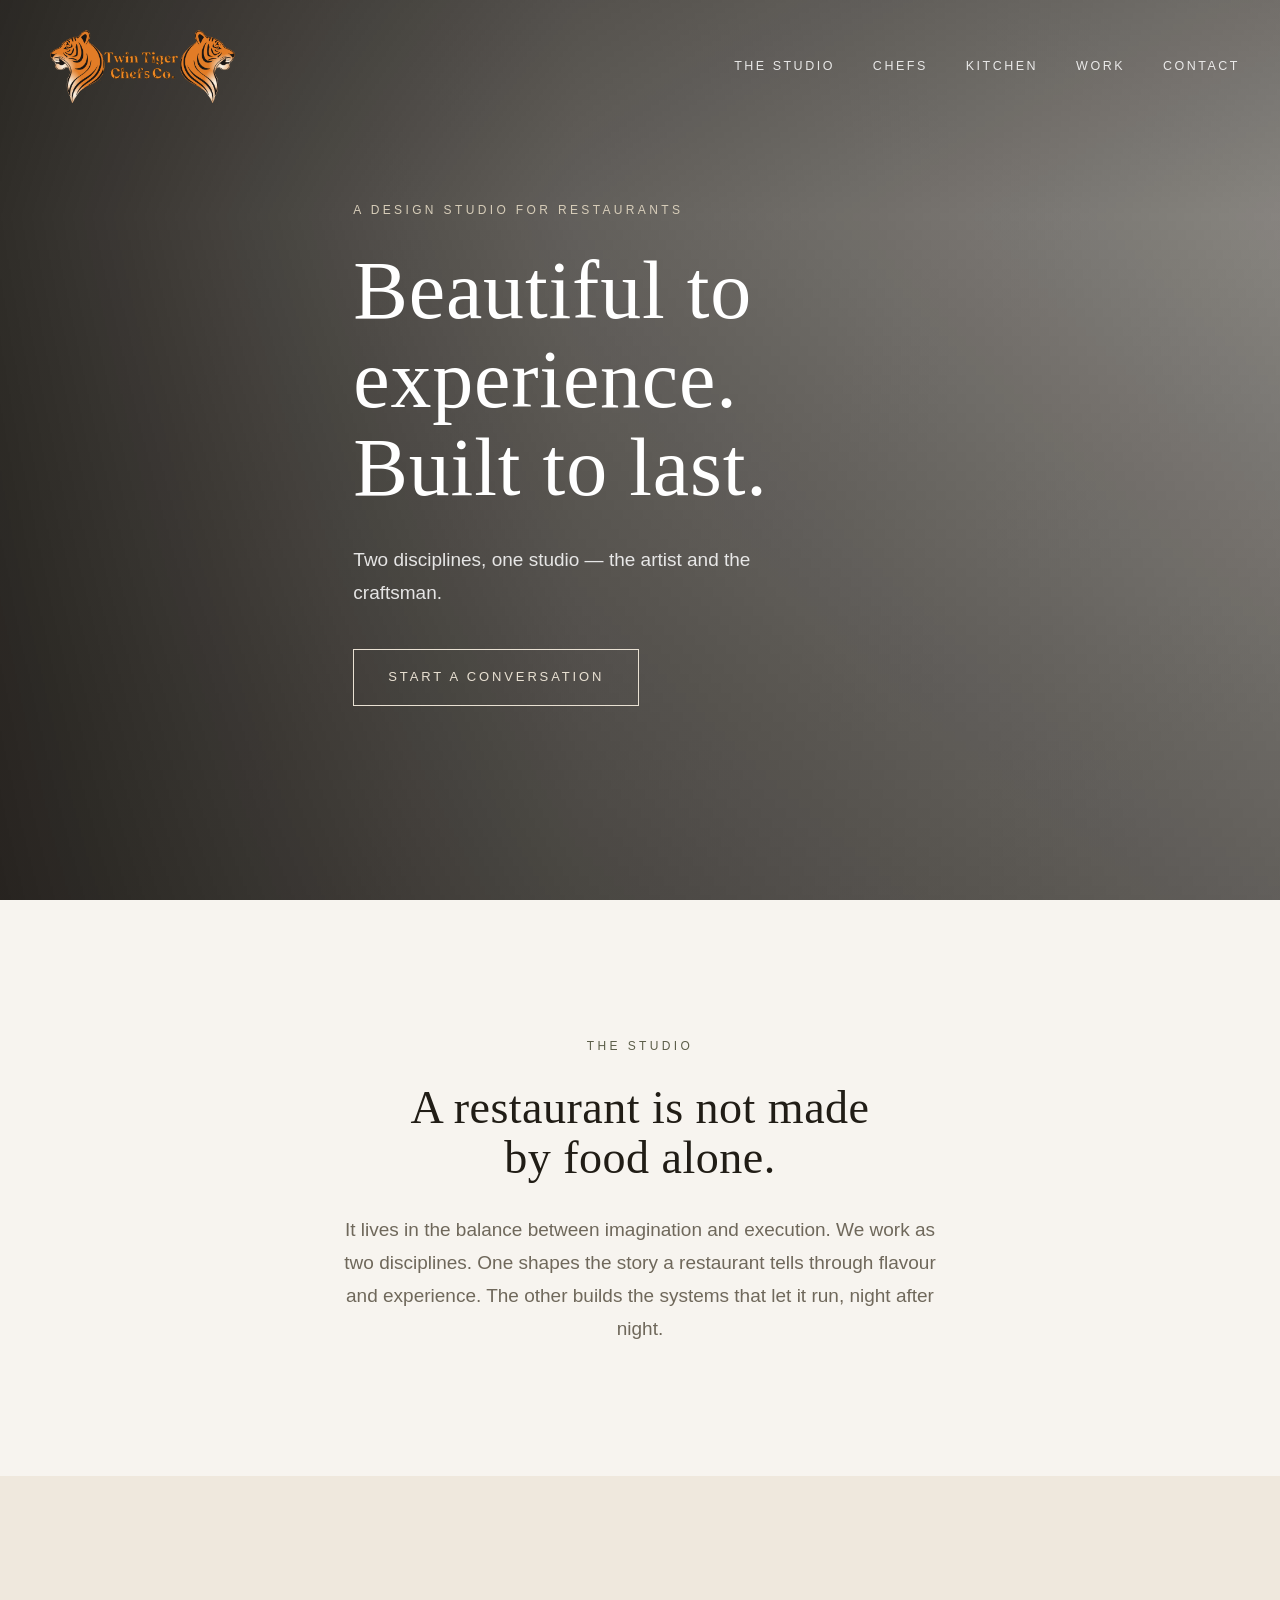
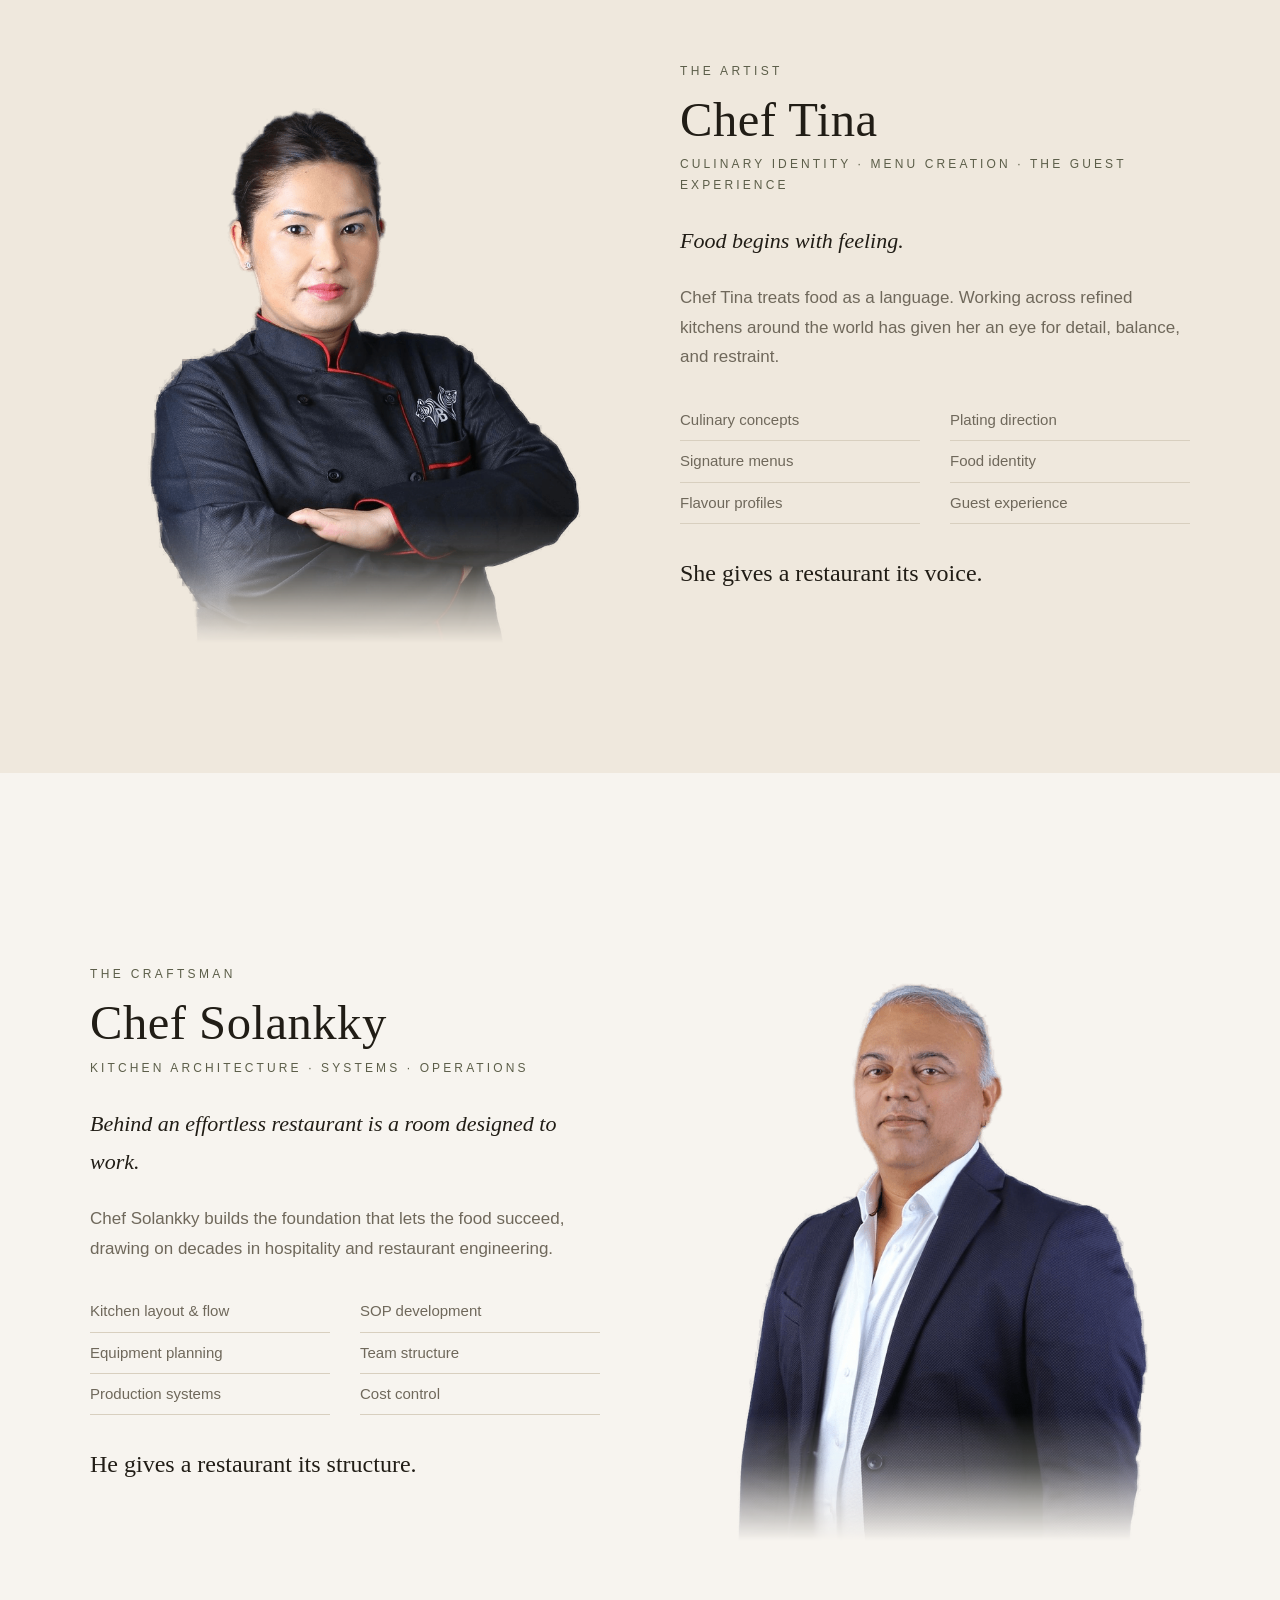
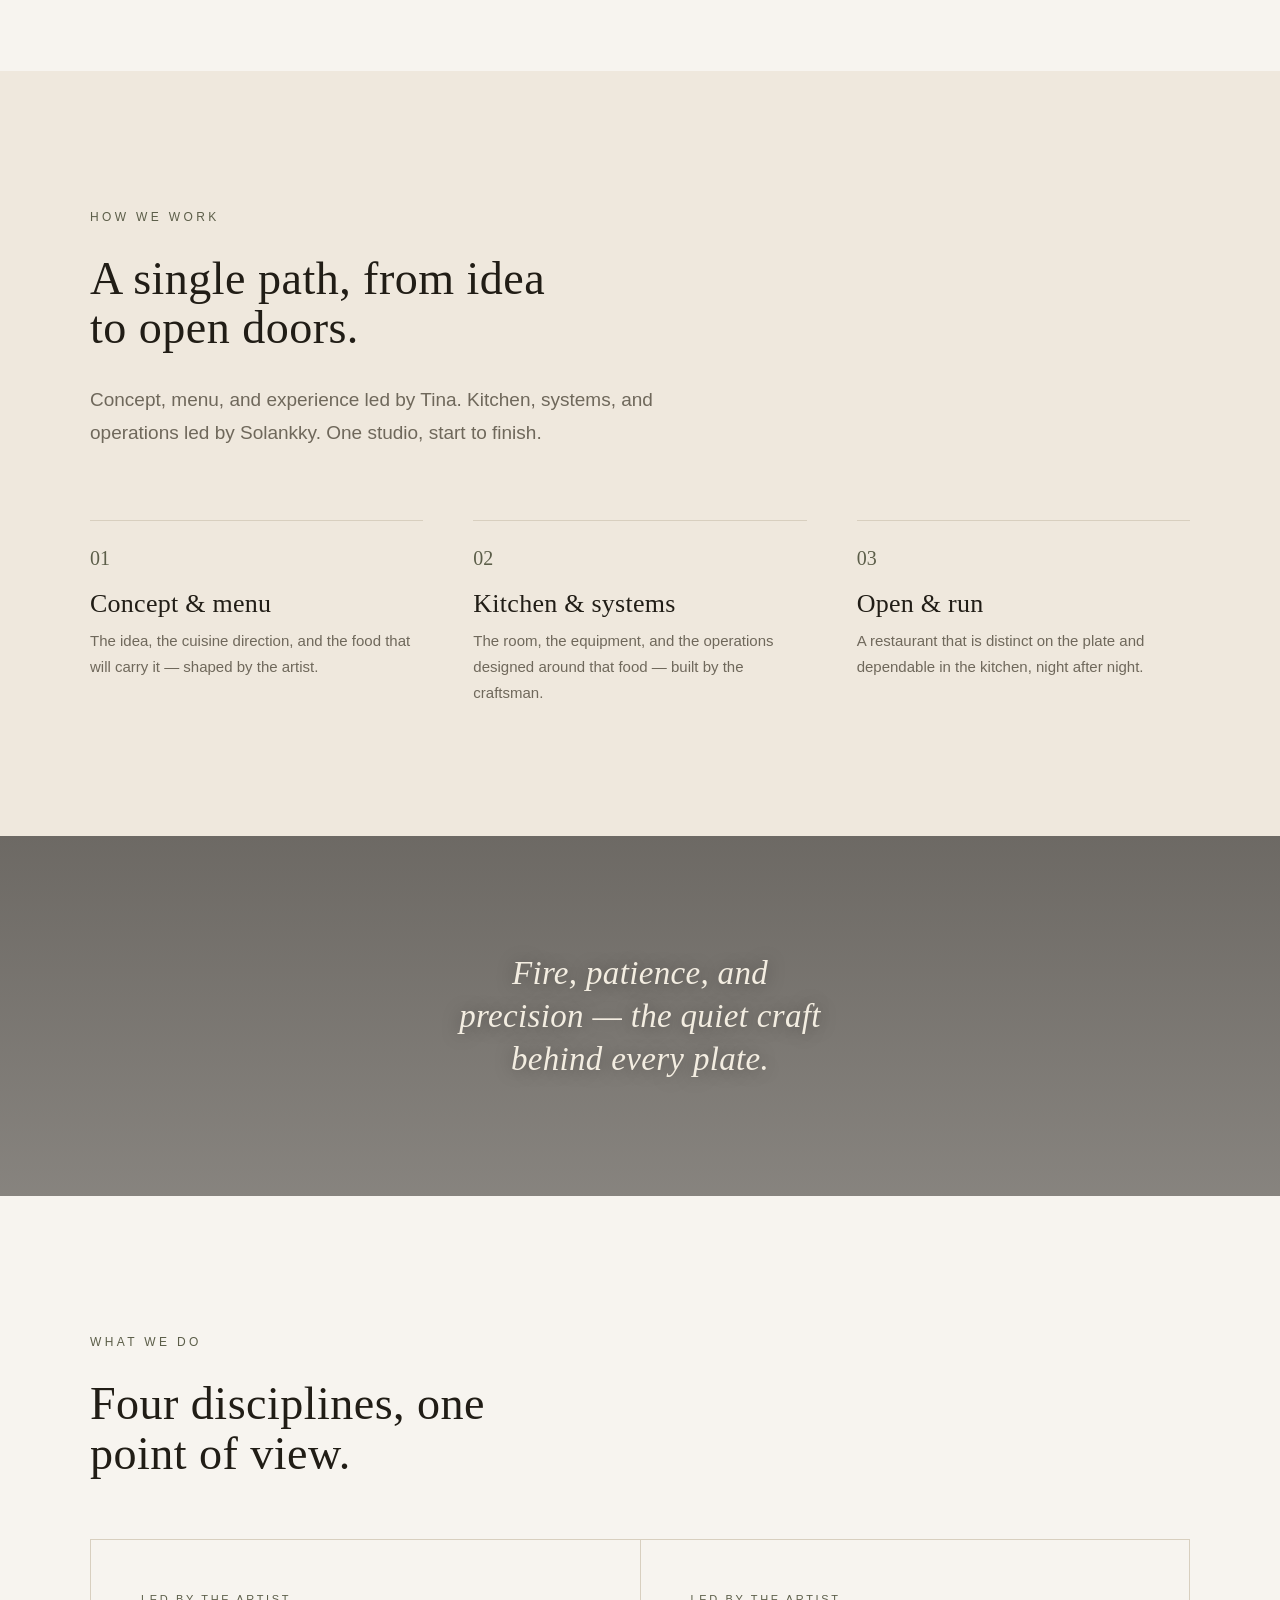
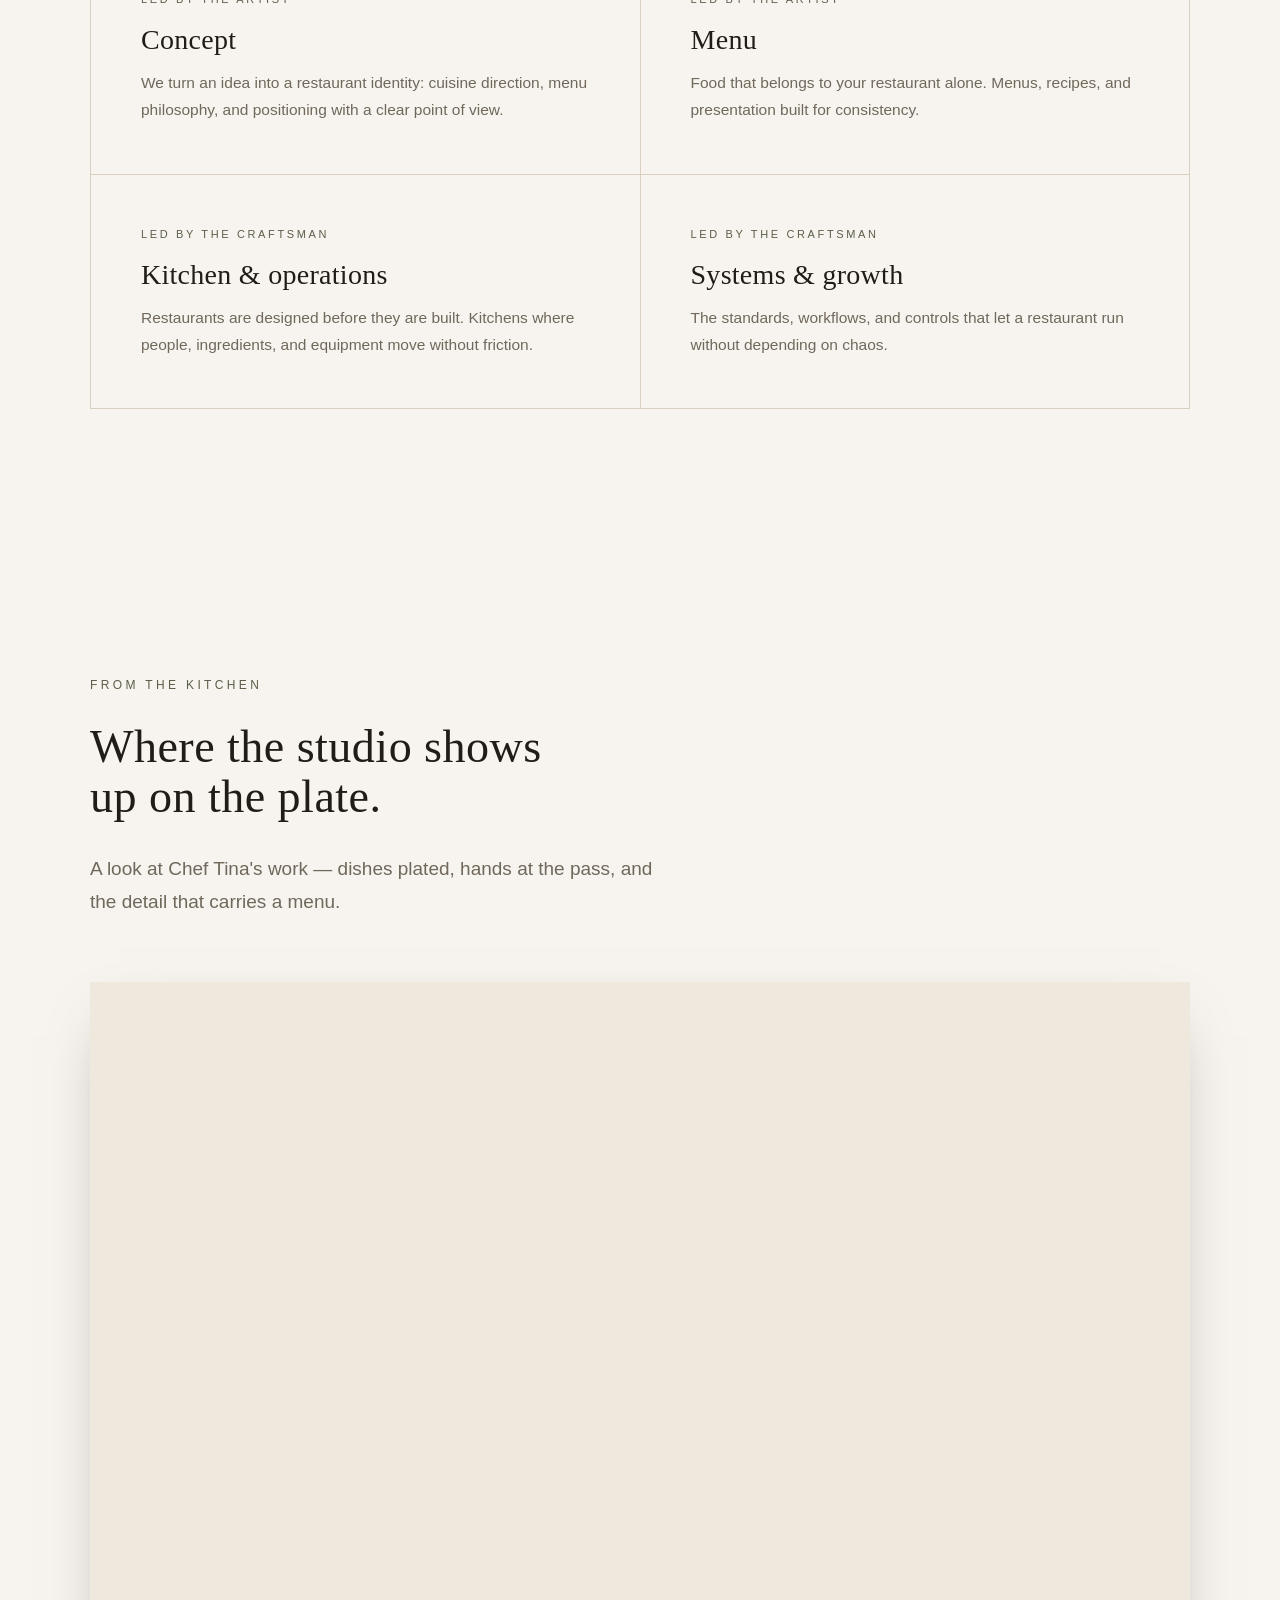
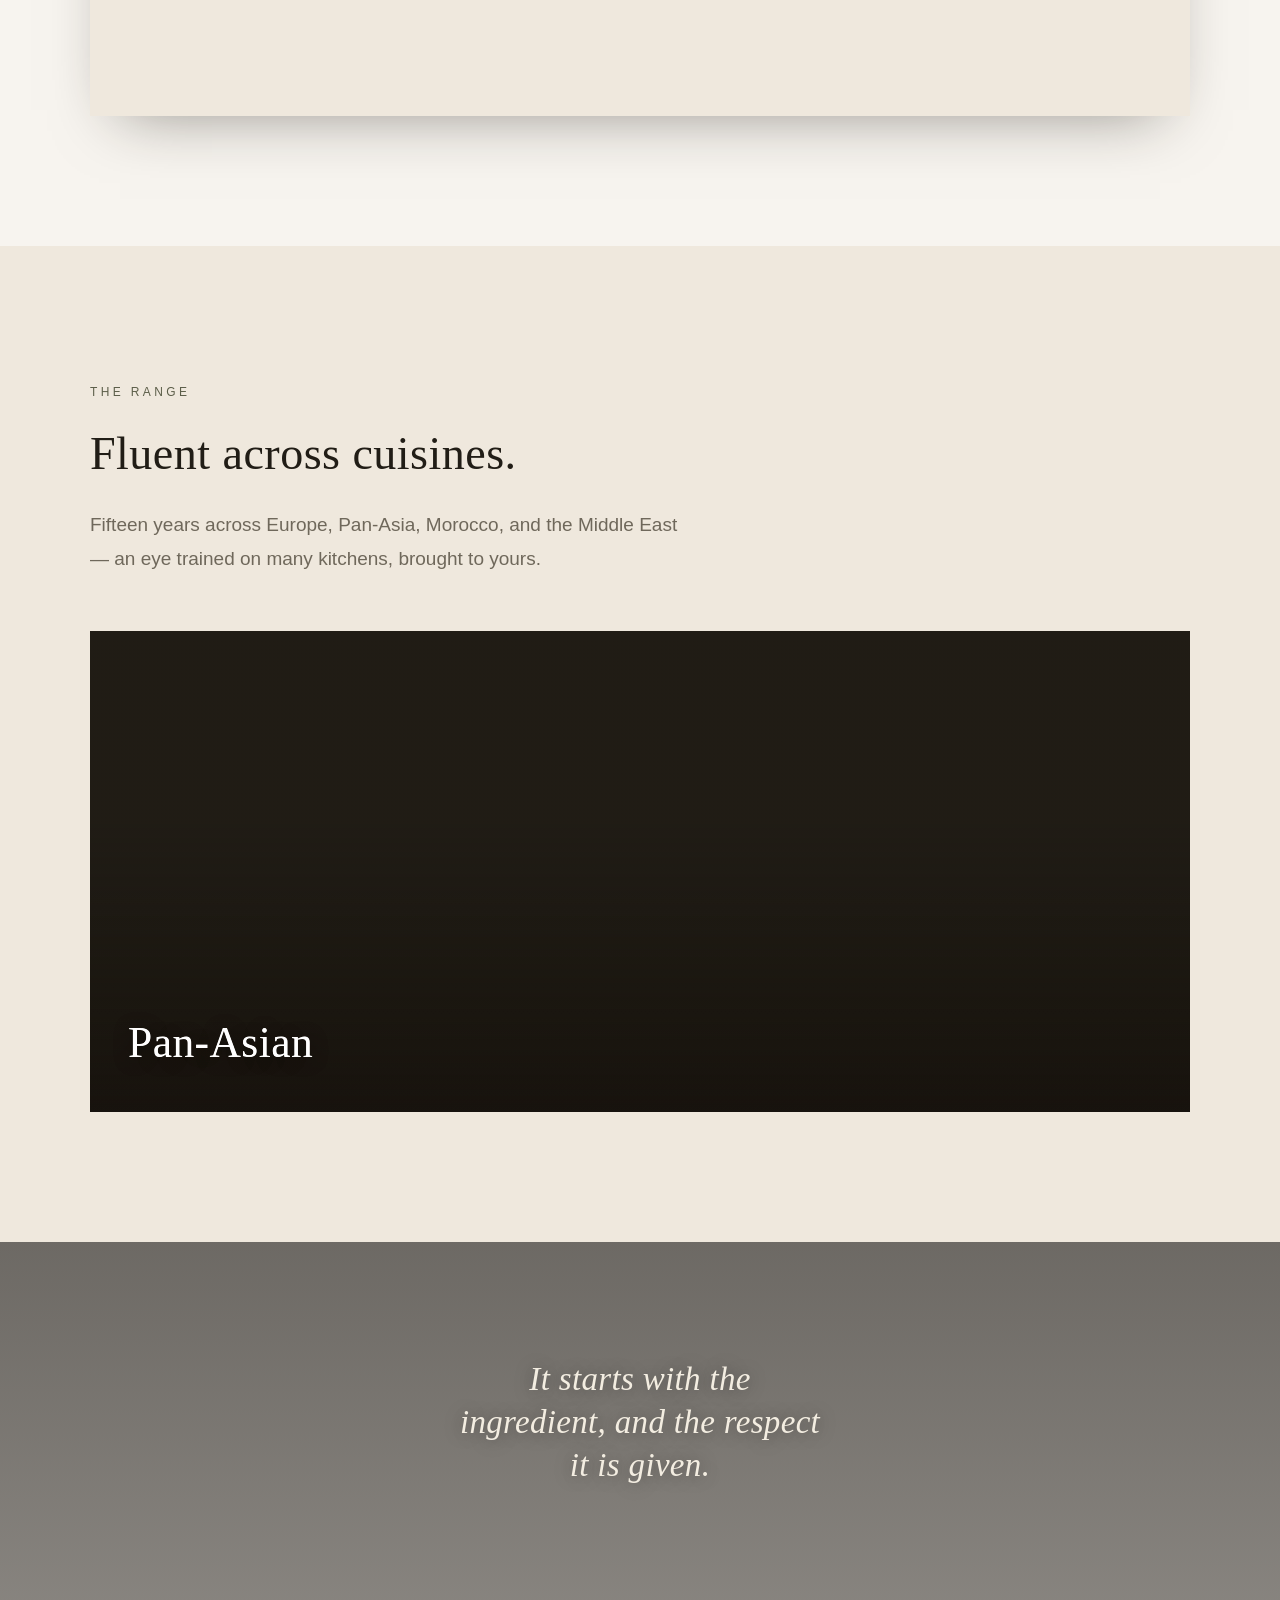
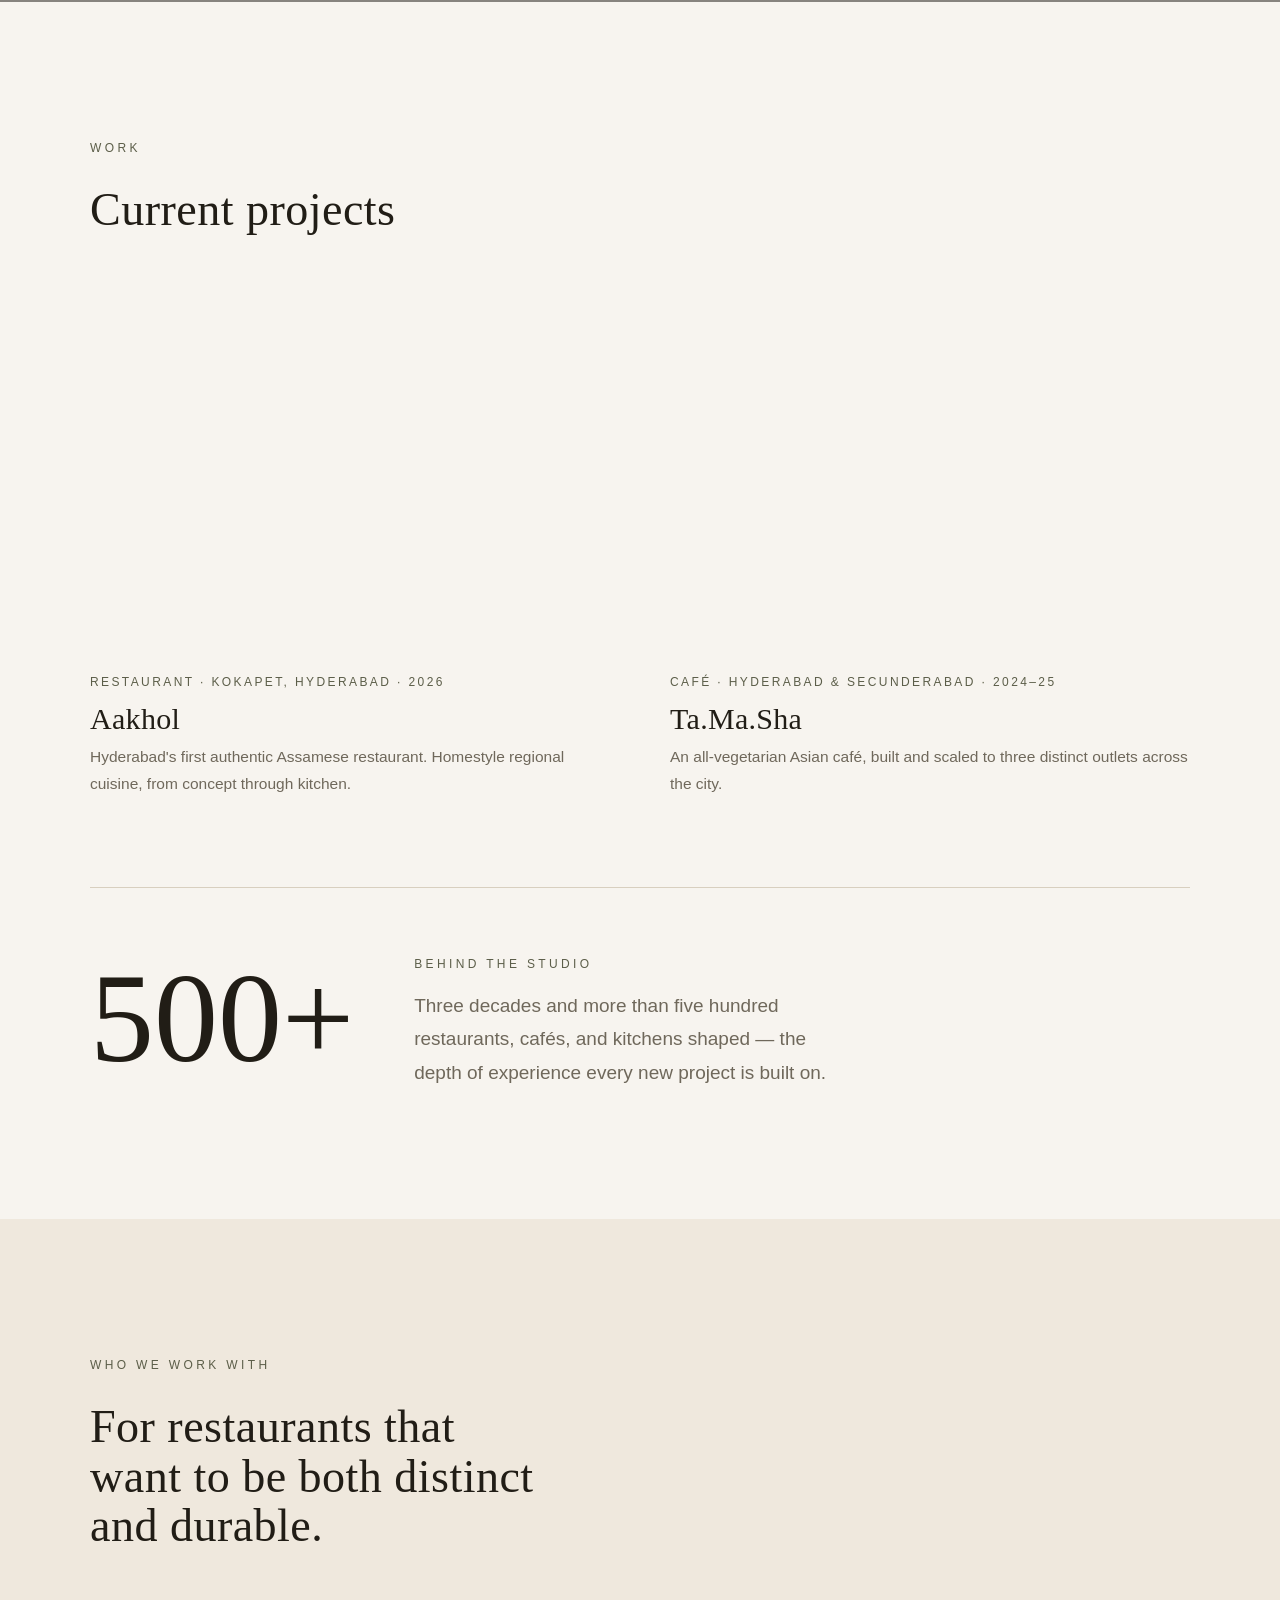
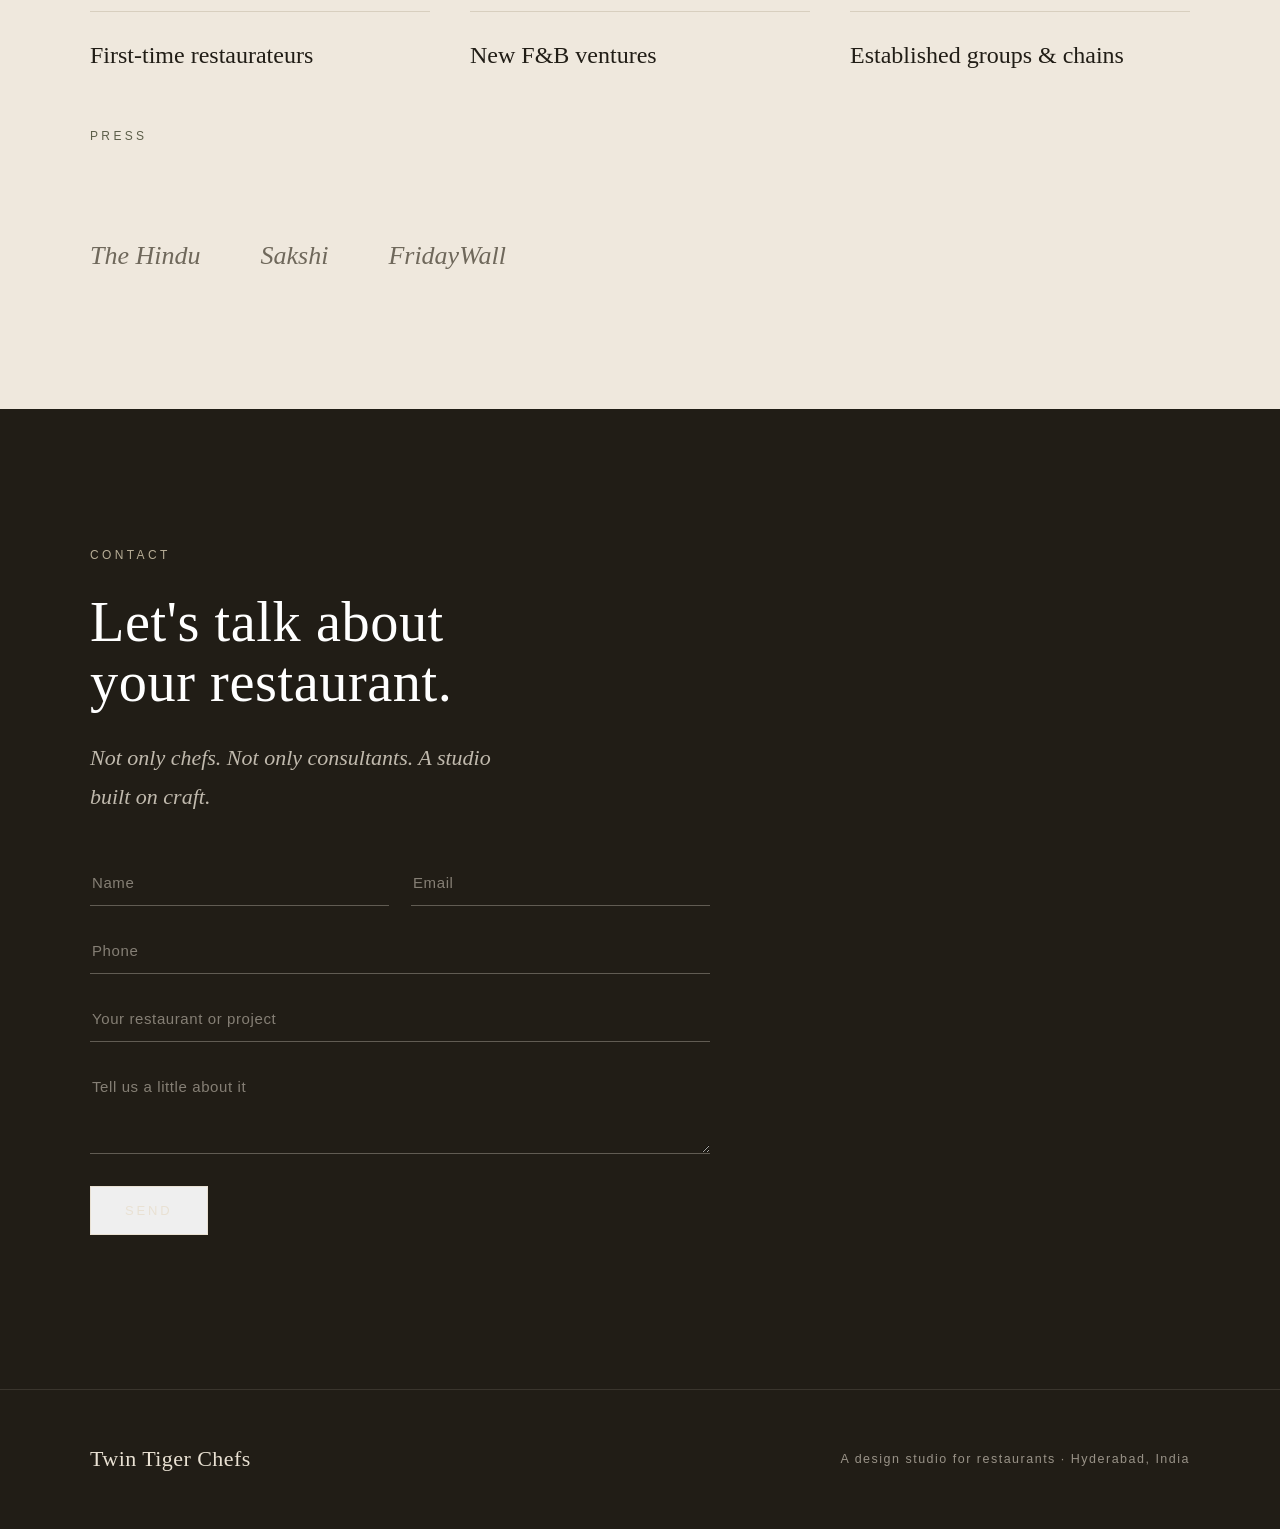
==== index.html @ 9ae6396b "Update index.html" ====
<!DOCTYPE html>
<html lang="en" class="no-js">
<head>
<meta charset="utf-8">
<meta name="viewport" content="width=device-width, initial-scale=1">
<title>Twin Tiger Chefs — A design studio for restaurants</title>
<meta name="description" content="Twin Tiger Chefs — a design studio for restaurants. Two disciplines, one studio: the artist and the craftsman.">
<link rel="icon" type="image/png" href="assets/favicon.png">
<link rel="apple-touch-icon" href="assets/favicon.png">
<!-- Open Graph / Twitter card -->
<meta property="og:type" content="website">
<meta property="og:site_name" content="Twin Tiger Chefs">
<meta property="og:title" content="Twin Tiger Chefs — A design studio for restaurants">
<meta property="og:description" content="Two disciplines, one studio — the artist and the craftsman. A design studio for restaurants.">
<meta property="og:url" content="https://sgodithi.github.io/twintigerchef/">
<meta property="og:image" content="https://sgodithi.github.io/twintigerchef/assets/social-card.jpg">
<meta property="og:image:width" content="1200">
<meta property="og:image:height" content="630">
<meta name="twitter:card" content="summary_large_image">
<meta name="twitter:title" content="Twin Tiger Chefs — A design studio for restaurants">
<meta name="twitter:description" content="Two disciplines, one studio — the artist and the craftsman. A design studio for restaurants.">
<meta name="twitter:image" content="https://sgodithi.github.io/twintigerchef/assets/social-card.jpg">
<link rel="stylesheet" href="fonts.css">
<link rel="stylesheet" href="styles.css">
<script>document.documentElement.className='';if(location.search.indexOf('reveal')>-1)document.documentElement.classList.add('reveal-all');</script>
</head>
<body>

<!-- ===== NAV ===== -->
<header class="nav" id="nav">
  <a href="#top" class="brand" aria-label="Twin Tiger Chefs"><img src="assets/logo.png" alt="Twin Tiger Chefs" class="brand-logo"></a>
  <nav class="navlinks">
    <a href="#studio">The Studio</a>
    <div class="navdrop">
      <a href="#tina" class="navdrop-top">Chefs</a>
      <div class="navdrop-menu">
        <a href="#tina">Chef Tina</a>
        <a href="#solanky">Chef Solankky</a>
      </div>
    </div>
    <a href="#gallery">Kitchen</a>
    <a href="#work">Work</a>
    <a href="#contact">Contact</a>
  </nav>
</header>

<!-- ===== HERO (carousel) ===== -->
<section class="hero" id="top" style="padding:0">
  <div class="slides" id="heroSlides">
    <div class="slide on" style="background-image:url('assets/hero/h1.jpg')"></div>
    <div class="slide" style="background-image:url('assets/hero/h2.jpg')"></div>
    <div class="slide" style="background-image:url('assets/hero/h3.jpg')"></div>
    <div class="slide" style="background-image:url('assets/hero/h4.jpg')"></div>
  </div>
  <div class="veil"></div>
  <div class="wrap">
    <span class="eyebrow">A design studio for restaurants</span>
    <h1>Beautiful to experience. Built to last.</h1>
    <p class="lede">Two disciplines, one studio — the artist and the craftsman.</p>
    <a href="#contact" class="cta light">Start a conversation</a>
  </div>
</section>

<!-- ===== THE STUDIO ===== -->
<section id="studio">
  <div class="wrap lead center reveal">
    <div class="lead-inner">
      <span class="eyebrow">The Studio</span>
      <h2 style="margin-left:auto;margin-right:auto">A restaurant is not made by food alone.</h2>
      <p>It lives in the balance between imagination and execution. We work as two disciplines. One shapes the story a restaurant tells through flavour and experience. The other builds the systems that let it run, night after night.</p>
    </div>
  </div>
</section>

<!-- ===== THE ARTIST ===== -->
<section id="tina" style="background:var(--sand)">
  <div class="wrap split reveal">
    <div class="media"><div class="ph photo" style="background-image:url('assets/tina.png');background-position:center bottom"></div></div>
    <div class="txt">
      <span class="eyebrow" style="margin-bottom:12px">The Artist</span>
      <h2>Chef Tina</h2>
      <div class="role">Culinary identity · Menu creation · The guest experience</div>
      <p class="kicker">Food begins with feeling.</p>
      <p>Chef Tina treats food as a language. Working across refined kitchens around the world has given her an eye for detail, balance, and restraint.</p>
      <ul>
        <li>Culinary concepts</li>
        <li>Signature menus</li>
        <li>Flavour profiles</li>
        <li>Plating direction</li>
        <li>Food identity</li>
        <li>Guest experience</li>
      </ul>
      <p class="close">She gives a restaurant its voice.</p>
    </div>
  </div>
</section>

<!-- ===== THE CRAFTSMAN ===== -->
<section id="solanky">
  <div class="wrap split alt reveal">
    <div class="media"><div class="ph photo" style="background-image:url('assets/solankky.png');background-position:center bottom"></div></div>
    <div class="txt">
      <span class="eyebrow" style="margin-bottom:12px">The Craftsman</span>
      <h2>Chef Solankky</h2>
      <div class="role">Kitchen architecture · Systems · Operations</div>
      <p class="kicker">Behind an effortless restaurant is a room designed to work.</p>
      <p>Chef Solankky builds the foundation that lets the food succeed, drawing on decades in hospitality and restaurant engineering.</p>
      <ul>
        <li>Kitchen layout &amp; flow</li>
        <li>Equipment planning</li>
        <li>Production systems</li>
        <li>SOP development</li>
        <li>Team structure</li>
        <li>Cost control</li>
      </ul>
      <p class="close">He gives a restaurant its structure.</p>
    </div>
  </div>
</section>

<!-- ===== HOW WE WORK ===== -->
<section id="how" style="background:var(--sand)">
  <div class="wrap">
    <div class="lead reveal"><span class="eyebrow">How We Work</span>
      <h2>A single path, from idea to open doors.</h2>
      <p>Concept, menu, and experience led by Tina. Kitchen, systems, and operations led by Solankky. One studio, start to finish.</p>
    </div>
    <div class="steps">
      <div class="step reveal"><span class="n">01</span><h3>Concept &amp; menu</h3><p>The idea, the cuisine direction, and the food that will carry it — shaped by the artist.</p></div>
      <div class="step reveal"><span class="n">02</span><h3>Kitchen &amp; systems</h3><p>The room, the equipment, and the operations designed around that food — built by the craftsman.</p></div>
      <div class="step reveal"><span class="n">03</span><h3>Open &amp; run</h3><p>A restaurant that is distinct on the plate and dependable in the kitchen, night after night.</p></div>
    </div>
  </div>
</section>


<!-- ===== TEXTURE BREAK ===== -->
<div class="texture" style="background-image:url('assets/texture/embers.jpg')">
  <div class="line"><span>Fire, patience, and precision — the quiet craft behind every plate.</span></div>
</div>

<!-- ===== WHAT WE DO ===== -->
<section id="services">
  <div class="wrap">
    <div class="lead reveal"><span class="eyebrow">What We Do</span>
      <h2>Four disciplines, one point of view.</h2>
    </div>
    <div class="svc reveal">
      <div class="cell"><div class="lead-by">Led by the artist</div><h3>Concept</h3><p>We turn an idea into a restaurant identity: cuisine direction, menu philosophy, and positioning with a clear point of view.</p></div>
      <div class="cell"><div class="lead-by">Led by the artist</div><h3>Menu</h3><p>Food that belongs to your restaurant alone. Menus, recipes, and presentation built for consistency.</p></div>
      <div class="cell"><div class="lead-by">Led by the craftsman</div><h3>Kitchen &amp; operations</h3><p>Restaurants are designed before they are built. Kitchens where people, ingredients, and equipment move without friction.</p></div>
      <div class="cell"><div class="lead-by">Led by the craftsman</div><h3>Systems &amp; growth</h3><p>The standards, workflows, and controls that let a restaurant run without depending on chaos.</p></div>
    </div>
  </div>
</section>

<!-- ===== KITCHEN / GALLERY ===== -->
<section id="gallery">
  <div class="wrap">
    <div class="lead reveal"><span class="eyebrow">From the Kitchen</span>
      <h2>Where the studio shows up on the plate.</h2>
      <p>A look at Chef Tina's work — dishes plated, hands at the pass, and the detail that carries a menu.</p>
    </div>
    <div class="gallery-show reveal" id="galleryShow">
      <div class="gslide on" style="background-image:url('assets/gallery/g4.jpg')"></div>
      <div class="gslide" style="background-image:url('assets/gallery/g1.jpg')"></div>
      <div class="gslide" style="background-image:url('assets/gallery/g2.jpg')"></div>
      <div class="gslide" style="background-image:url('assets/gallery/g3.jpg')"></div>
      <div class="gslide" style="background-image:url('assets/gallery/g6.jpg')"></div>
      <div class="gslide" style="background-image:url('assets/gallery/g7.jpg')"></div>
      <div class="gslide" style="background-image:url('assets/gallery/g8.jpg')"></div>
      <div class="gslide" style="background-image:url('assets/gallery/g9.jpg')"></div>
      <div class="gslide" style="background-image:url('assets/gallery/g5.jpg')"></div>
    </div>
  </div>
</section>

<!-- ===== CUISINES ===== -->
<section id="cuisines" style="background:var(--sand)">
  <div class="wrap">
    <div class="lead reveal"><span class="eyebrow">The Range</span>
      <h2>Fluent across cuisines.</h2>
      <p>Fifteen years across Europe, Pan-Asia, Morocco, and the Middle East — an eye trained on many kitchens, brought to yours.</p>
    </div>
    <div class="cuisine-show reveal" id="cuisineShow">
      <div class="cslide on" style="background-image:url('assets/cuisine/asian.jpg')"><span class="name">Pan-Asian</span></div>
      <div class="cslide" style="background-image:url('assets/cuisine/indian.jpg')"><span class="name">Indian</span></div>
      <div class="cslide" style="background-image:url('assets/cuisine/korean.jpg')"><span class="name">Korean</span></div>
      <div class="cslide" style="background-image:url('assets/cuisine/moroccan.jpg')"><span class="name">Moroccan &amp; Arabic</span></div>
      <div class="cslide" style="background-image:url('assets/cuisine/italian.jpg')"><span class="name">Italian</span></div>
      <div class="cslide" style="background-image:url('assets/cuisine/continental.jpg')"><span class="name">Continental</span></div>
    </div>
  </div>
</section>

<!-- ===== TEXTURE BREAK ===== -->
<div class="texture" style="background-image:url('assets/texture/ingredients.jpg')">
  <div class="line"><span>It starts with the ingredient, and the respect it is given.</span></div>
</div>

<!-- ===== WORK / PORTFOLIO ===== -->
<section id="work">
  <div class="wrap">
    <div class="lead reveal"><span class="eyebrow">Work</span>
      <h2>Current projects</h2>
    </div>
    <div class="projects">
      <div class="project reveal">
        <div class="ph photo" style="background-image:url('assets/aakhol.jpg');background-position:center"></div>
        <div class="meta">Restaurant · Kokapet, Hyderabad · 2026</div>
        <h3>Aakhol</h3>
        <p>Hyderabad's first authentic Assamese restaurant. Homestyle regional cuisine, from concept through kitchen.</p>
      </div>
      <div class="project reveal">
        <div class="ph photo" style="background-image:url('assets/tamasha.jpg');background-position:center"></div>
        <div class="meta">Café · Hyderabad &amp; Secunderabad · 2024–25</div>
        <h3>Ta.Ma.Sha</h3>
        <p>An all-vegetarian Asian café, built and scaled to three distinct outlets across the city.</p>
      </div>
    </div>
    <div class="milestone reveal">
      <div class="mstat">500+</div>
      <div class="mtext">
        <span class="eyebrow">Behind the studio</span>
        <p>Three decades and more than five hundred restaurants, cafés, and kitchens shaped — the depth of experience every new project is built on.</p>
      </div>
    </div>
  </div>
</section>

<!-- ===== WHO WE WORK WITH ===== -->
<section id="who" style="background:var(--sand)">
  <div class="wrap">
    <div class="lead reveal"><span class="eyebrow">Who We Work With</span>
      <h2>For restaurants that want to be both distinct and durable.</h2>
    </div>
    <div class="audience">
      <div class="a reveal">First-time restaurateurs</div>
      <div class="a reveal">New F&amp;B ventures</div>
      <div class="a reveal">Established groups &amp; chains</div>
    </div>
    <div class="press reveal">
      <span class="eyebrow" style="width:100%">Press</span>
      <span class="p">The Hindu</span>
      <span class="p">Sakshi</span>
      <span class="p">FridayWall</span>
    </div>
  </div>
</section>

<!-- ===== CONTACT ===== -->
<section id="contact" class="contact">
  <div class="wrap reveal">
    <span class="eyebrow" style="color:#b7ad96">Contact</span>
    <h2>Let's talk about your restaurant.</h2>
    <p class="manifesto">Not only chefs. Not only consultants. A studio built on craft.</p>
    <!-- ===== WEB3FORMS: get a free access key at web3forms.com (just enter your email), then paste it below over 835d242e-b307-4ce2-842a-c2eb66a154ab ===== -->
    <form class="form" id="contactForm" action="https://api.web3forms.com/submit" method="POST">
      <!-- Paste your Web3Forms access key here, replacing 835d242e-b307-4ce2-842a-c2eb66a154ab -->
      <input type="hidden" name="access_key" value="835d242e-b307-4ce2-842a-c2eb66a154ab">
      <input type="hidden" name="subject" value="New enquiry from Twin Tiger Chefs website">
      <input type="text" name="name" placeholder="Name" required>
      <input type="email" name="email" placeholder="Email" required>
      <input type="tel" class="full" name="phone" placeholder="Phone" required>
      <input type="text" class="full" name="project" placeholder="Your restaurant or project">
      <textarea class="full" name="message" placeholder="Tell us a little about it" required></textarea>
      <!-- Honeypot spam filter — real visitors never see this; leave it empty -->
      <input type="checkbox" name="botcheck" style="display:none" tabindex="-1" autocomplete="off">
      <button class="cta light submit" type="submit">Send</button>
    </form>
    <p class="form-status" id="formStatus" role="status" aria-live="polite"></p>
  </div>
</section>

<!-- ===== FOOTER ===== -->
<footer class="foot">
  <div class="wrap">
    <span class="brand" data-brand>Twin Tiger Chefs</span>
    <span class="meta">A design studio for restaurants · Hyderabad, India</span>
  </div>
</footer>

<script>
// Single place to change the public brand name:
var BRAND = "Twin Tiger Chefs";
document.querySelectorAll('[data-brand]').forEach(function(el){el.textContent=BRAND;});
document.title = BRAND + " — A design studio for restaurants";

// Solidify nav on scroll
var nav=document.getElementById('nav');
function onScroll(){ if(window.scrollY>60) nav.classList.add('solid'); else nav.classList.remove('solid'); }
onScroll(); window.addEventListener('scroll',onScroll,{passive:true});

// Slow, soft cross-fade carousels (hero + cuisines)
function initCarousel(slideSel, param, interval){
  var slides=Array.prototype.slice.call(document.querySelectorAll(slideSel));
  if(slides.length<2) return;
  var m=location.search.match(new RegExp('[?&]'+param+'=(\\d+)'));
  if(m){ // forced single slide (for capture) — no auto-advance
    var f=Math.max(0,Math.min(slides.length-1,parseInt(m[1],10)));
    slides.forEach(function(s,j){s.classList.toggle('on',j===f);});
    return;
  }
  var i=0;
  setInterval(function(){
    slides[i].classList.remove('on');
    i=(i+1)%slides.length;
    slides[i].classList.add('on');
  },interval);
}
initCarousel('#heroSlides .slide','slide',6000);
initCarousel('#cuisineShow .cslide','cslide',4500);
initCarousel('#galleryShow .gslide','gslide',5000);

// Reveal on scroll (skipped when ?reveal is present, e.g. for full-page capture)
if(!document.documentElement.classList.contains('reveal-all')){
  var io=new IntersectionObserver(function(es){es.forEach(function(e){if(e.isIntersecting){e.target.classList.add('in');io.unobserve(e.target);}});},{rootMargin:'0px 0px -8% 0px'});
  document.querySelectorAll('.reveal').forEach(function(el){io.observe(el);});
  window.addEventListener('load',function(){setTimeout(function(){document.querySelectorAll('.reveal:not(.in)').forEach(function(el){el.classList.add('in');});},1200);});
}
</script>
<script>
// Contact form — submit to Web3Forms via fetch so the visitor never leaves the page.
(function(){
  var form=document.getElementById('contactForm');
  if(!form) return;
  var status=document.getElementById('formStatus');
  var btn=form.querySelector('.submit');
  form.addEventListener('submit',function(e){
    e.preventDefault();
    status.className='form-status';
    status.textContent='';
    var original=btn.textContent;
    btn.disabled=true; btn.textContent='Sending…';
    fetch(form.action,{
      method:'POST',
      body:new FormData(form),
      headers:{'Accept':'application/json'}
    }).then(function(res){
      return res.json().catch(function(){return {};}).then(function(data){
        if(res.ok && data.success){
          form.reset();
          form.style.display='none';
          status.className='form-status ok';
          status.textContent='Thank you — your message is on its way. We\'ll be in touch shortly.';
          return;
        }
        var msg=(data && data.message)
          ? data.message
          : 'Sorry, something went wrong. Please try again, or email us directly.';
        throw new Error(msg);
      });
    }).catch(function(err){
      status.className='form-status err';
      status.textContent=(err && err.message) ? err.message : 'Sorry, something went wrong. Please check your connection and try again.';
      btn.disabled=false; btn.textContent=original;
    });
  });
})();
</script>
</body>
</html>
---- styles.css ----
/* ============================================================
   Twin Tiger Studio — static site styles
   Palette, type, and spacing are defined once in :root below.
   Change brand name in index.html (BRAND const, one place).
   ============================================================ */
:root{
  --bone:#f7f4ef;        /* base warm off-white */
  --sand:#efe8dd;        /* alternate section */
  --ink:#211d16;         /* warm off-black */
  --muted:#6f685b;       /* secondary text */
  --line:#d8cfbf;        /* hairlines */
  --accent:#5c5e49;      /* quiet olive, used sparingly */
  --dark:#211d16;        /* dark sections */
  --dark-text:#e9e1d3;
  --maxw:1180px;
  --serif:'Cormorant Garamond',Georgia,'Times New Roman',serif;
  --sans:'Jost','Helvetica Neue',Arial,sans-serif;
}
*{box-sizing:border-box;margin:0;padding:0}
html{scroll-behavior:smooth}
body{
  background:var(--bone);color:var(--ink);
  font-family:var(--sans);font-weight:300;
  font-size:17px;line-height:1.75;-webkit-font-smoothing:antialiased;
  text-rendering:optimizeLegibility;
}
.wrap{max-width:var(--maxw);margin:0 auto;padding:0 40px}
section{padding:130px 0}
h1,h2,h3{font-family:var(--serif);font-weight:400;letter-spacing:.01em;line-height:1.08}
p{color:var(--muted)}
a{color:inherit;text-decoration:none}

/* eyebrow label */
.eyebrow{
  font-family:var(--sans);font-weight:400;font-size:12px;
  letter-spacing:.28em;text-transform:uppercase;color:var(--accent);
  margin-bottom:26px;display:inline-block;
}

/* buttons / CTA */
.cta{
  display:inline-block;font-family:var(--sans);font-weight:400;
  font-size:13px;letter-spacing:.22em;text-transform:uppercase;
  color:var(--ink);border:1px solid var(--ink);
  padding:16px 34px;transition:background .4s ease,color .4s ease;
}
.cta:hover{background:var(--ink);color:var(--bone)}
.cta.light{color:var(--dark-text);border-color:var(--dark-text)}
.cta.light:hover{background:var(--dark-text);color:var(--ink)}

/* nav */
header.nav{
  position:fixed;top:0;left:0;right:0;z-index:50;
  display:flex;align-items:center;justify-content:space-between;
  padding:8px 40px;transition:background .5s ease,padding .5s ease,border-color .5s;
  border-bottom:1px solid transparent;
}
header.nav.solid{background:rgba(247,244,239,.92);backdrop-filter:blur(8px);border-bottom-color:var(--line);padding:8px 40px}
.brand{font-family:var(--serif);font-size:22px;letter-spacing:.02em;color:#fff;transition:color .5s}
header.nav.solid .brand{color:var(--ink)}
.navlinks{display:flex;gap:38px}
.navlinks a{font-size:12.5px;letter-spacing:.2em;text-transform:uppercase;color:#fff;opacity:.85;transition:color .5s,opacity .3s}
.navlinks a:hover{opacity:1}
header.nav.solid .navlinks a{color:var(--ink)}
.navtoggle{display:none}

/* placeholder image blocks */
.ph{position:relative;overflow:hidden;background:
  linear-gradient(135deg,#cdbfa9 0%,#b8a88f 45%,#9d8e75 100%);}
.ph::after{
  content:attr(data-label);position:absolute;inset:0;
  display:flex;align-items:center;justify-content:center;text-align:center;
  font-family:var(--sans);font-size:11px;letter-spacing:.22em;text-transform:uppercase;
  color:rgba(255,255,255,.85);padding:20px;
}
.ph.dark{background:linear-gradient(135deg,#3a352b 0%,#2a261d 60%,#211d16 100%)}
.ph.soft{background:linear-gradient(135deg,#e4dccc 0%,#d4c8b2 100%)}
.ph.soft::after{color:rgba(60,52,40,.7)}

/* hero */
.hero{position:relative;height:100vh;min-height:660px;display:flex;align-items:center;color:#fff}
.hero .ph{position:absolute;inset:0}
.hero .ph::after{align-items:flex-end;justify-content:flex-end;padding:18px 24px;color:rgba(255,255,255,.5)}
.hero .veil{position:absolute;inset:0;background:linear-gradient(90deg,rgba(18,15,11,.85) 0%,rgba(18,15,11,.6) 45%,rgba(18,15,11,.42) 100%),linear-gradient(180deg,rgba(18,15,11,.28) 0%,rgba(18,15,11,.12) 24%,rgba(18,15,11,.4) 100%)}
.hero .wrap{position:relative;z-index:2}
.hero .eyebrow{color:#d7cdb9}
.hero h1{font-size:clamp(46px,6.4vw,92px);font-weight:400;max-width:14ch;margin-bottom:30px}
.hero p.lede{color:rgba(255,255,255,.86);font-size:19px;font-weight:300;max-width:44ch;margin-bottom:40px}

/* generic section intro */
.lead h2{font-size:clamp(30px,3.6vw,50px);max-width:20ch;margin-bottom:30px}
.lead p{font-size:19px;max-width:56ch}
.center{text-align:center}
.center .lead-inner{margin:0 auto}
.center p{margin-left:auto;margin-right:auto}

/* chef split */
.split{display:grid;grid-template-columns:1fr 1fr;gap:80px;align-items:center}
.split.alt .txt{order:1}
.split.alt .media{order:2}
.split .media .ph{aspect-ratio:4/5;width:100%}
.split h2{font-size:clamp(32px,3.8vw,52px);margin-bottom:8px}
.split .role{font-size:12px;letter-spacing:.26em;text-transform:uppercase;color:var(--accent);margin-bottom:26px}
.split .kicker{font-family:var(--serif);font-style:italic;font-size:22px;color:var(--ink);margin-bottom:22px}
.split ul{list-style:none;margin:28px 0;columns:2;column-gap:30px}
.split ul li{font-size:15px;color:var(--muted);padding:7px 0;border-bottom:1px solid var(--line);break-inside:avoid}
.split .close{font-family:var(--serif);font-size:24px;color:var(--ink);margin-top:22px}

/* how we work */
.steps{display:grid;grid-template-columns:repeat(3,1fr);gap:50px;margin-top:70px}
.step .n{font-family:var(--serif);font-size:20px;color:var(--accent);border-top:1px solid var(--line);padding-top:20px;margin-bottom:14px;display:block}
.step h3{font-size:26px;margin-bottom:10px}
.step p{font-size:15px}

/* services grid */
.svc{display:grid;grid-template-columns:1fr 1fr;gap:0;margin-top:60px;border-top:1px solid var(--line);border-left:1px solid var(--line)}
.svc .cell{padding:50px;border-right:1px solid var(--line);border-bottom:1px solid var(--line)}
.svc .cell .lead-by{font-size:11px;letter-spacing:.24em;text-transform:uppercase;color:var(--accent);margin-bottom:16px}
.svc .cell h3{font-size:28px;margin-bottom:14px}
.svc .cell p{font-size:15.5px}

/* work / portfolio */
.projects{display:grid;grid-template-columns:1fr 1fr;gap:60px;margin-top:66px}
.project .ph{aspect-ratio:3/2;width:100%;margin-bottom:24px}
.project .meta{font-size:12px;letter-spacing:.2em;text-transform:uppercase;color:var(--accent);margin-bottom:10px}
.project h3{font-size:30px;margin-bottom:8px}
.project p{font-size:15.5px}
.milestone{margin-top:90px;border-top:1px solid var(--line);padding-top:60px;display:grid;grid-template-columns:auto 1fr;gap:60px;align-items:center}
.milestone .mstat{font-family:var(--serif);font-weight:400;font-size:clamp(72px,10vw,132px);line-height:.9;color:var(--ink)}
.milestone .mtext{max-width:46ch}
.milestone .mtext .eyebrow{margin-bottom:14px}
.milestone .mtext p{font-size:19px}

/* who / press */
.audience{display:grid;grid-template-columns:repeat(3,1fr);gap:40px;margin-top:60px}
.audience .a{border-top:1px solid var(--line);padding-top:22px;font-family:var(--serif);font-size:24px;color:var(--ink)}
.press{display:flex;gap:60px;flex-wrap:wrap;margin-top:50px;align-items:baseline}
.press .p{font-family:var(--serif);font-style:italic;font-size:26px;color:var(--muted)}

/* contact (dark) */
.contact{background:var(--dark);color:var(--dark-text)}
.contact h2{color:#fff;font-size:clamp(34px,4.4vw,64px);max-width:16ch;margin-bottom:26px}
.contact .manifesto{font-family:var(--serif);font-size:22px;color:rgba(233,225,211,.8);font-style:italic;margin-bottom:44px;max-width:40ch}
.form{display:grid;grid-template-columns:1fr 1fr;gap:22px;max-width:620px;margin-top:40px}
.form input,.form textarea{
  background:transparent;border:none;border-bottom:1px solid rgba(233,225,211,.32);
  color:var(--dark-text);font-family:var(--sans);font-weight:300;font-size:15px;
  padding:14px 2px;width:100%;
}
.form input::placeholder,.form textarea::placeholder{color:rgba(233,225,211,.5);letter-spacing:.04em}
.form input:focus,.form textarea:focus{outline:none;border-bottom-color:var(--dark-text)}
.form .full{grid-column:1/-1}
.form textarea{resize:vertical;min-height:90px}
.form .submit{grid-column:1/-1;justify-self:start;margin-top:10px}

/* footer */
footer.foot{background:var(--dark);color:rgba(233,225,211,.6);border-top:1px solid rgba(233,225,211,.12);padding:50px 0}
footer.foot .wrap{display:flex;justify-content:space-between;align-items:center;flex-wrap:wrap;gap:20px}
footer.foot .brand{color:var(--dark-text)}
footer.foot .meta{font-size:12.5px;letter-spacing:.12em}

/* reveal motion */
.reveal{opacity:0;transform:translateY(16px);transition:opacity .9s ease,transform .9s ease}
.reveal.in{opacity:1;transform:none}
html.reveal-all .reveal,.no-js .reveal{opacity:1!important;transform:none!important;transition:none!important}

/* responsive */
@media(max-width:860px){
  section{padding:88px 0}
  .wrap{padding:0 24px}
  header.nav{padding:8px 24px}
  .navlinks{display:none}
  .split{grid-template-columns:1fr;gap:40px}
  .split.alt .txt{order:1}.split.alt .media{order:2}
  .split ul{columns:1}
  .steps{grid-template-columns:1fr;gap:34px}
  .svc{grid-template-columns:1fr}
  .svc .cell{padding:34px 26px}
  .projects{grid-template-columns:1fr;gap:44px}
  .milestone{grid-template-columns:1fr;gap:24px;text-align:left}
  .audience{grid-template-columns:1fr}
  .form{grid-template-columns:1fr}
  .hero{min-height:600px}
  footer.foot .wrap{flex-direction:column;text-align:center}
}

/* real photos in place of placeholder blocks */
.ph.photo{background-size:cover;background-repeat:no-repeat}
.ph.photo::after{content:none}
#tina .ph.photo,#solanky .ph.photo{background-size:contain;background-repeat:no-repeat;background-color:transparent;-webkit-mask-image:linear-gradient(to bottom,#000 80%,rgba(0,0,0,.72) 88%,rgba(0,0,0,.32) 94%,transparent 100%);mask-image:linear-gradient(to bottom,#000 80%,rgba(0,0,0,.72) 88%,rgba(0,0,0,.32) 94%,transparent 100%)}
#solanky .ph.photo{transform:scaleX(-1)}

/* ============================================================
   Enrichment: hero carousel, texture breaks, gallery, cuisines
   ============================================================ */

/* hero carousel slides */
.hero .slides{position:absolute;inset:0;z-index:0}
.hero .slide{position:absolute;inset:0;background-size:cover;background-position:center;
  opacity:0;transition:opacity 2.4s ease-in-out;will-change:opacity}
.hero .slide.on{opacity:1}

/* full-bleed texture break */
.texture{position:relative;height:360px;background-size:cover;background-position:center}
.texture::before{content:"";position:absolute;inset:0;
  background:linear-gradient(180deg,rgba(24,20,15,.62),rgba(24,20,15,.5))}
.texture .line{position:relative;z-index:2;height:100%;display:flex;align-items:center;justify-content:center;text-align:center}
.texture .line span{font-family:var(--serif);font-style:italic;
  font-size:clamp(21px,2.8vw,33px);color:#f3ede1;letter-spacing:.01em;
  padding:0 28px;max-width:26ch;line-height:1.3;text-shadow:0 1px 18px rgba(0,0,0,.35)}

/* gallery grid */
#gallery .grid{display:grid;grid-template-columns:repeat(3,1fr);gap:14px;margin-top:64px}
#gallery .g{position:relative;overflow:hidden;aspect-ratio:1/1;background:var(--sand)}
#gallery .g .ph{position:absolute;inset:0;background-size:cover;background-repeat:no-repeat;
  transition:transform 1.5s ease}
#gallery .g:hover .ph{transform:scale(1.05)}

/* cuisines band */
.cuisines{display:grid;grid-template-columns:repeat(3,1fr);gap:12px;margin-top:60px}
.cuisines .c{position:relative;aspect-ratio:5/4;overflow:hidden}
.cuisines .c .ph{position:absolute;inset:0;background-size:cover;background-repeat:no-repeat;
  transition:transform 1.6s ease}
.cuisines .c:hover .ph{transform:scale(1.06)}
.cuisines .c::after{content:"";position:absolute;inset:0;z-index:1;
  background:linear-gradient(180deg,rgba(20,16,12,.04) 32%,rgba(20,16,12,.74))}
.cuisines .c .name{position:absolute;left:22px;bottom:18px;z-index:2;
  font-family:var(--serif);font-size:24px;color:#fff;letter-spacing:.01em;
  text-shadow:0 1px 14px rgba(0,0,0,.4)}

@media(max-width:860px){
  #gallery .grid{grid-template-columns:repeat(2,1fr);gap:10px}
  .cuisines{grid-template-columns:repeat(2,1fr);gap:10px}
  .cuisines .c .name{font-size:20px;left:16px;bottom:14px}
  .texture{height:260px}
  .texture .line span{font-size:20px}
}

/* cuisines slideshow (matches hero cross-fade) */
.cuisine-show{position:relative;margin-top:56px;aspect-ratio:16/7;overflow:hidden;background:var(--dark)}
.cuisine-show .cslide{position:absolute;inset:0;background-size:cover;background-position:center;
  opacity:0;transition:opacity 2.2s ease-in-out;will-change:opacity}
.cuisine-show .cslide.on{opacity:1}
.cuisine-show .cslide::after{content:"";position:absolute;inset:0;z-index:1;
  background:linear-gradient(180deg,rgba(20,16,12,.06) 40%,rgba(20,16,12,.72))}
.cuisine-show .cslide .name{position:absolute;left:38px;bottom:32px;z-index:2;
  font-family:var(--serif);font-size:clamp(28px,3.4vw,44px);color:#fff;letter-spacing:.01em;
  text-shadow:0 2px 18px rgba(0,0,0,.45)}
@media(max-width:860px){
  .cuisine-show{aspect-ratio:4/3;margin-top:40px}
  .cuisine-show .cslide .name{left:22px;bottom:20px;font-size:26px}
}

/* gallery slideshow (one dish at a time, matches hero/cuisines) */
.gallery-show{position:relative;margin-top:64px;aspect-ratio:3/2;overflow:hidden;background:var(--sand);
  box-shadow:0 24px 60px -30px rgba(33,29,22,.5)}
.gallery-show .gslide{position:absolute;inset:0;background-size:cover;background-position:center;
  opacity:0;transition:opacity 2.2s ease-in-out;will-change:opacity}
.gallery-show .gslide.on{opacity:1}
@media(max-width:860px){
  .gallery-show{aspect-ratio:4/5;margin-top:40px}
}

/* ============================================================
   Update: brighter slideshow imagery + inline contact status
   ============================================================ */

/* brighten images across all slideshows (hero, kitchen gallery, cuisines) */
.hero .slide,
.gallery-show .gslide,
.cuisine-show .cslide{filter:brightness(1.16) contrast(1.03) saturate(1.04)}

/* inline success / error line under the contact form */
.form-status{max-width:620px;margin-top:24px;font-family:var(--serif);font-style:italic;
  font-size:20px;line-height:1.5;color:rgba(233,225,211,.85);opacity:0;transition:opacity .5s ease}
.form-status.ok{opacity:1}
.form-status.err{opacity:1;color:#e6b7a6;font-style:normal;font-family:var(--sans);
  font-size:15px;letter-spacing:.02em;line-height:1.6}

/* ============================================================
   Brand logo in nav + Chefs dropdown
   ============================================================ */
.brand{display:flex;align-items:center}
.brand-logo{height:117px;width:auto;display:block;border-radius:4px}
@media(max-width:860px){ .brand-logo{height:83px} }

.navdrop{position:relative;display:flex;align-items:center}
.navdrop::after{content:"";position:absolute;top:100%;left:-10px;right:-10px;height:18px}
.navdrop-menu{
  position:absolute;top:100%;left:50%;transform:translateX(-50%);margin-top:14px;
  display:none;flex-direction:column;
  background:rgba(247,244,239,.98);backdrop-filter:blur(8px);
  border:1px solid var(--line);box-shadow:0 12px 32px rgba(18,15,11,.14);
  padding:6px 0;min-width:184px;
}
.navdrop:hover .navdrop-menu{display:flex}
.navdrop-menu a{
  color:var(--ink) !important;opacity:.9;padding:11px 22px;
  font-size:12px;letter-spacing:.18em;text-transform:uppercase;white-space:nowrap;
}
.navdrop-menu a:hover{opacity:1;background:var(--sand)}
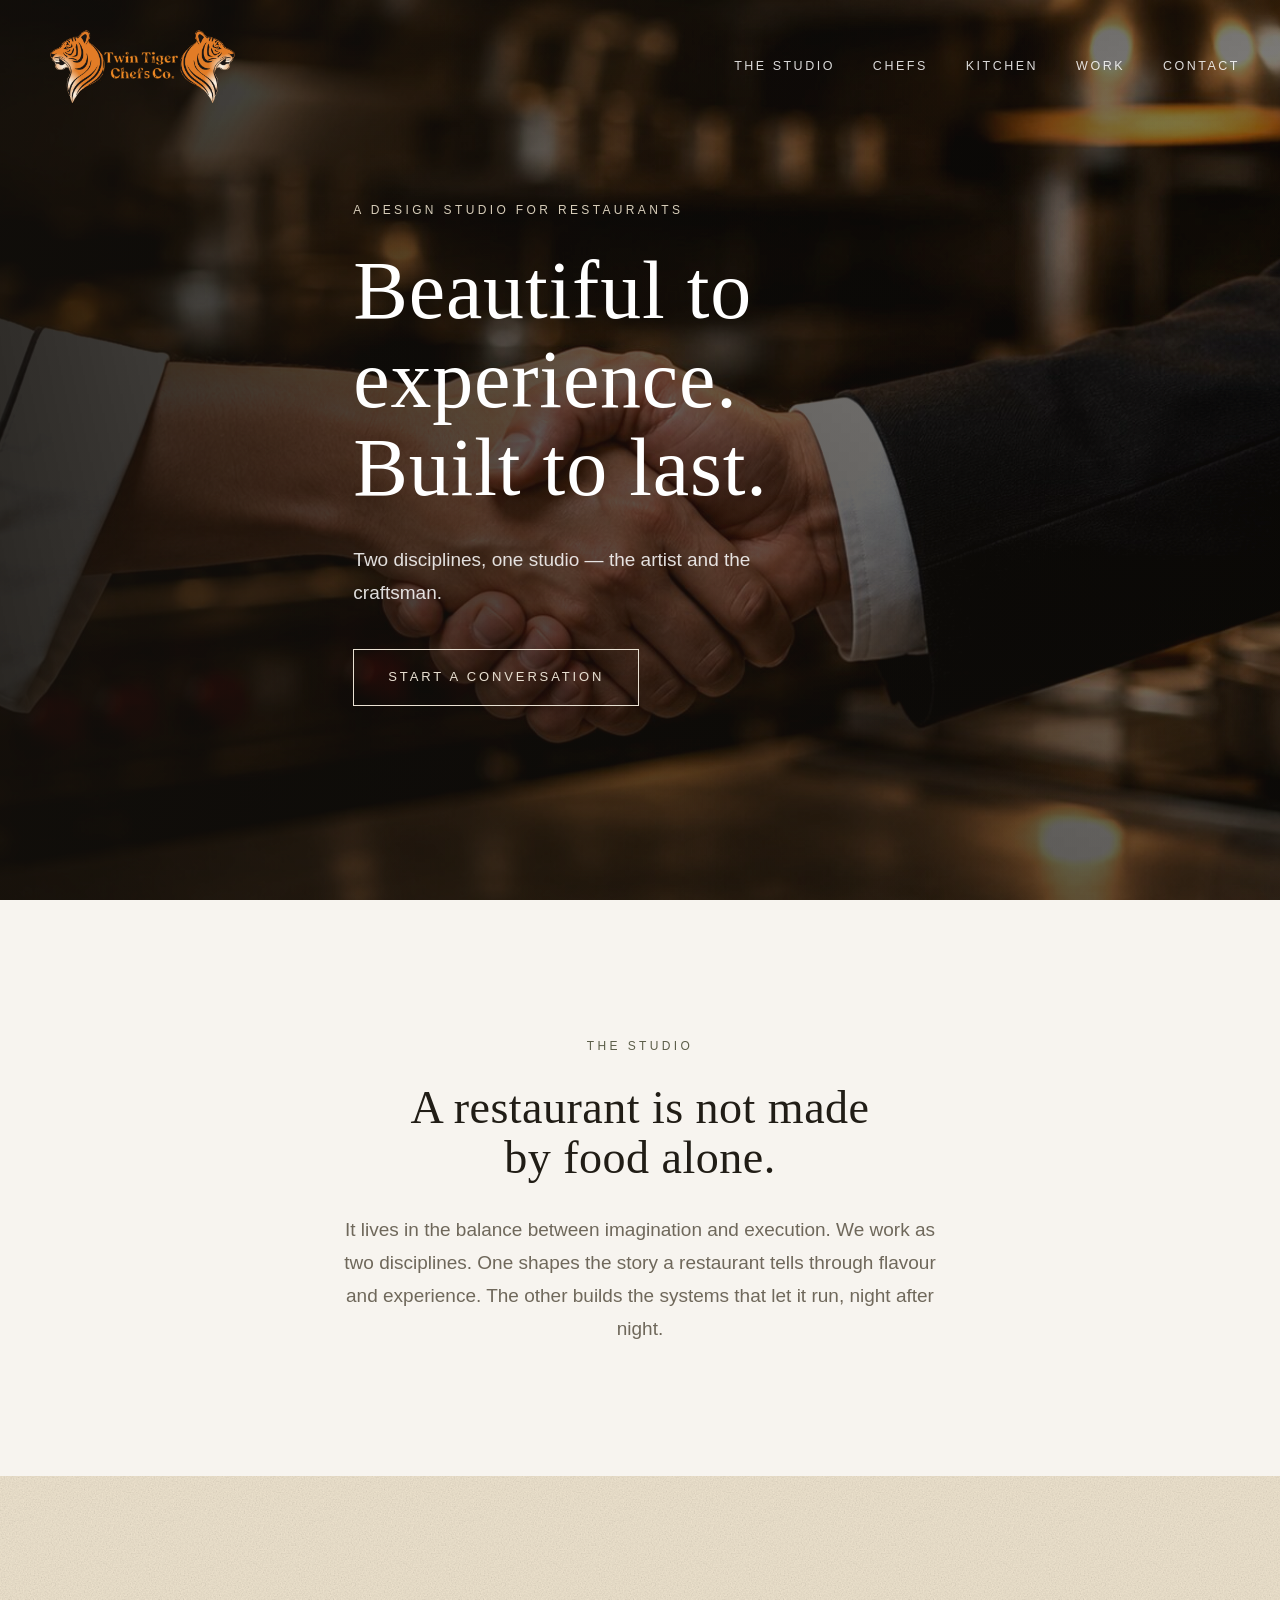
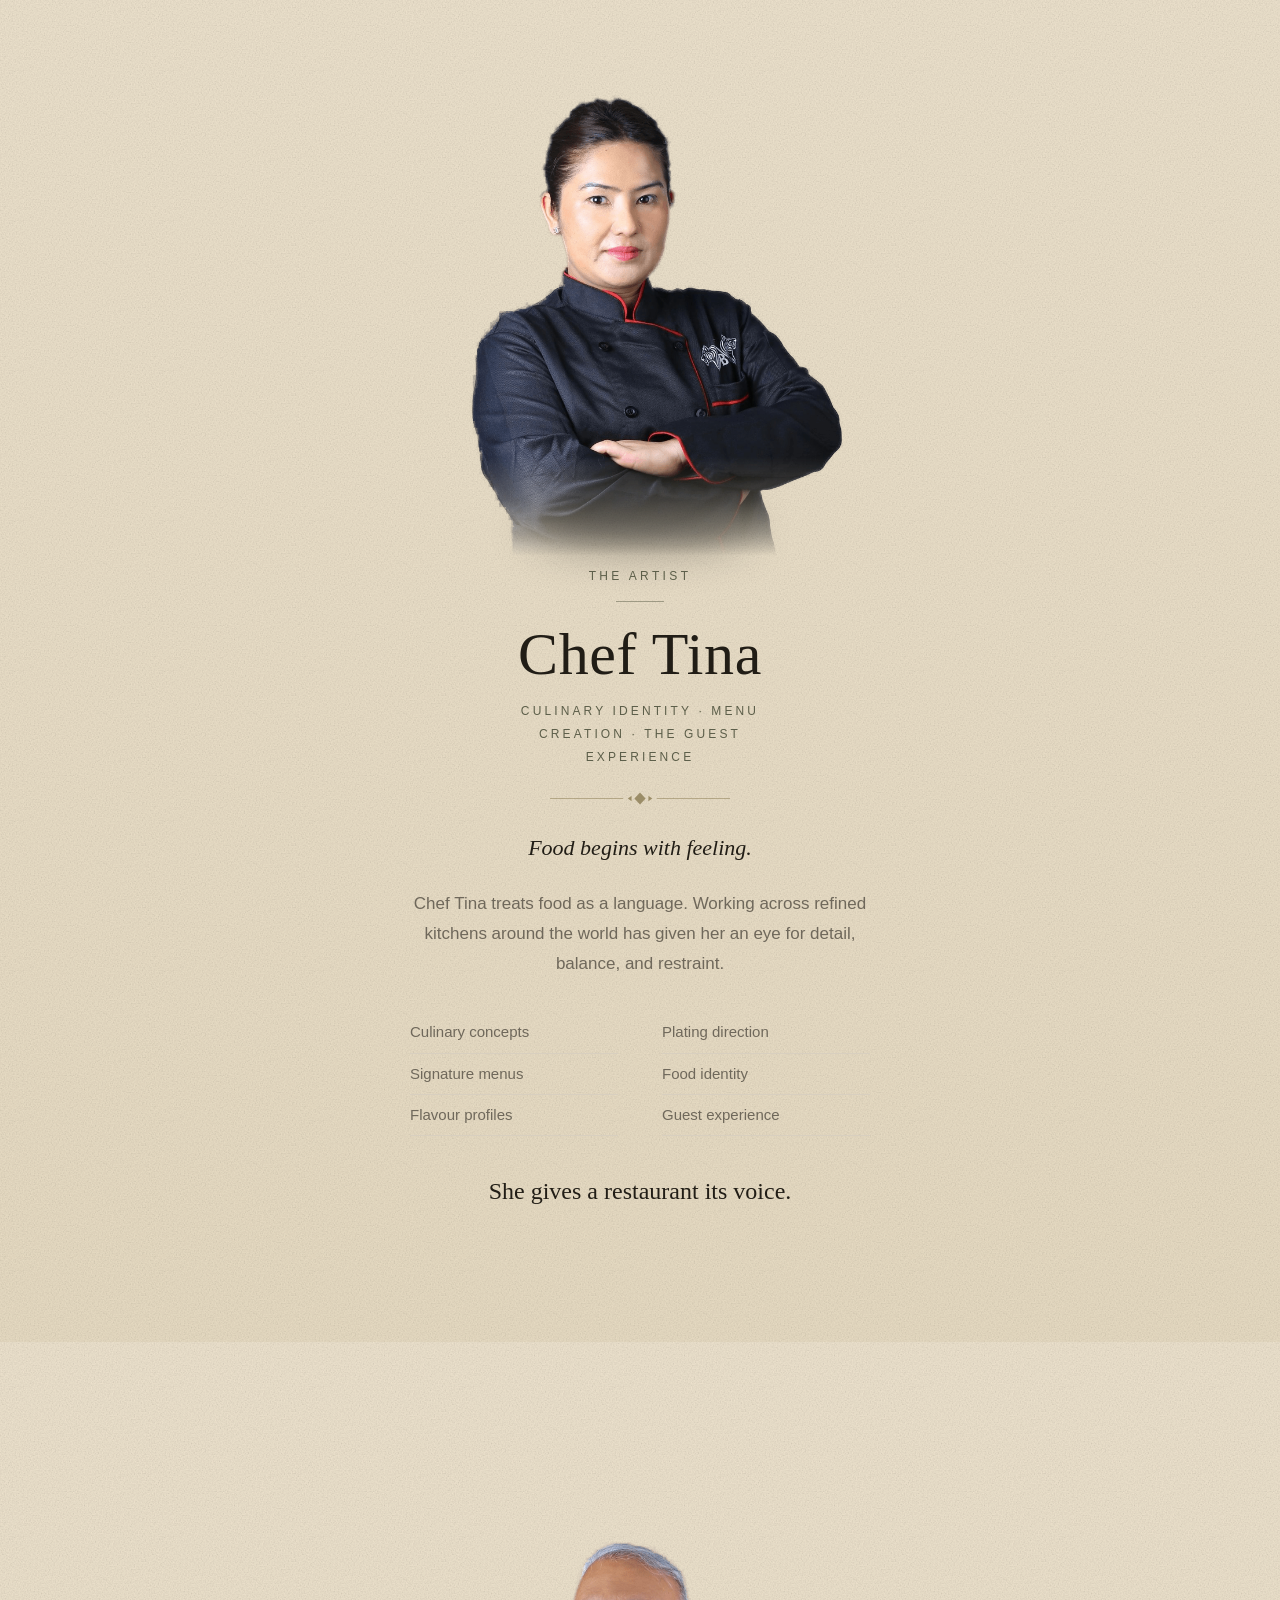
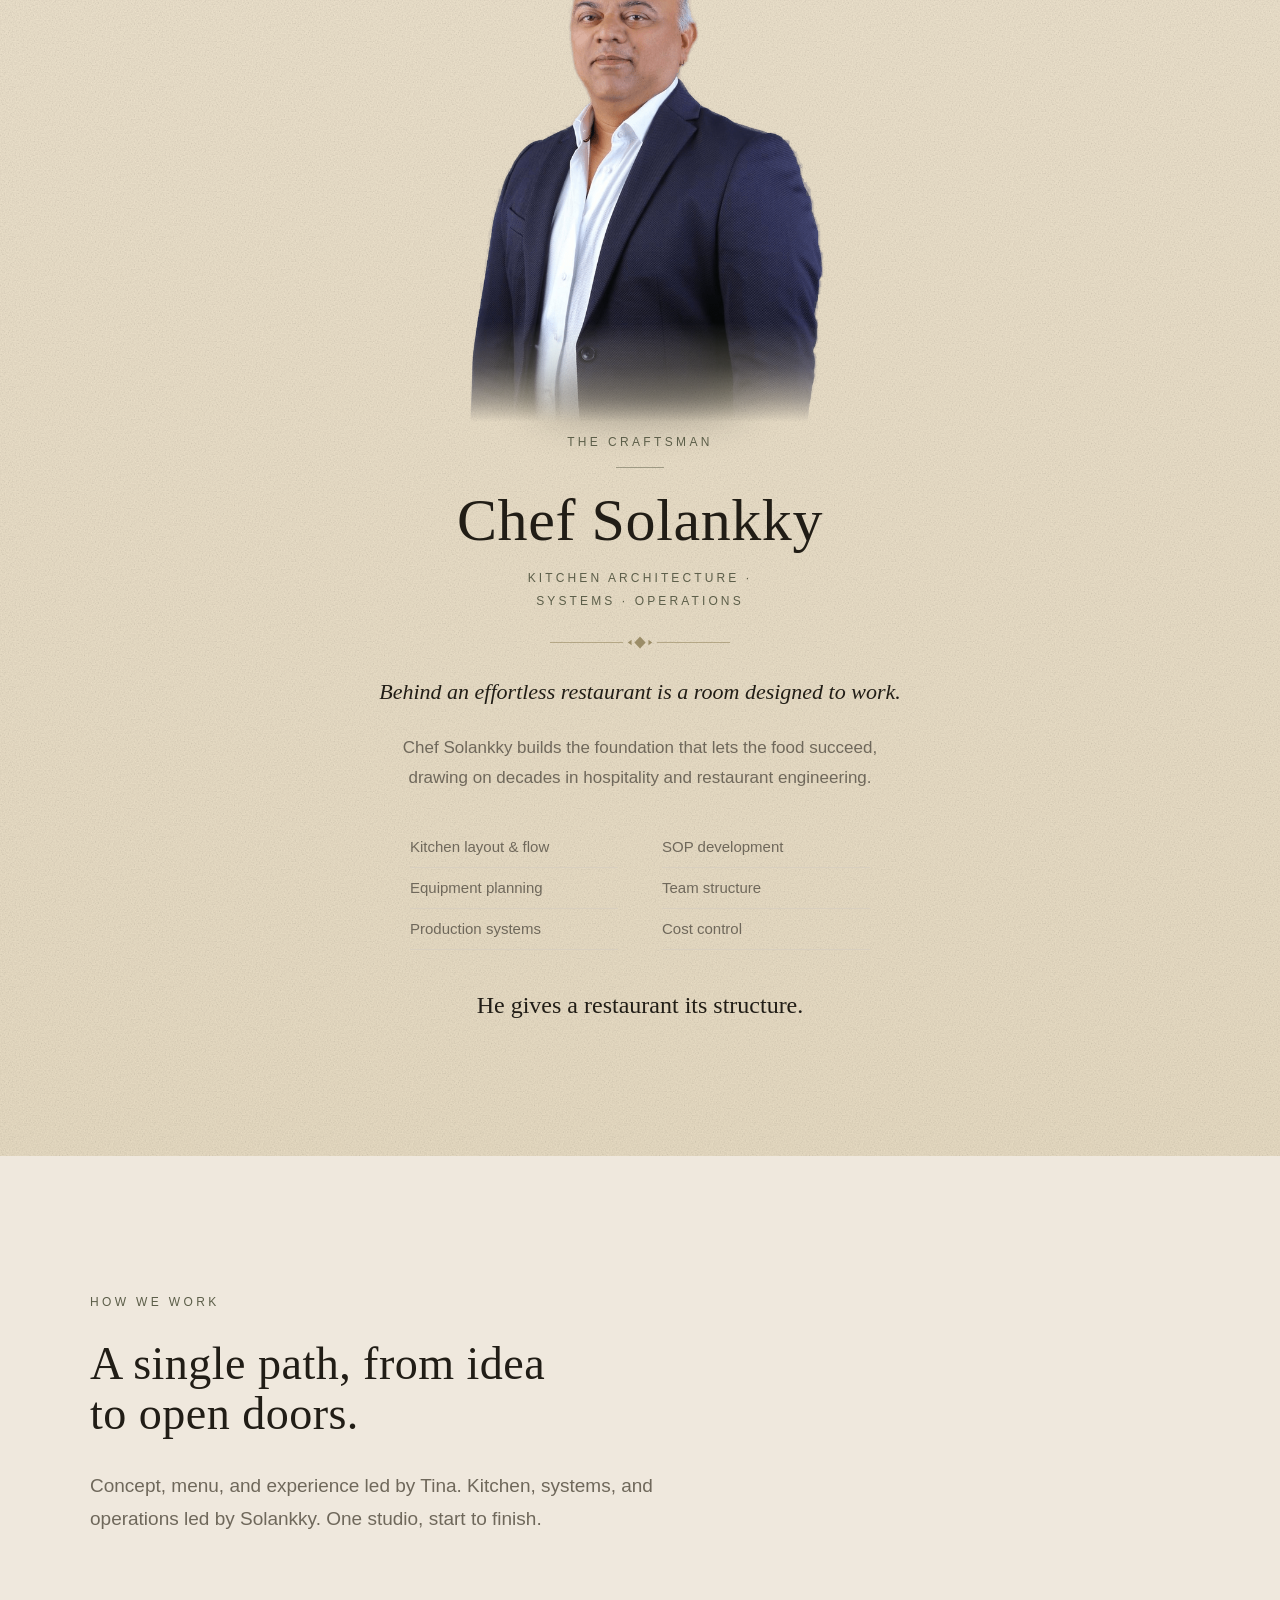
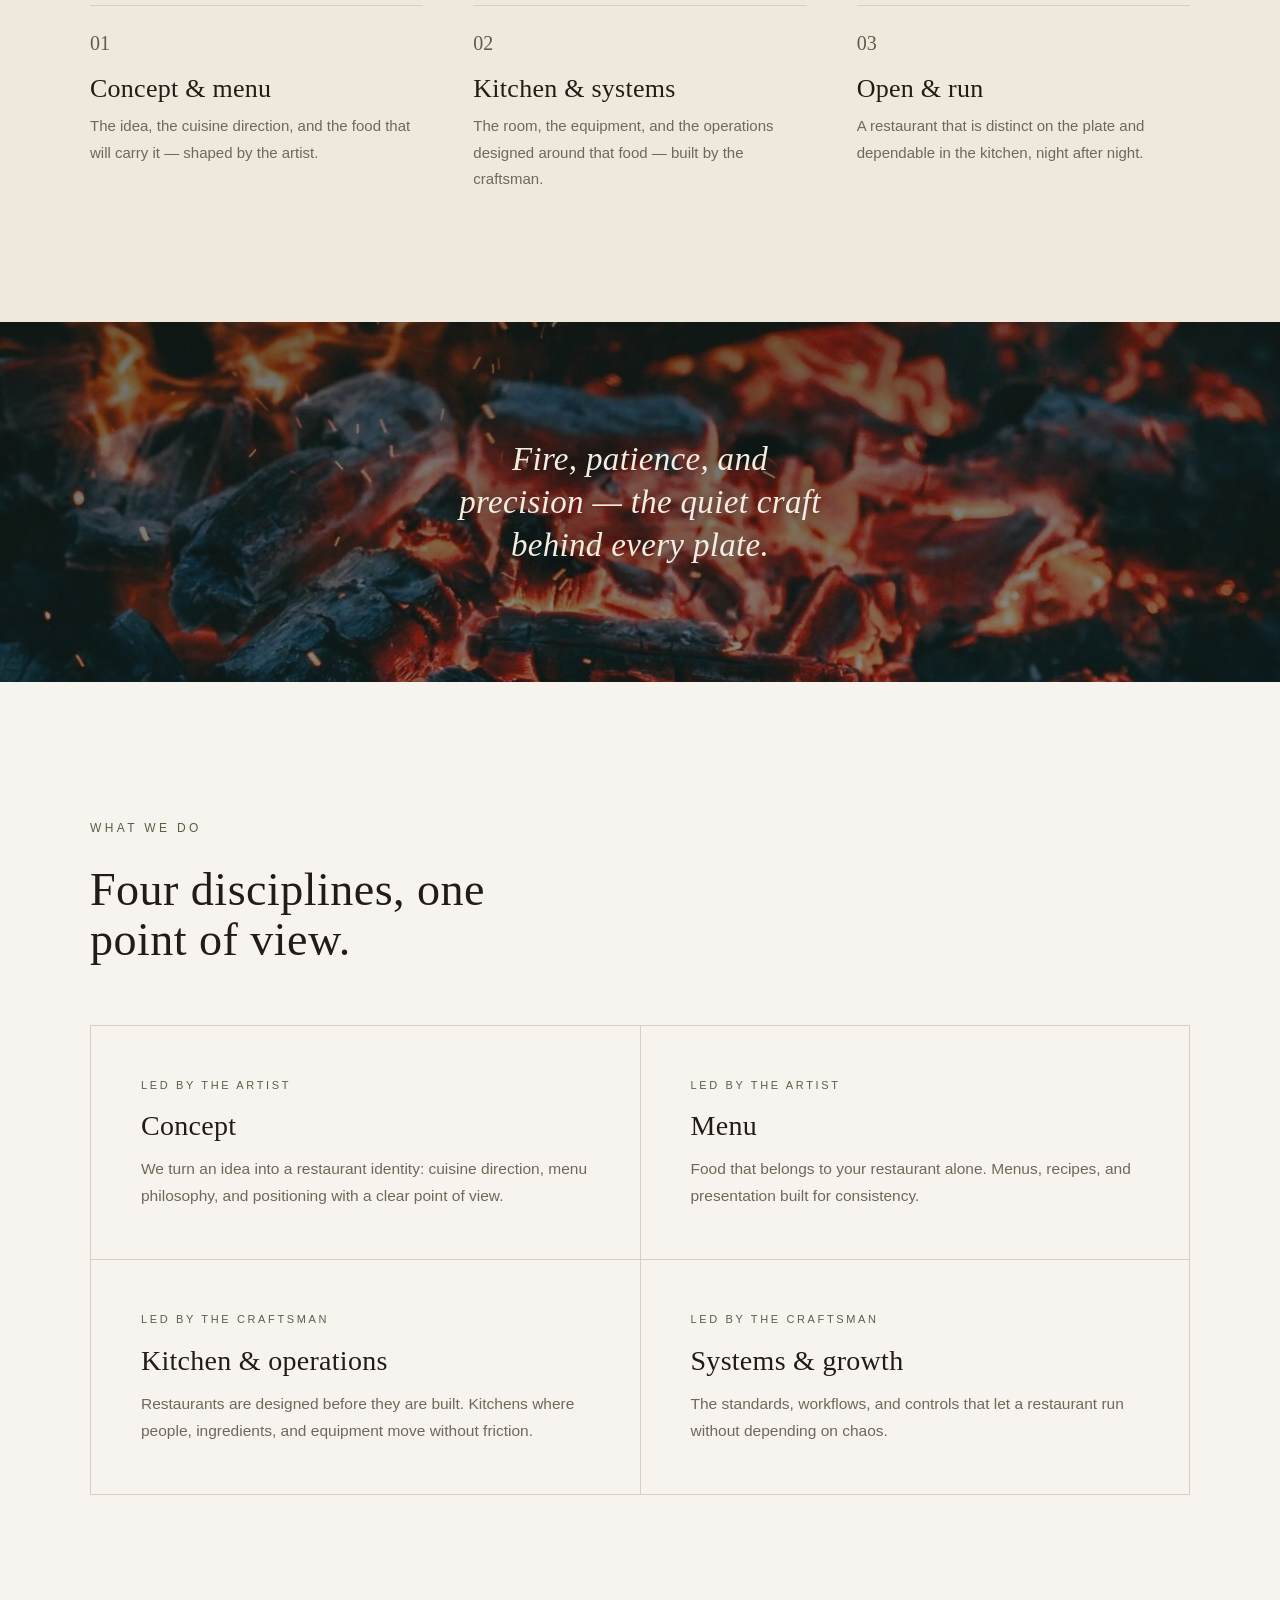
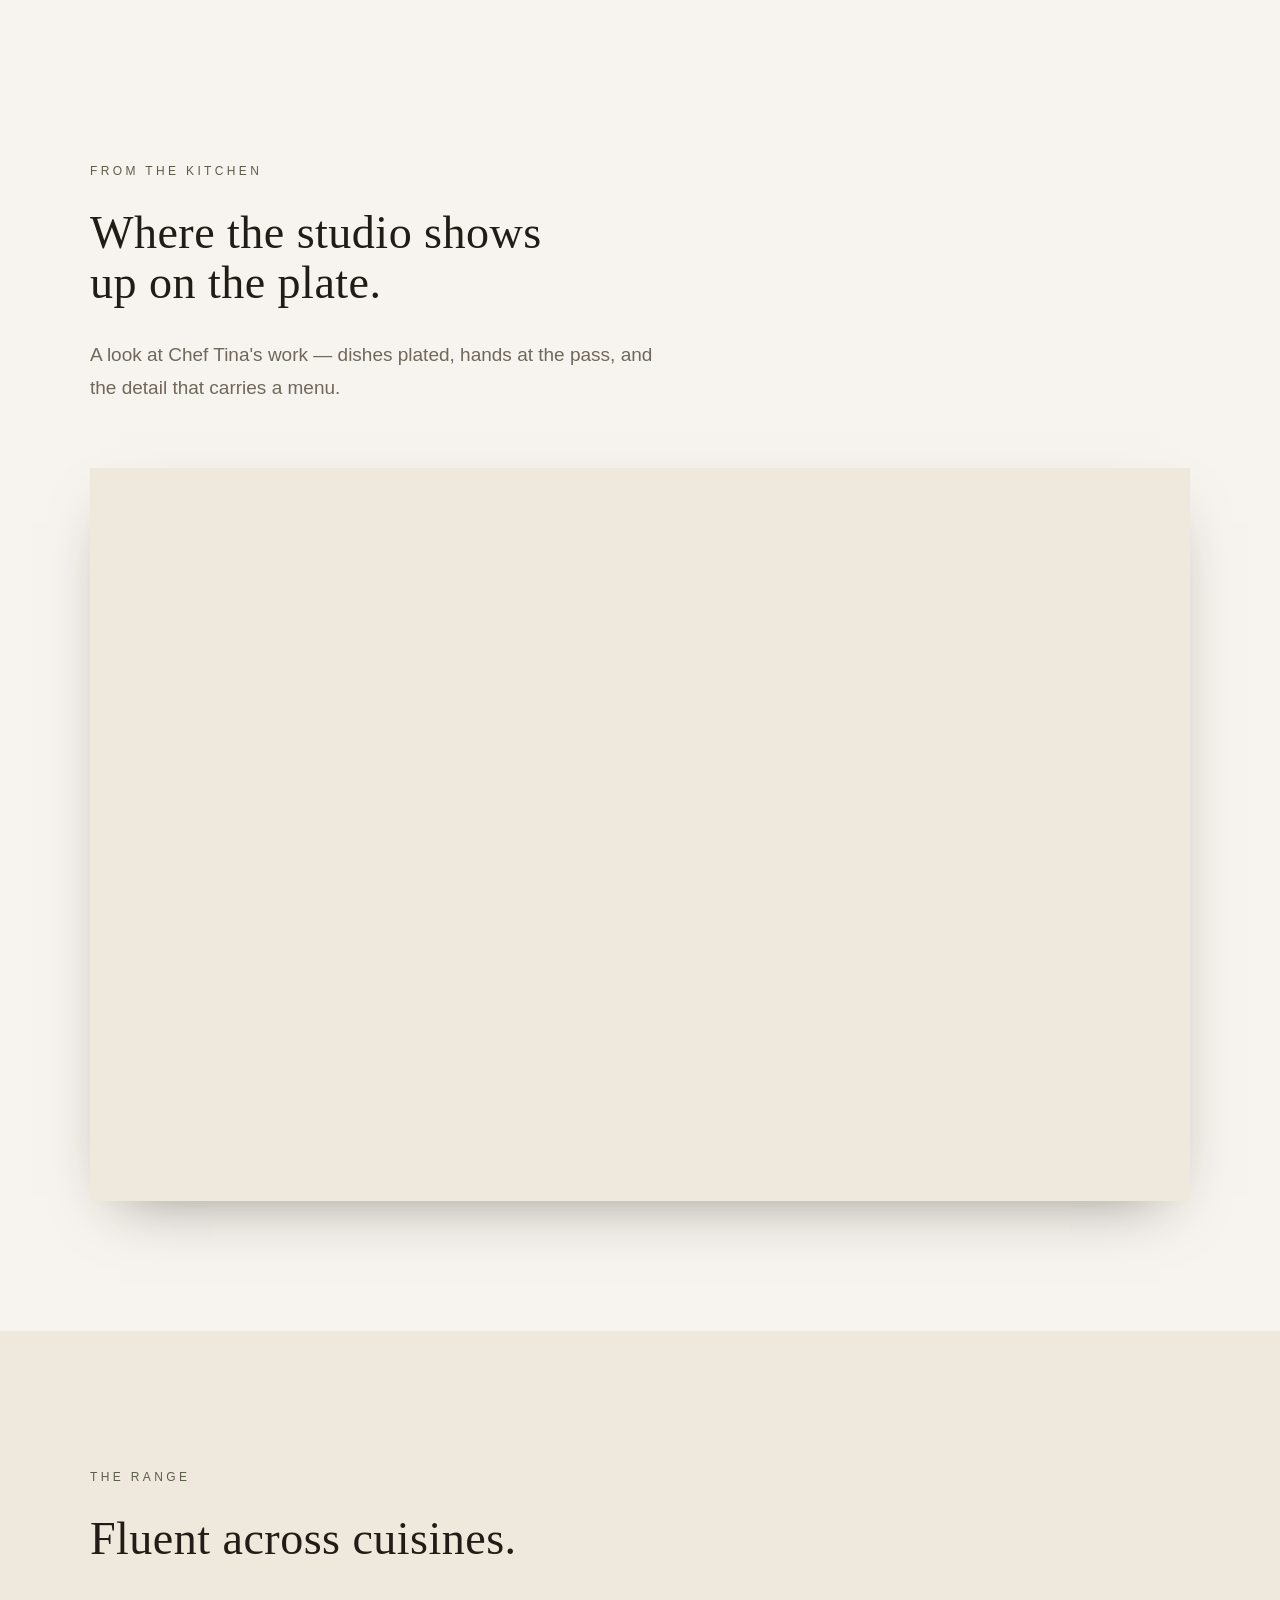
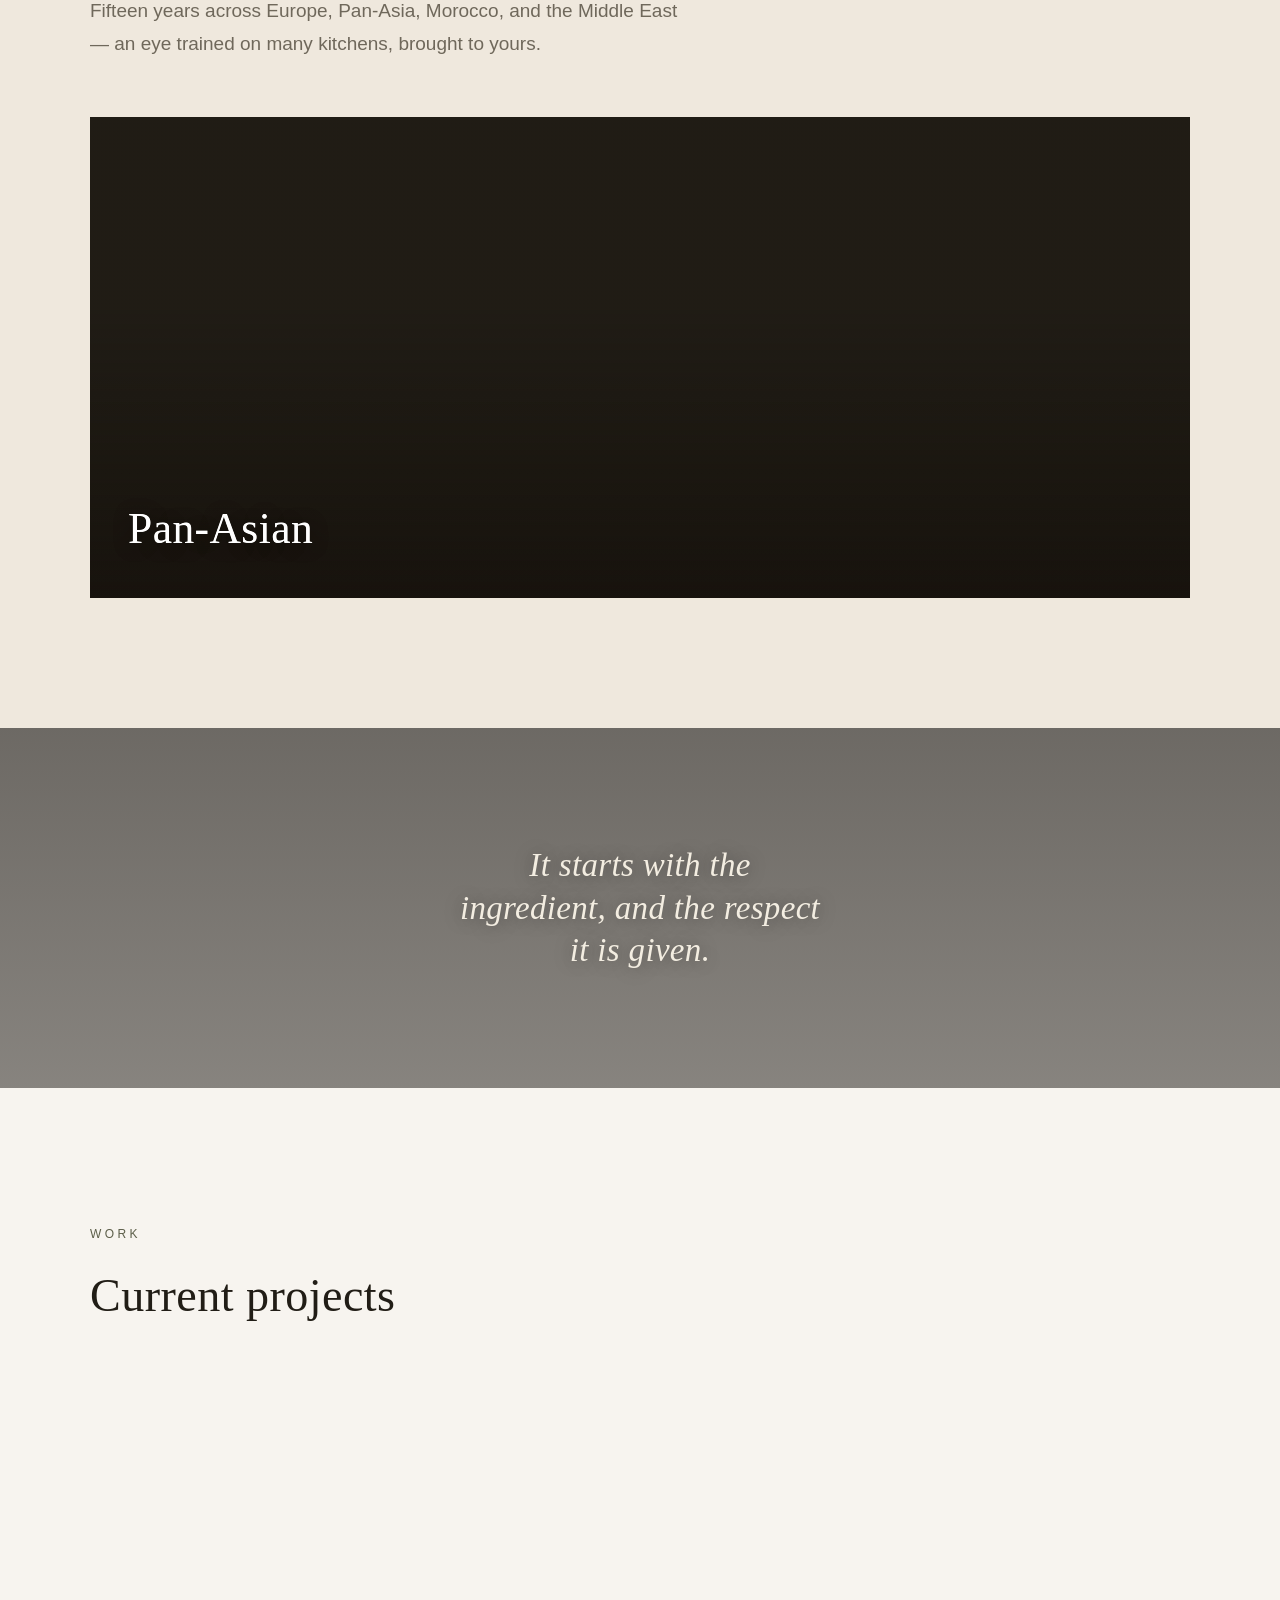
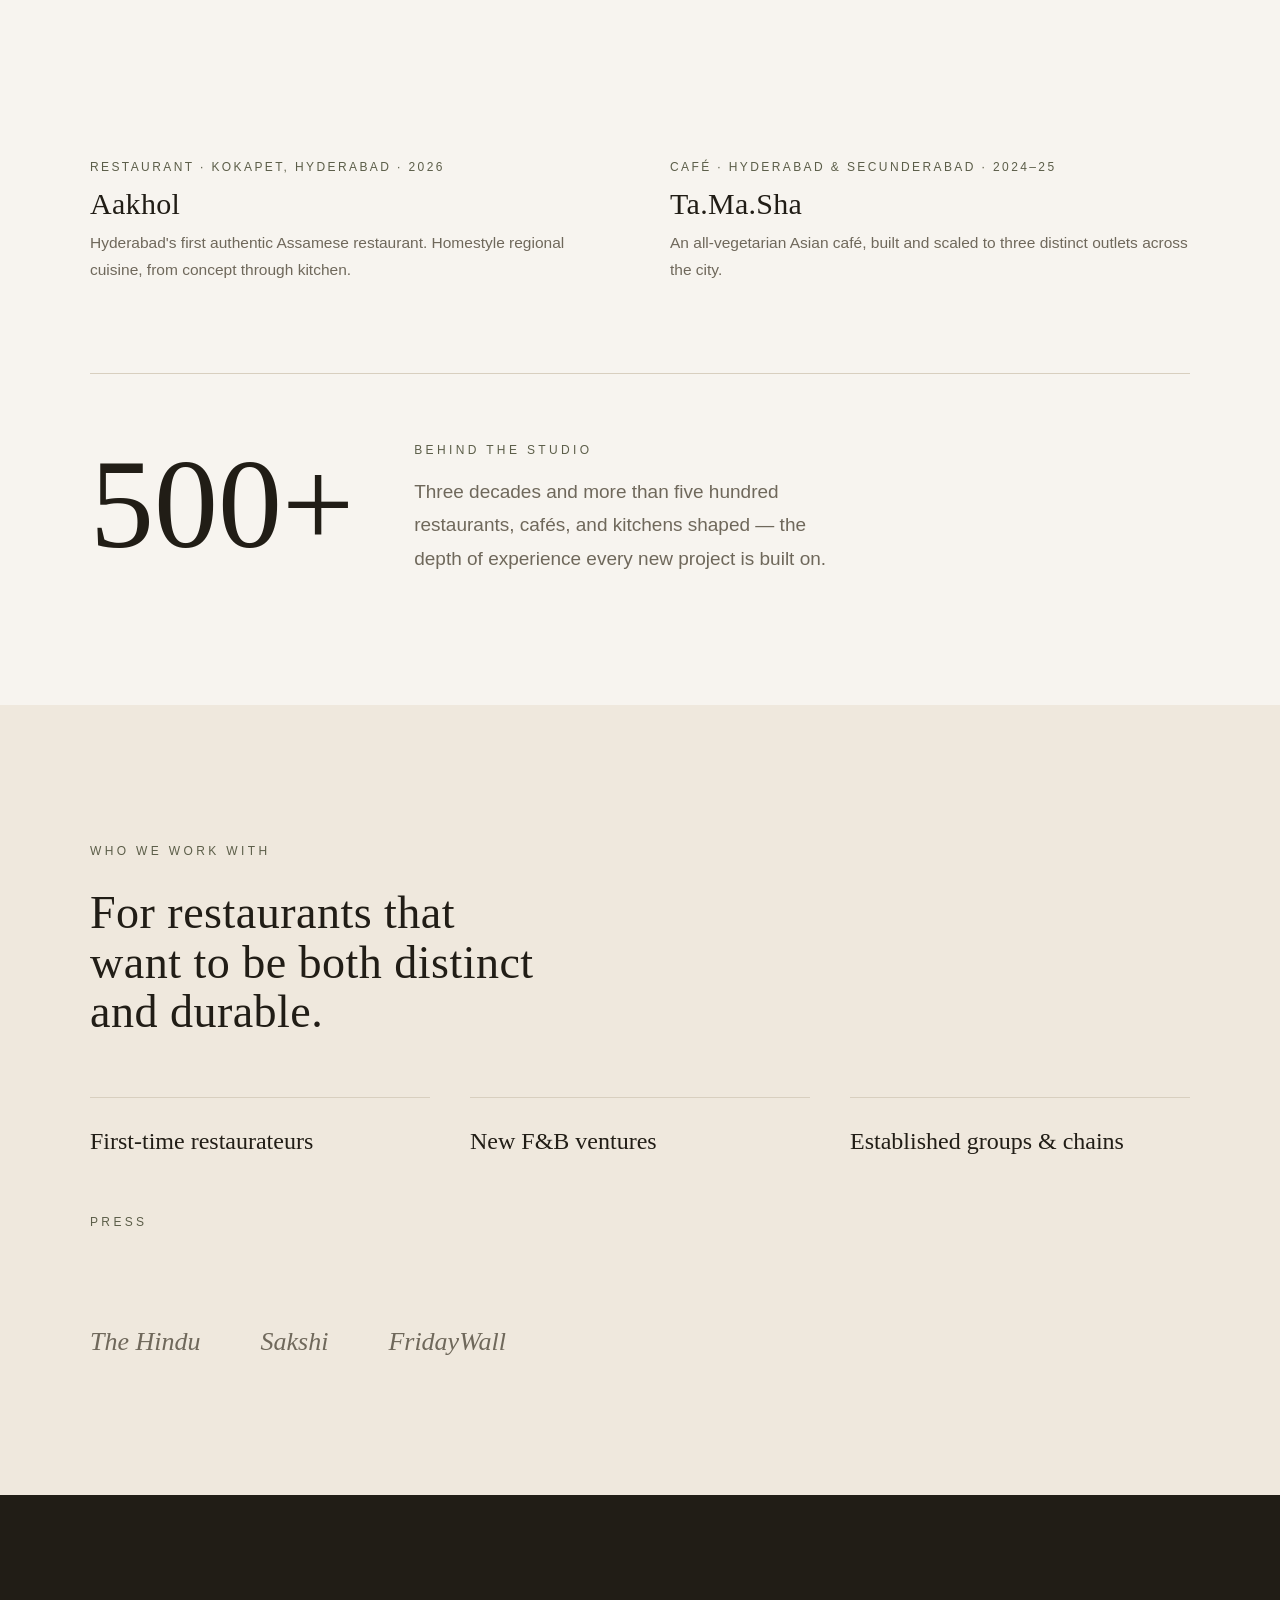
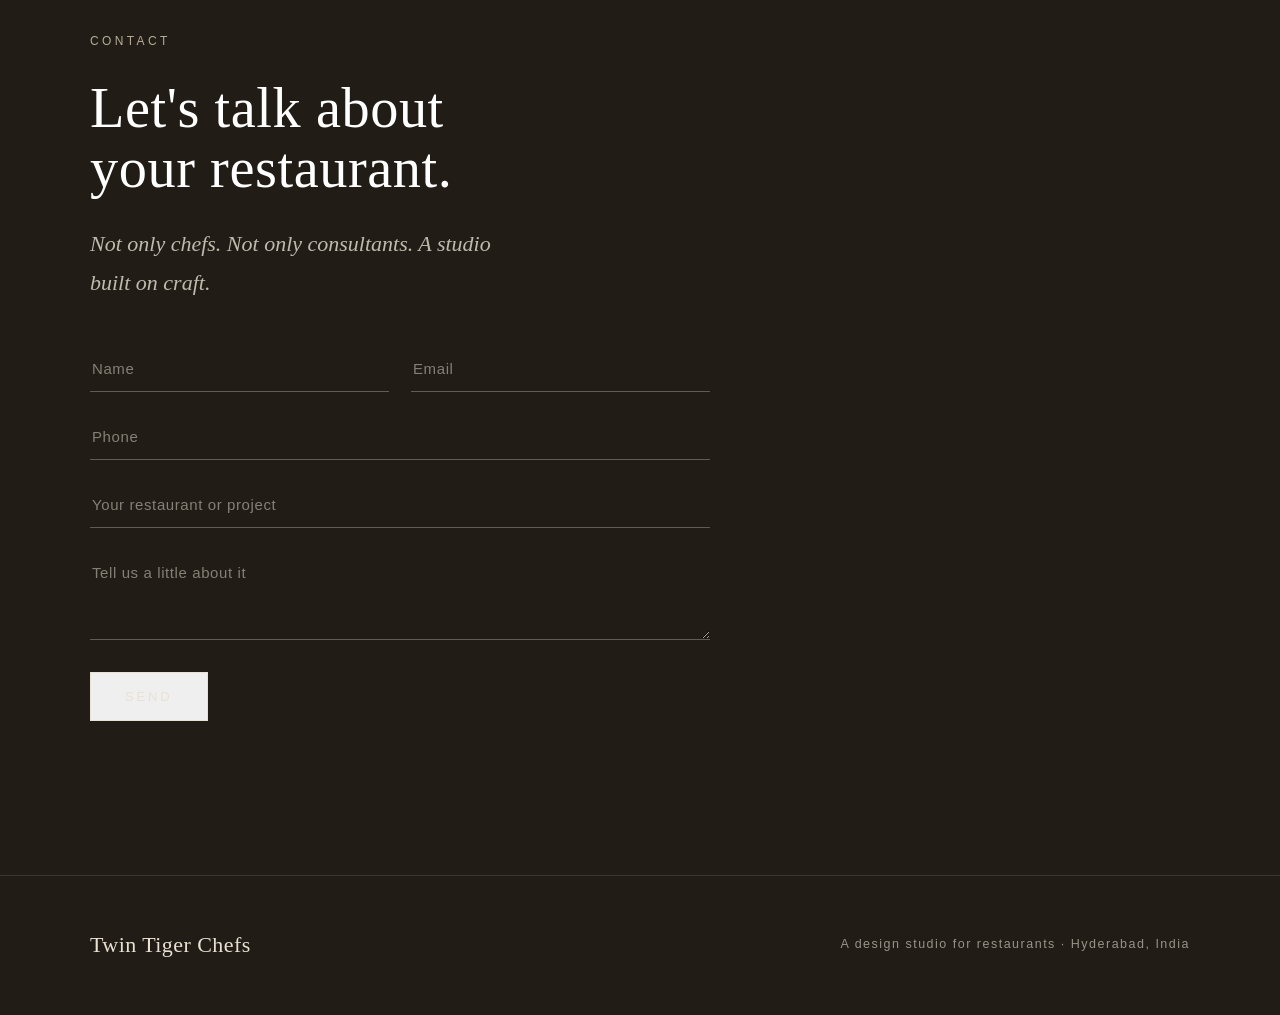
==== commit 8d5a6988: "Hero: start slideshow with handshake image" ====
--- a/index.html
+++ b/index.html
@@ -47,7 +47,8 @@
 <!-- ===== HERO (carousel) ===== -->
 <section class="hero" id="top" style="padding:0">
   <div class="slides" id="heroSlides">
-    <div class="slide on" style="background-image:url('assets/hero/h1.jpg')"></div>
+    <div class="slide on" style="background-image:url('assets/hero/handshake.jpg')"></div>
+    <div class="slide" style="background-image:url('assets/hero/h1.jpg')"></div>
     <div class="slide" style="background-image:url('assets/hero/h2.jpg')"></div>
     <div class="slide" style="background-image:url('assets/hero/h3.jpg')"></div>
     <div class="slide" style="background-image:url('assets/hero/h4.jpg')"></div>
--- a/styles.css
+++ b/styles.css
@@ -1,5 +1,5 @@
 /* ============================================================
-   Twin Tiger Studio — static site styles
+   Twin Tiger Studio - static site styles
    Palette, type, and spacing are defined once in :root below.
    Change brand name in index.html (BRAND const, one place).
    ============================================================ */
@@ -304,3 +304,42 @@
 
 
 
+
+
+/* ===== Chef sections: painted editorial composition (reference redesign) ===== */
+#tina,#solanky{position:relative;overflow:hidden;
+  background:linear-gradient(180deg,#efe4cf 0%,#e9ddc4 100%) !important}
+/* recompose to centered editorial */
+#tina .wrap,#solanky .wrap{position:relative;z-index:1}
+#tina::after,#solanky::after{content:'';position:absolute;inset:0;z-index:0;pointer-events:none;background:url("data:image/svg+xml,%3Csvg%20xmlns%3D%27http%3A%2F%2Fwww.w3.org%2F2000%2Fsvg%27%20viewBox%3D%270%200%20120%20120%27%3E%3Cfilter%20id%3D%27n%27%3E%3CfeTurbulence%20type%3D%27fractalNoise%27%20baseFrequency%3D%270.9%27%20numOctaves%3D%272%27%20stitchTiles%3D%27stitch%27%20result%3D%27t%27%2F%3E%3CfeColorMatrix%20in%3D%27t%27%20type%3D%27saturate%27%20values%3D%270%27%2F%3E%3C%2Ffilter%3E%3Crect%20width%3D%27120%27%20height%3D%27120%27%20filter%3D%27url%28%23n%29%27%2F%3E%3C%2Fsvg%3E") repeat;background-size:150px 150px;opacity:.34;mix-blend-mode:multiply}
+#tina .split,#solanky .split{display:block;max-width:720px;margin:0 auto;text-align:center;gap:0}
+#tina .media,#solanky .media{position:relative;overflow:visible;max-width:440px;margin:0 auto 10px;z-index:1}
+#tina .split .media .ph,#solanky .split .media .ph{aspect-ratio:4/5;width:100%;overflow:visible;background-color:transparent}
+/* soft grounding shadow so the figure sits on the parchment, not floating */
+#tina .media::after,#solanky .media::after{content:'';position:absolute;z-index:2;pointer-events:none;
+  left:50%;bottom:8px;transform:translateX(-50%);
+  width:50%;height:40px;background:rgba(0,0,0,.36);filter:blur(22px);border-radius:50%}
+/* portrait: essentially untouched - only the very bottom softened so the hard PNG edge doesn't catch */
+#tina .ph.photo,#solanky .ph.photo{position:relative;z-index:1;background-color:transparent;background-size:contain !important;background-position:center bottom;background-repeat:no-repeat;
+  -webkit-mask-image:linear-gradient(to bottom,#000 82%,rgba(0,0,0,.72) 90%,rgba(0,0,0,.32) 96%,transparent 100%);
+  mask-image:linear-gradient(to bottom,#000 82%,rgba(0,0,0,.72) 90%,rgba(0,0,0,.32) 96%,transparent 100%);
+  -webkit-mask-size:100% 100%;mask-size:100% 100%;-webkit-mask-repeat:no-repeat;mask-repeat:no-repeat;-webkit-mask-position:center bottom;mask-position:center bottom}
+#solanky .ph.photo{transform:scaleX(-1)}
+/* centered text column */
+#tina .txt,#solanky .txt{position:relative;z-index:2;text-align:center;max-width:640px;margin:0 auto}
+#tina .eyebrow,#solanky .eyebrow{display:block;margin:0 auto}
+#tina .eyebrow::after,#solanky .eyebrow::after{content:'';display:block;width:48px;height:1px;background:var(--accent);opacity:.5;margin:14px auto 20px}
+#tina .split h2,#solanky .split h2{font-size:clamp(40px,5vw,60px);margin-bottom:14px}
+#tina .split .role,#solanky .split .role{margin:0 auto 4px;max-width:46ch;line-height:1.9}
+#tina .split .kicker,#solanky .split .kicker{margin-top:22px}
+#tina .split .kicker::before,#solanky .split .kicker::before{content:'';display:block;width:210px;height:16px;margin:2px auto 22px;
+  background:url("data:image/svg+xml,%3Csvg%20xmlns%3D%27http%3A%2F%2Fwww.w3.org%2F2000%2Fsvg%27%20viewBox%3D%270%200%20220%2016%27%3E%3Cg%20stroke%3D%27%238a7b52%27%20stroke-width%3D%271%27%20opacity%3D%270.55%27%3E%3Cline%20x1%3D%2714%27%20y1%3D%278%27%20x2%3D%2792%27%20y2%3D%278%27%2F%3E%3Cline%20x1%3D%27128%27%20y1%3D%278%27%20x2%3D%27206%27%20y2%3D%278%27%2F%3E%3C%2Fg%3E%3Cg%20fill%3D%27%238a7b52%27%20opacity%3D%270.8%27%3E%3Cpath%20d%3D%27M110%2C1.5%20L116%2C8%20L110%2C14.5%20L104%2C8%20Z%27%2F%3E%3Cpath%20d%3D%27M97%2C8%20L101%2C5%20L101%2C11%20Z%27%2F%3E%3Cpath%20d%3D%27M123%2C8%20L119%2C5%20L119%2C11%20Z%27%2F%3E%3C%2Fg%3E%3C%2Fsvg%3E") center/contain no-repeat}
+#tina .split p:not(.kicker):not(.close),#solanky .split p:not(.kicker):not(.close){max-width:52ch;margin-left:auto;margin-right:auto}
+#tina .split ul,#solanky .split ul{columns:2;column-gap:44px;max-width:460px;margin:34px auto;text-align:left}
+#tina .split .close,#solanky .split .close{margin-top:26px}
+@media(max-width:720px){
+  #tina .split ul,#solanky .split ul{columns:1;max-width:260px}
+  #tina .media,#solanky .media{max-width:88%}
+}
+
+
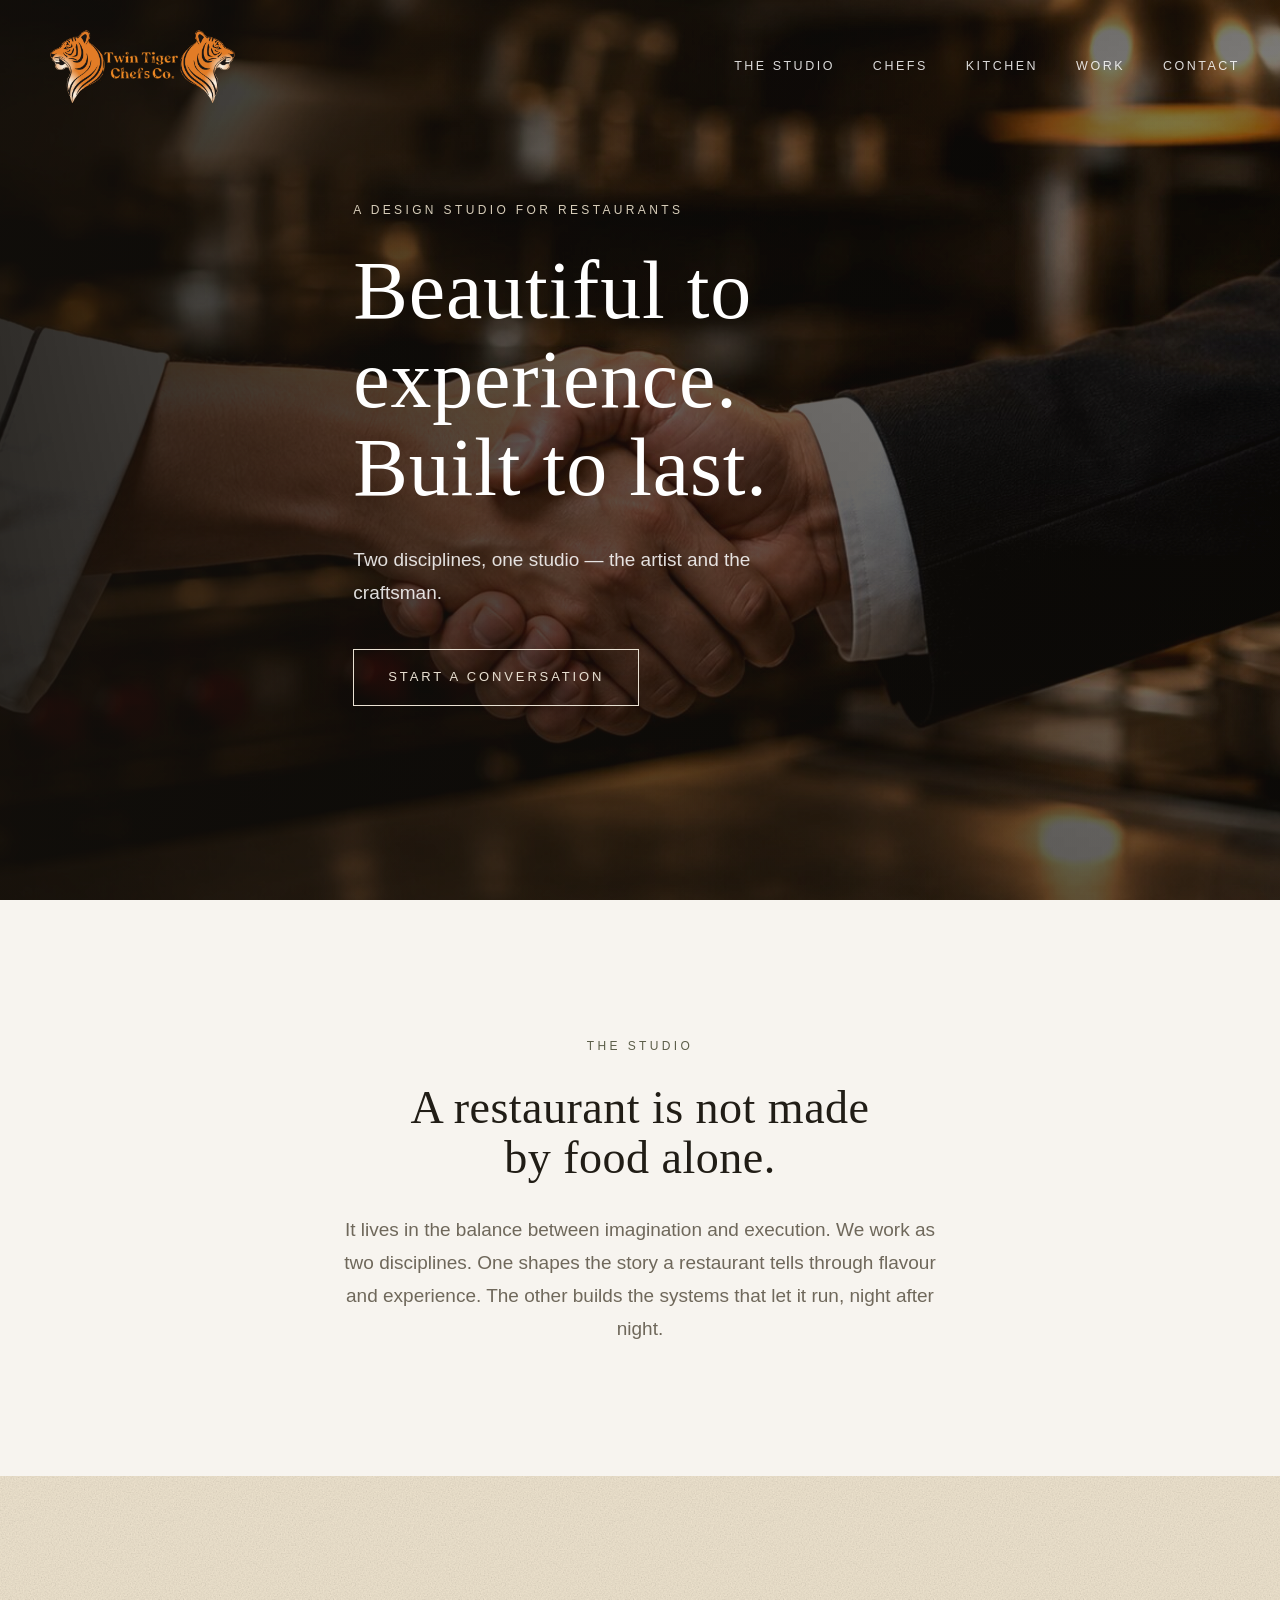
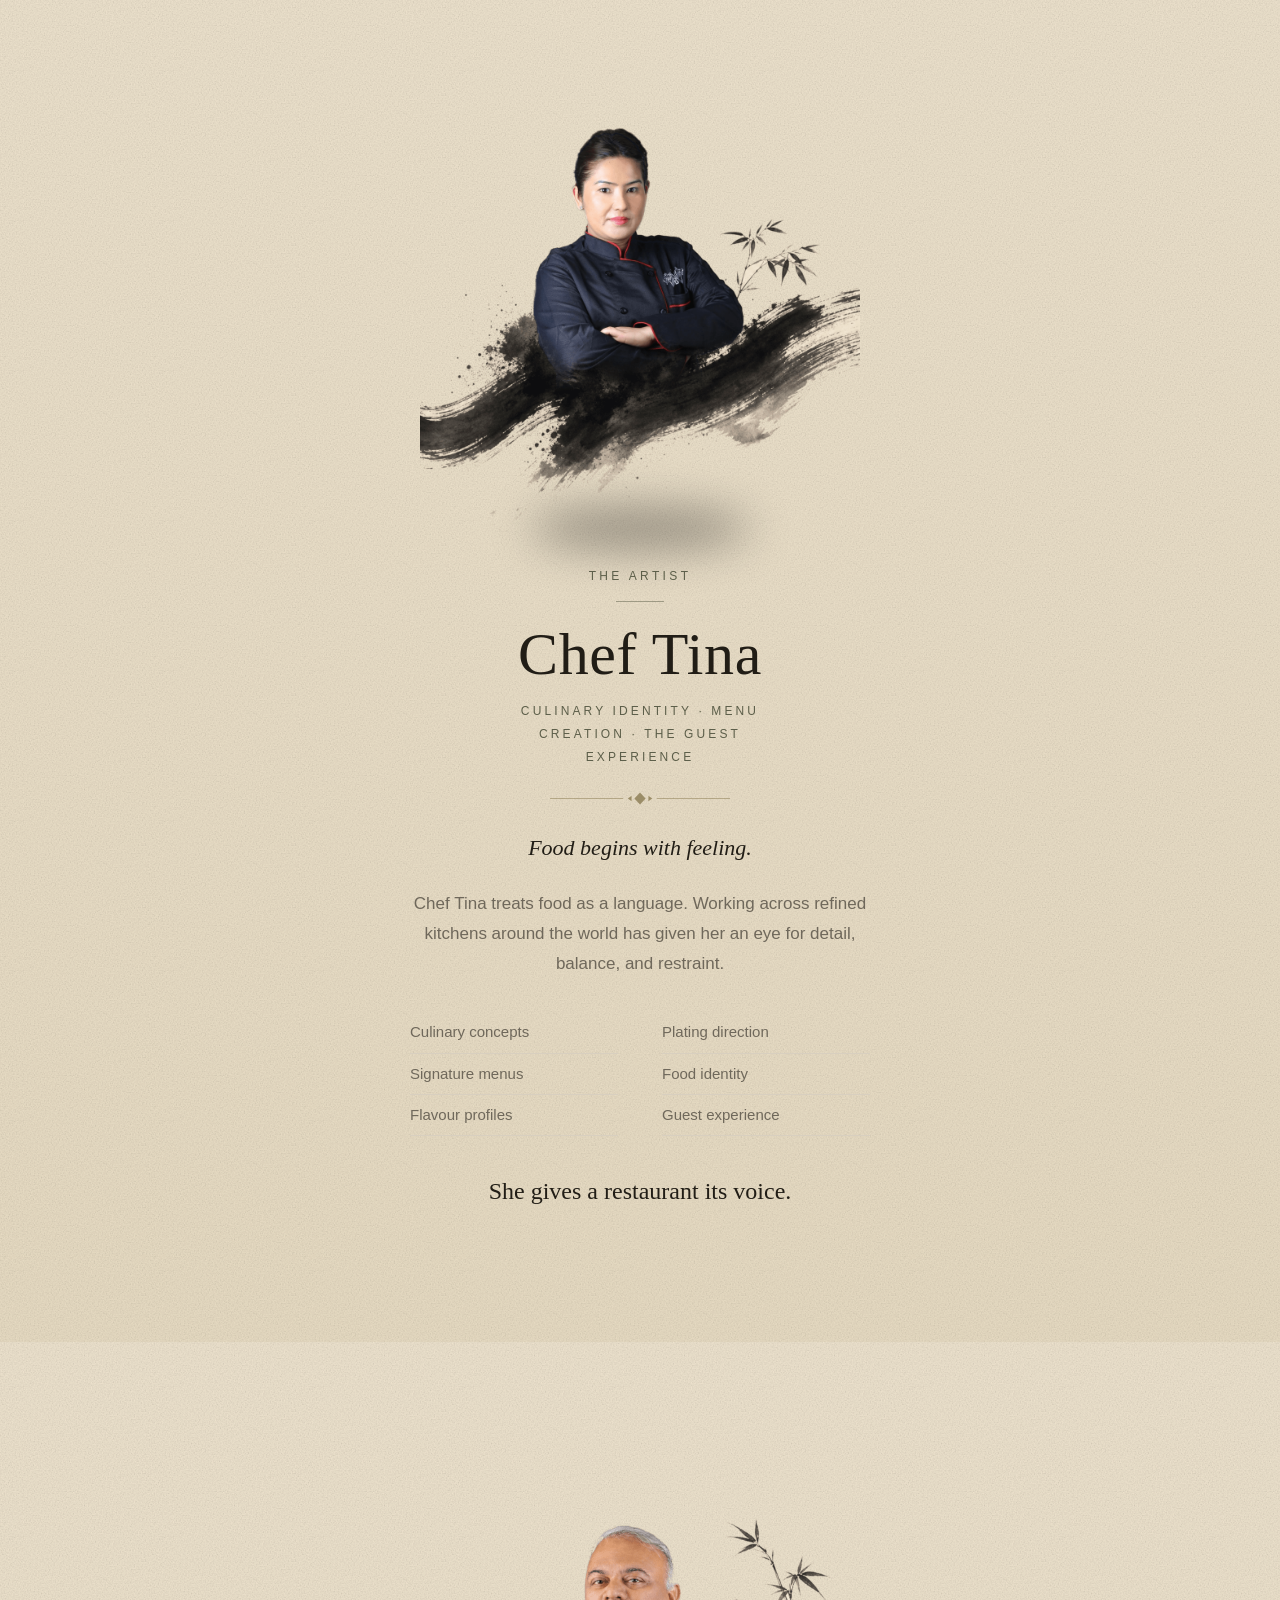
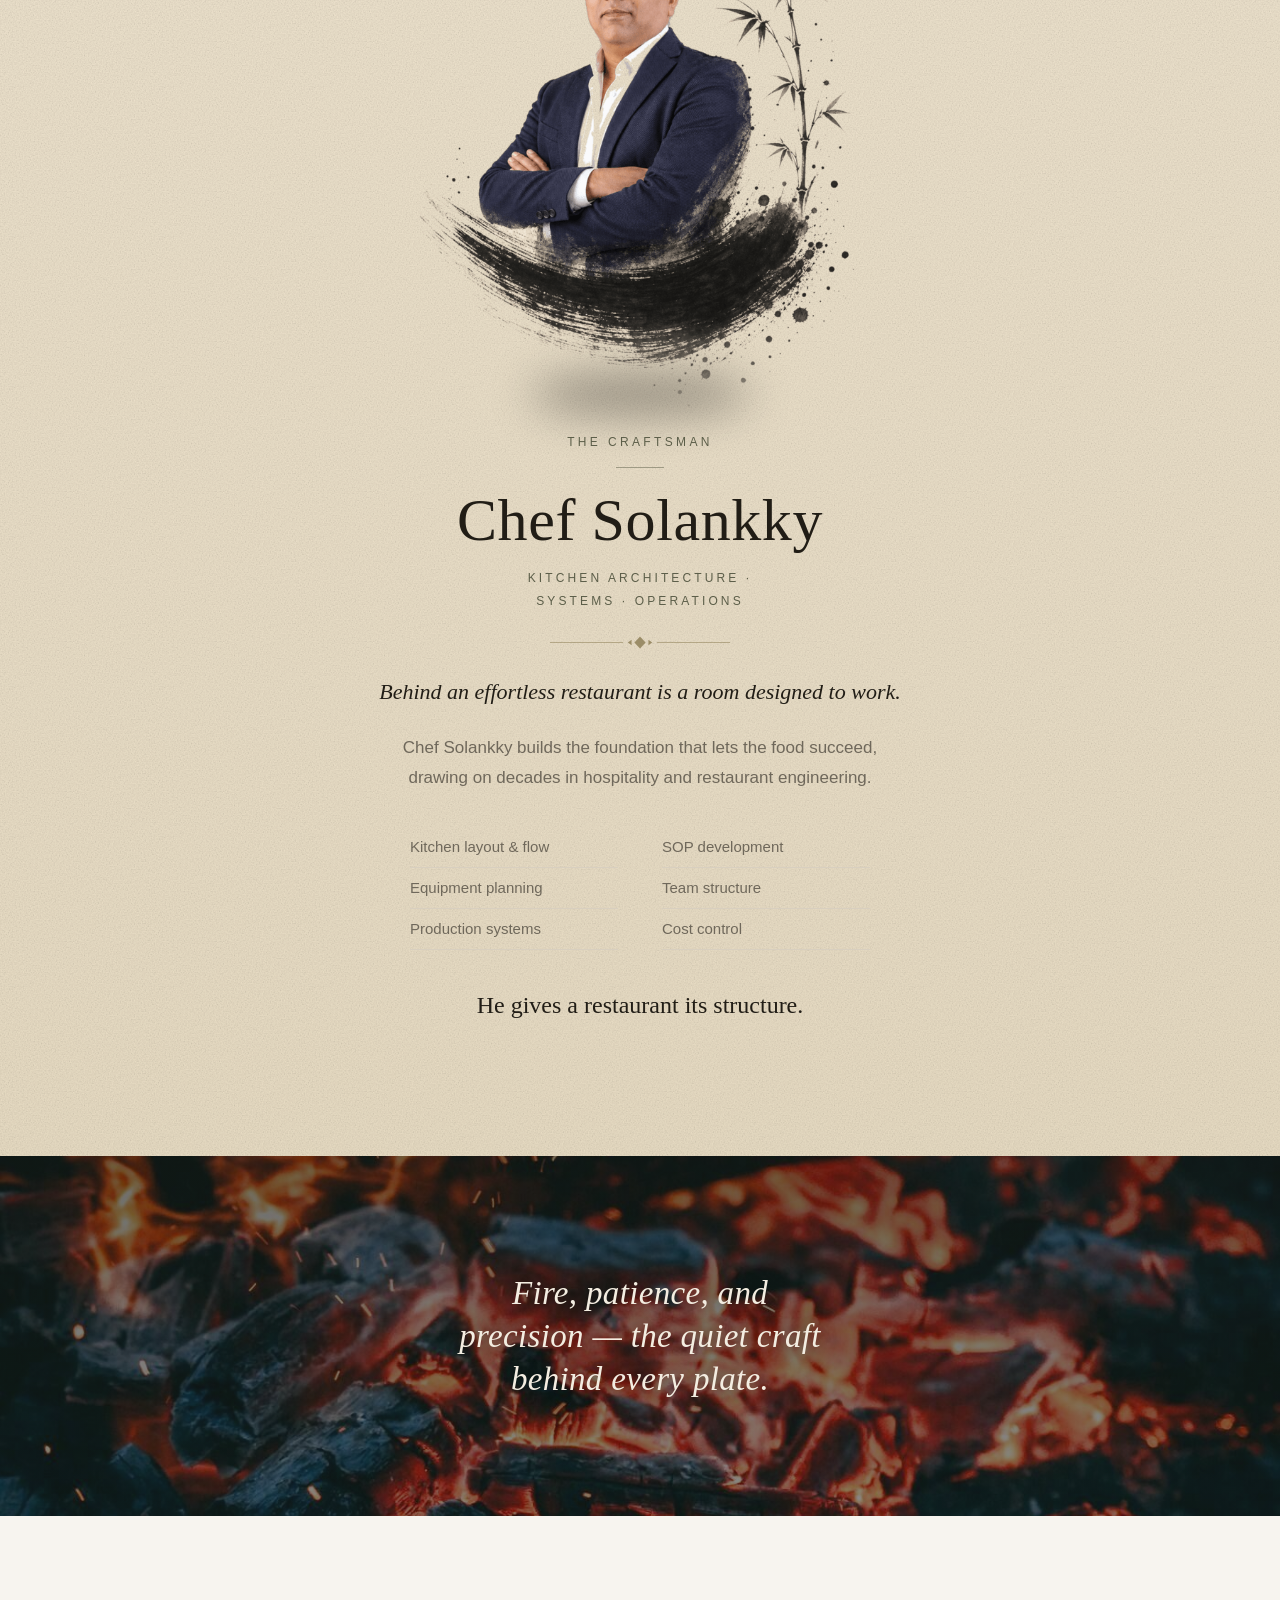
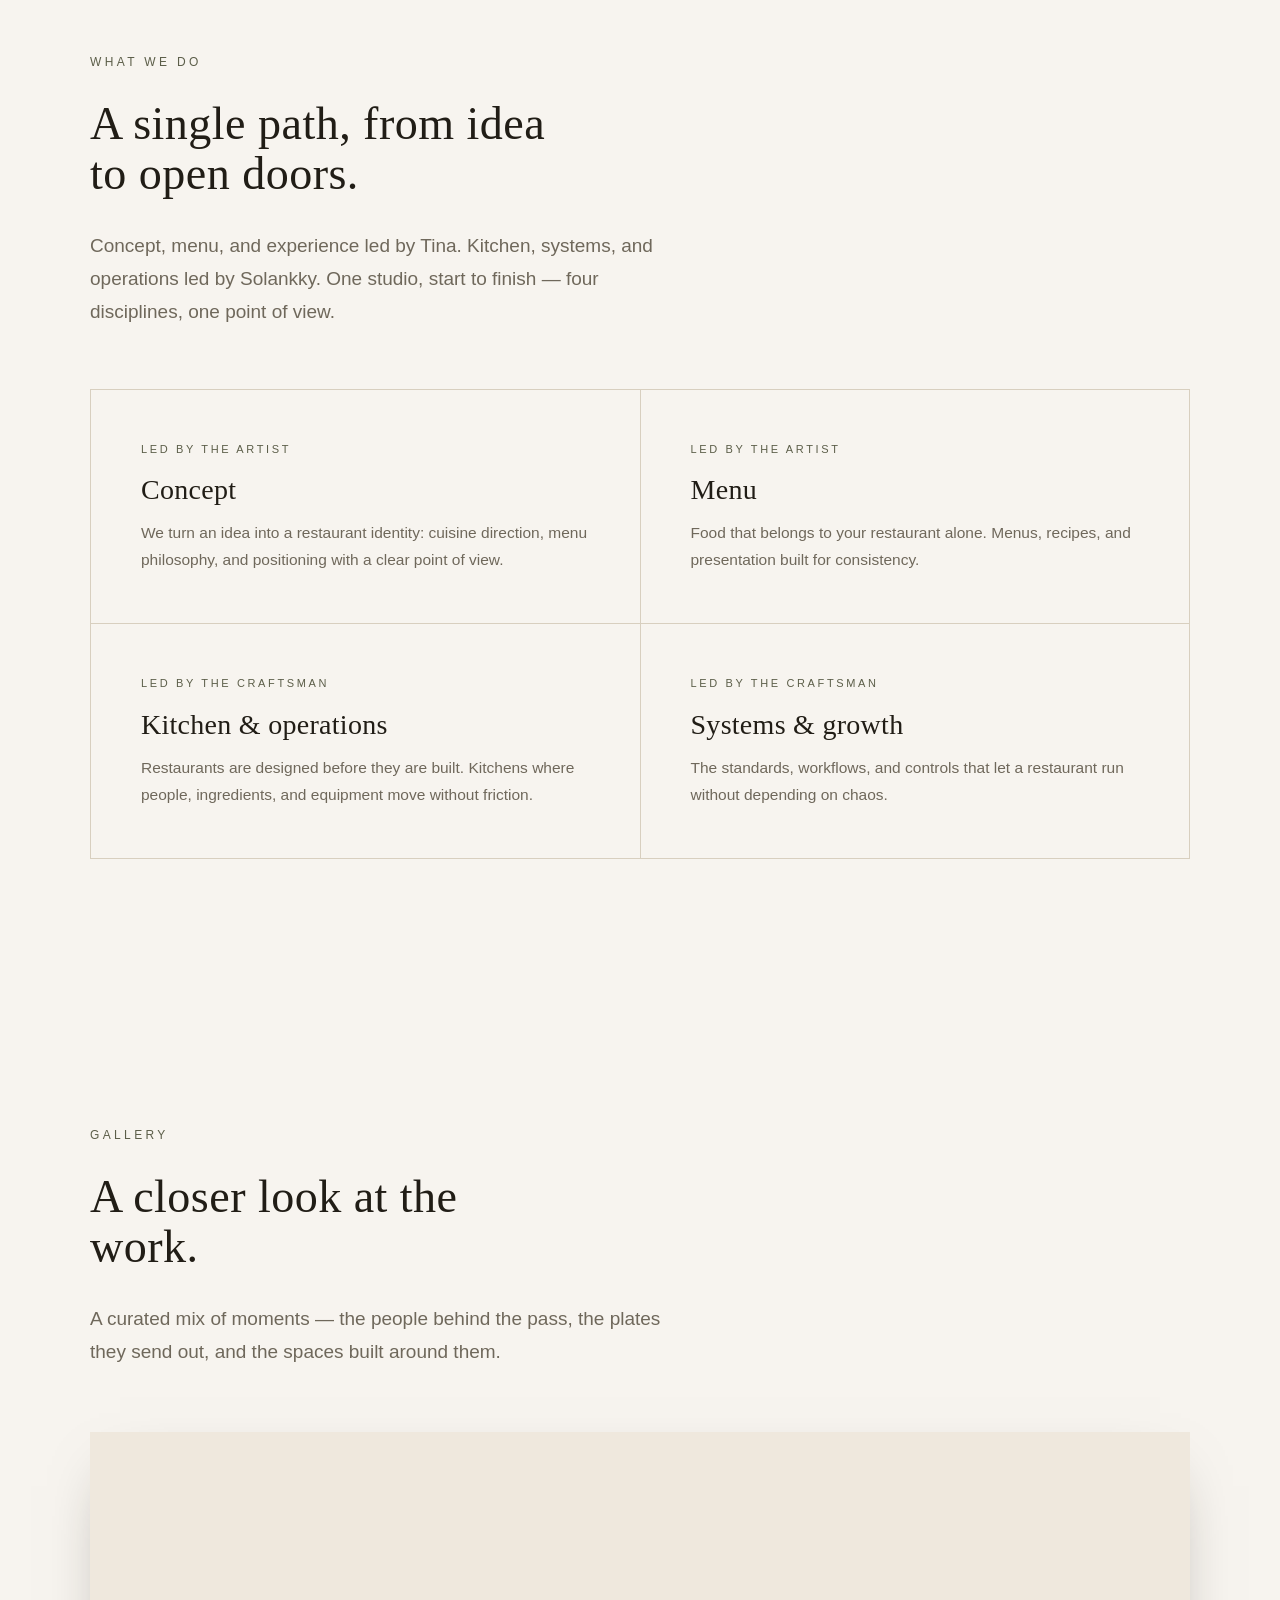
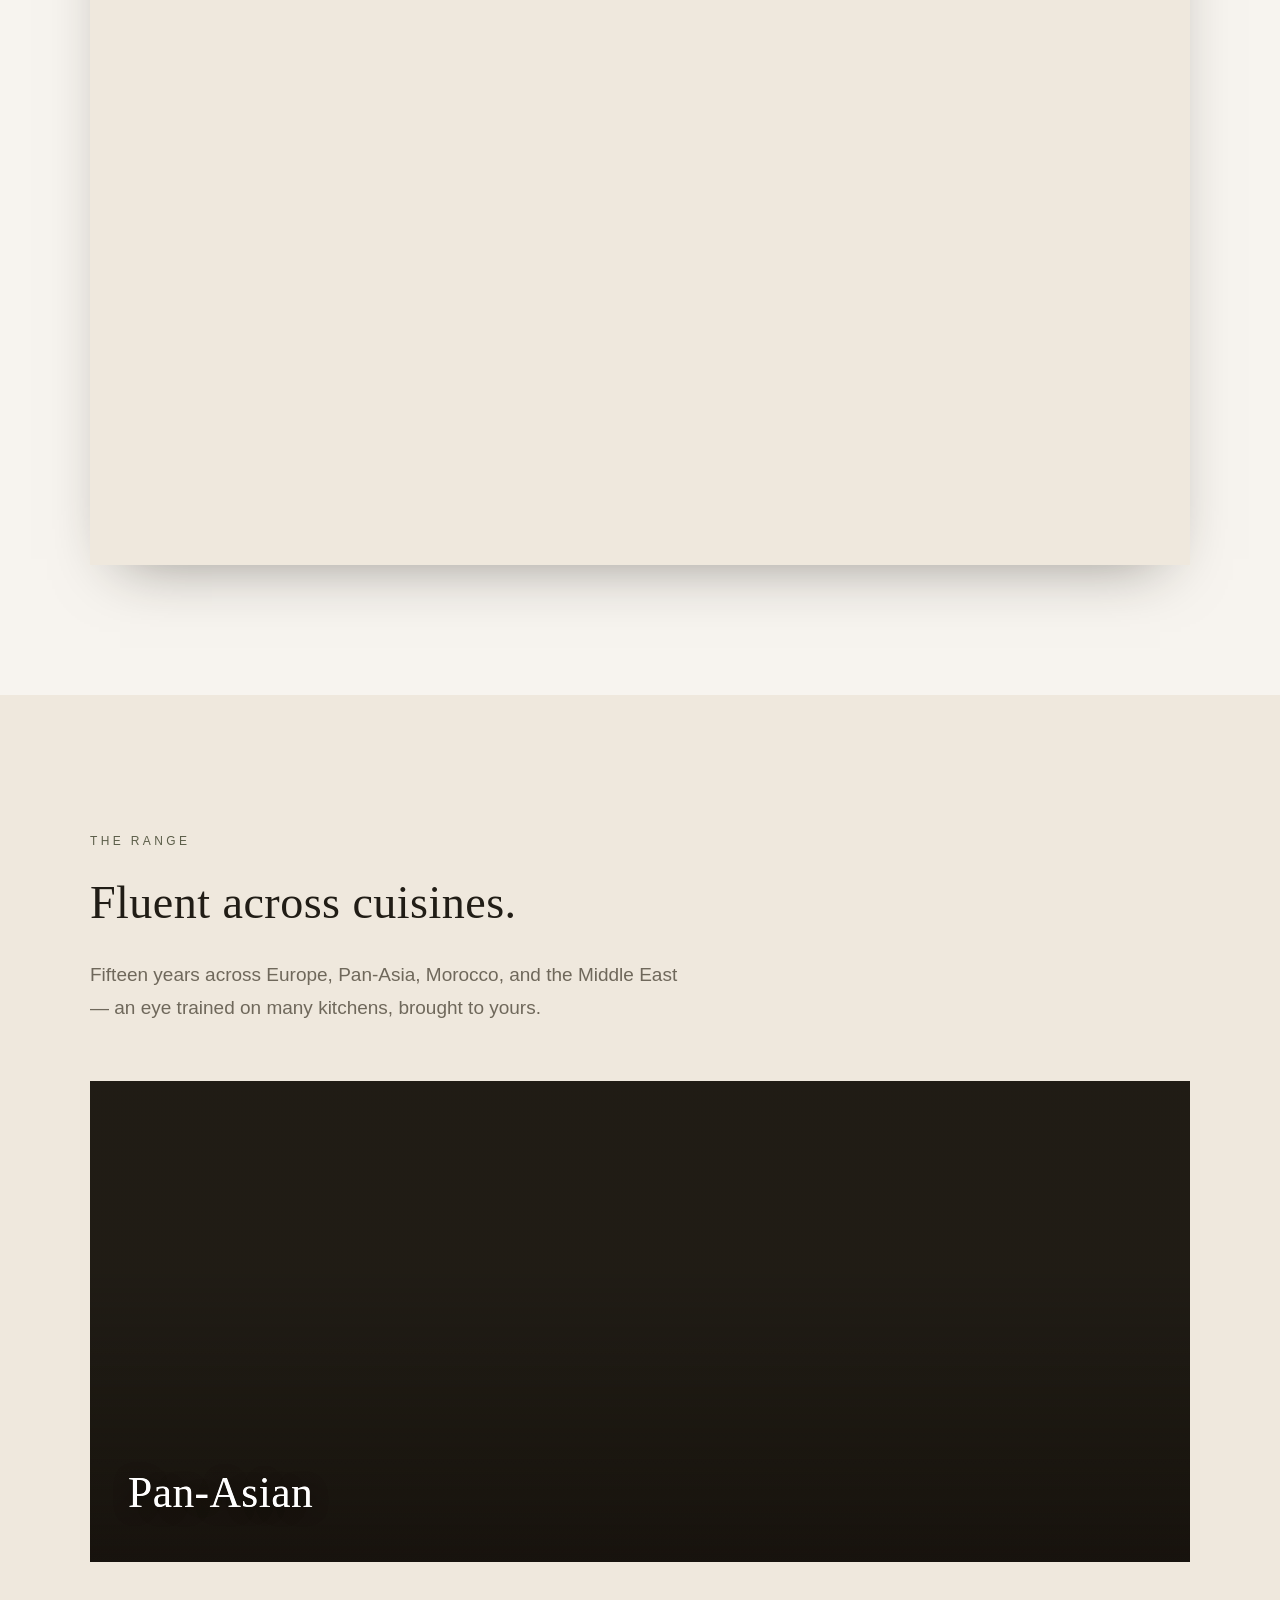
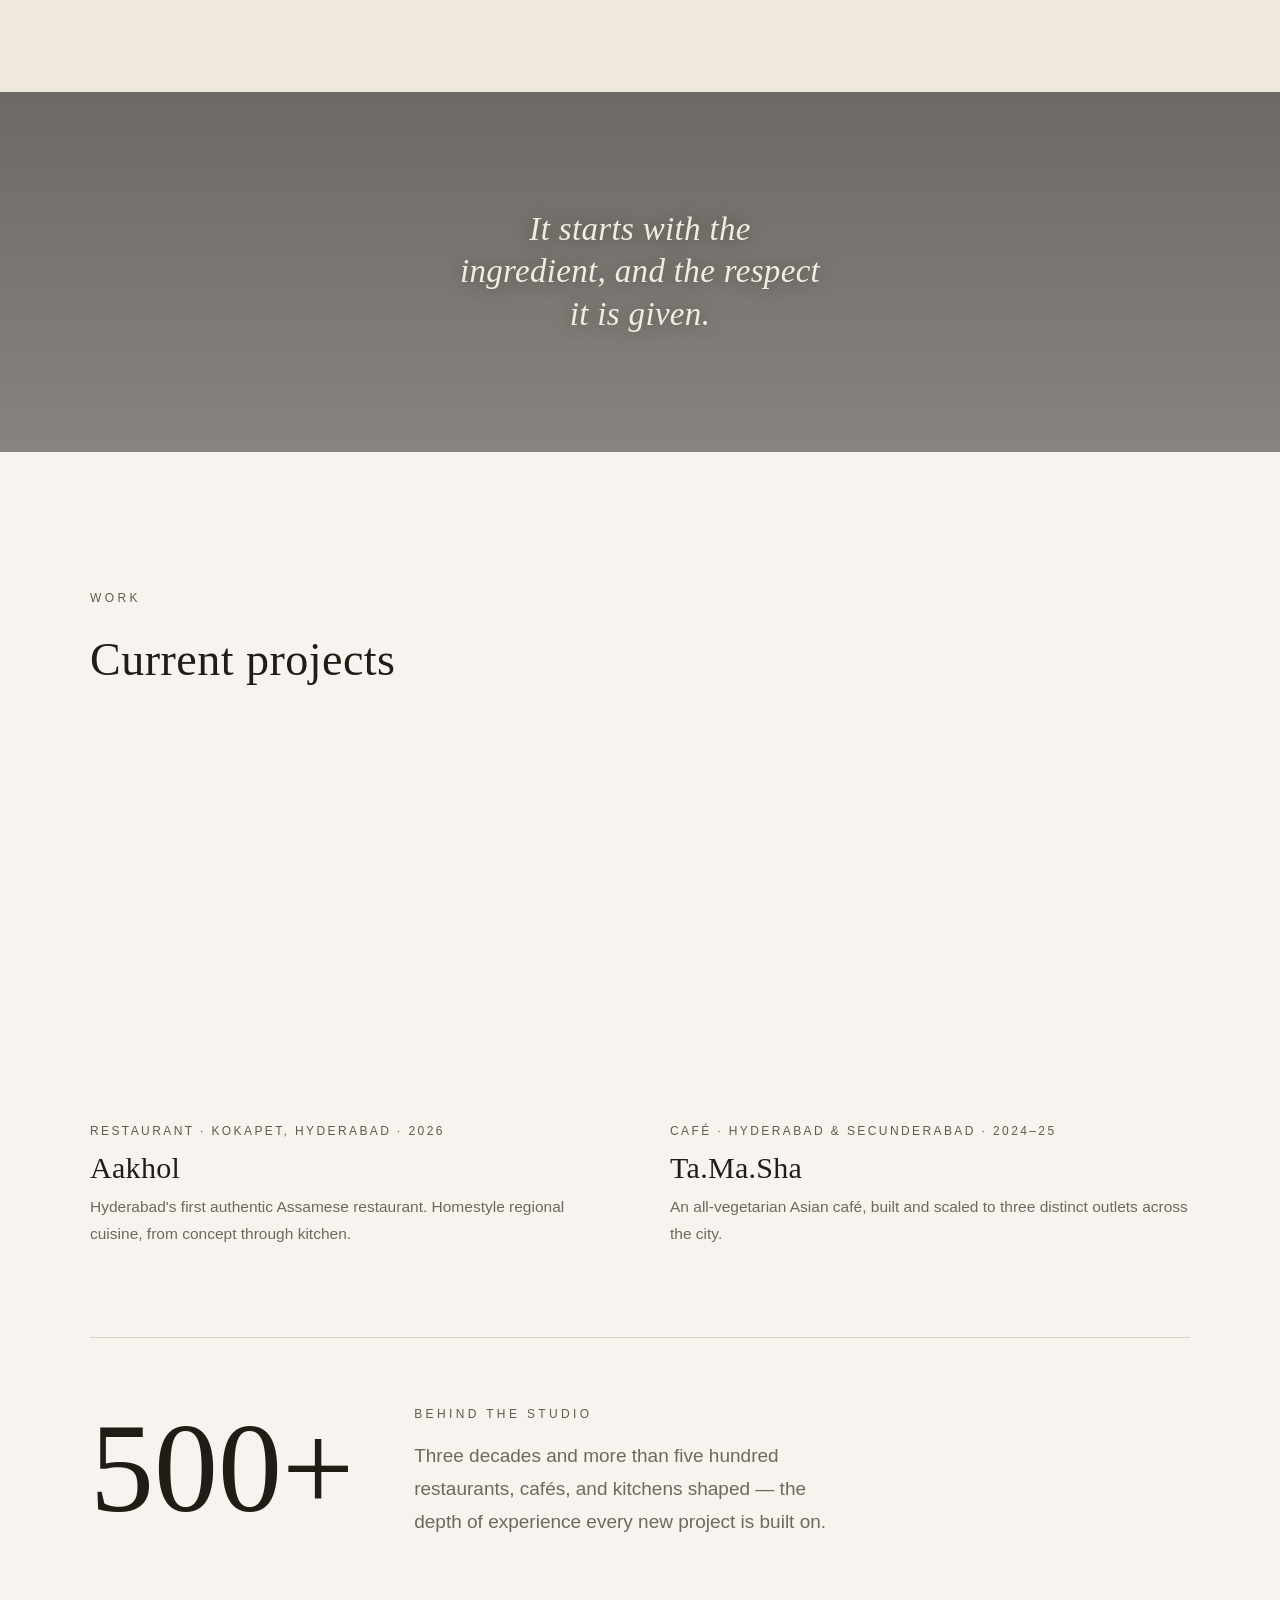
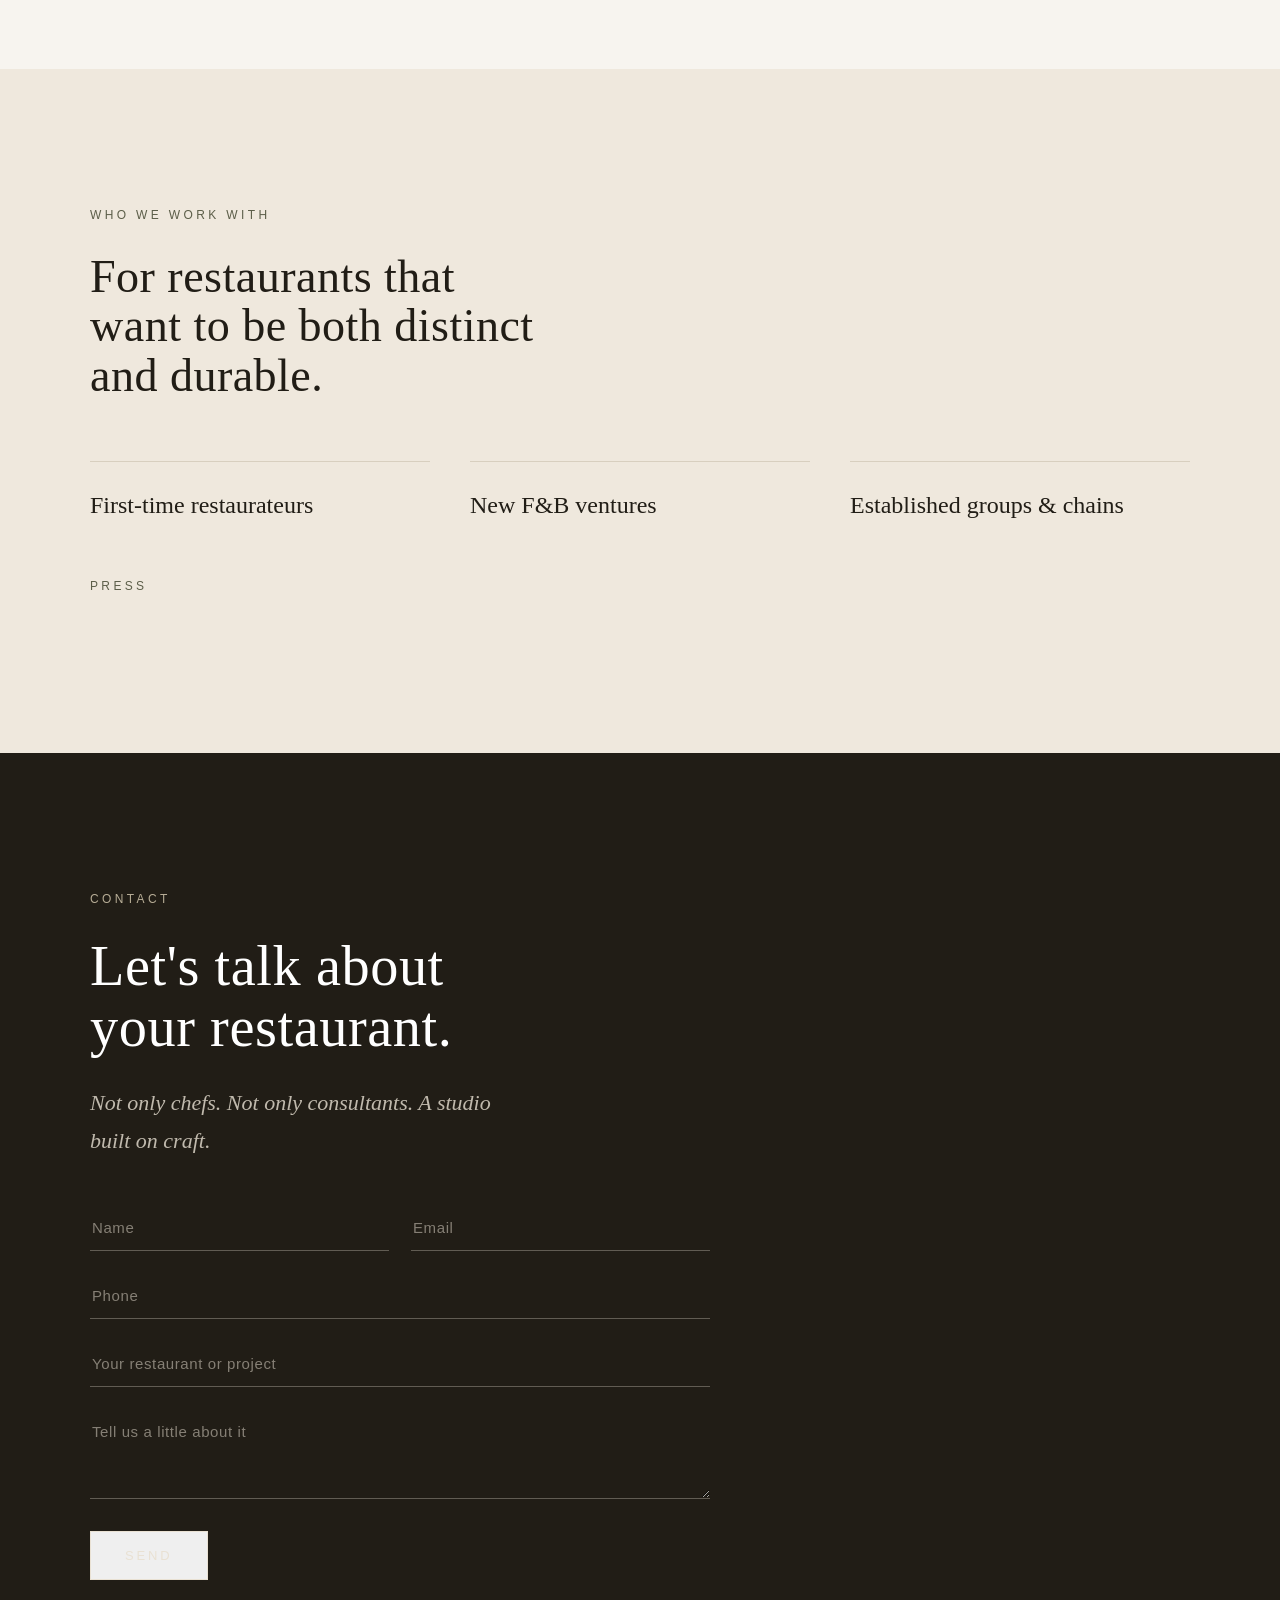
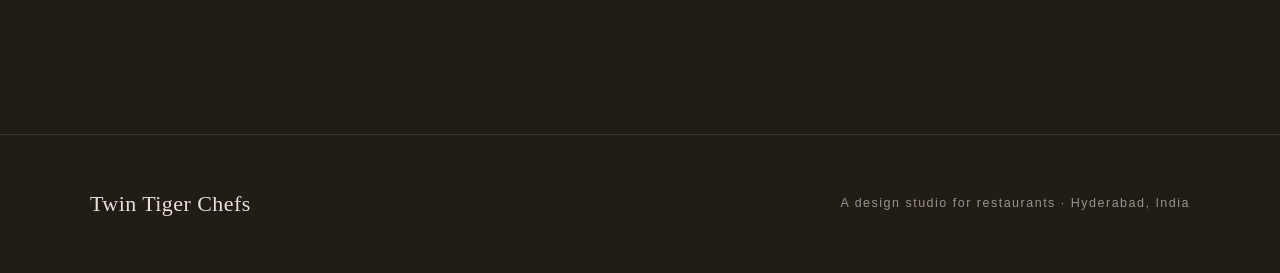
==== commit bd4ec2b3: "Merge What/How sections, gallery copy, press cleanup" ====
--- a/index.html
+++ b/index.html
@@ -120,20 +120,6 @@
 </section>
 
 <!-- ===== HOW WE WORK ===== -->
-<section id="how" style="background:var(--sand)">
-  <div class="wrap">
-    <div class="lead reveal"><span class="eyebrow">How We Work</span>
-      <h2>A single path, from idea to open doors.</h2>
-      <p>Concept, menu, and experience led by Tina. Kitchen, systems, and operations led by Solankky. One studio, start to finish.</p>
-    </div>
-    <div class="steps">
-      <div class="step reveal"><span class="n">01</span><h3>Concept &amp; menu</h3><p>The idea, the cuisine direction, and the food that will carry it — shaped by the artist.</p></div>
-      <div class="step reveal"><span class="n">02</span><h3>Kitchen &amp; systems</h3><p>The room, the equipment, and the operations designed around that food — built by the craftsman.</p></div>
-      <div class="step reveal"><span class="n">03</span><h3>Open &amp; run</h3><p>A restaurant that is distinct on the plate and dependable in the kitchen, night after night.</p></div>
-    </div>
-  </div>
-</section>
-
 
 <!-- ===== TEXTURE BREAK ===== -->
 <div class="texture" style="background-image:url('assets/texture/embers.jpg')">
@@ -144,7 +130,8 @@
 <section id="services">
   <div class="wrap">
     <div class="lead reveal"><span class="eyebrow">What We Do</span>
-      <h2>Four disciplines, one point of view.</h2>
+      <h2>A single path, from idea to open doors.</h2>
+      <p>Concept, menu, and experience led by Tina. Kitchen, systems, and operations led by Solankky. One studio, start to finish — four disciplines, one point of view.</p>
     </div>
     <div class="svc reveal">
       <div class="cell"><div class="lead-by">Led by the artist</div><h3>Concept</h3><p>We turn an idea into a restaurant identity: cuisine direction, menu philosophy, and positioning with a clear point of view.</p></div>
@@ -158,9 +145,9 @@
 <!-- ===== KITCHEN / GALLERY ===== -->
 <section id="gallery">
   <div class="wrap">
-    <div class="lead reveal"><span class="eyebrow">From the Kitchen</span>
-      <h2>Where the studio shows up on the plate.</h2>
-      <p>A look at Chef Tina's work — dishes plated, hands at the pass, and the detail that carries a menu.</p>
+    <div class="lead reveal"><span class="eyebrow">Gallery</span>
+      <h2>A closer look at the work.</h2>
+      <p>A curated mix of moments — the people behind the pass, the plates they send out, and the spaces built around them.</p>
     </div>
     <div class="gallery-show reveal" id="galleryShow">
       <div class="gslide on" style="background-image:url('assets/gallery/g4.jpg')"></div>
@@ -242,9 +229,6 @@
     </div>
     <div class="press reveal">
       <span class="eyebrow" style="width:100%">Press</span>
-      <span class="p">The Hindu</span>
-      <span class="p">Sakshi</span>
-      <span class="p">FridayWall</span>
     </div>
   </div>
 </section>
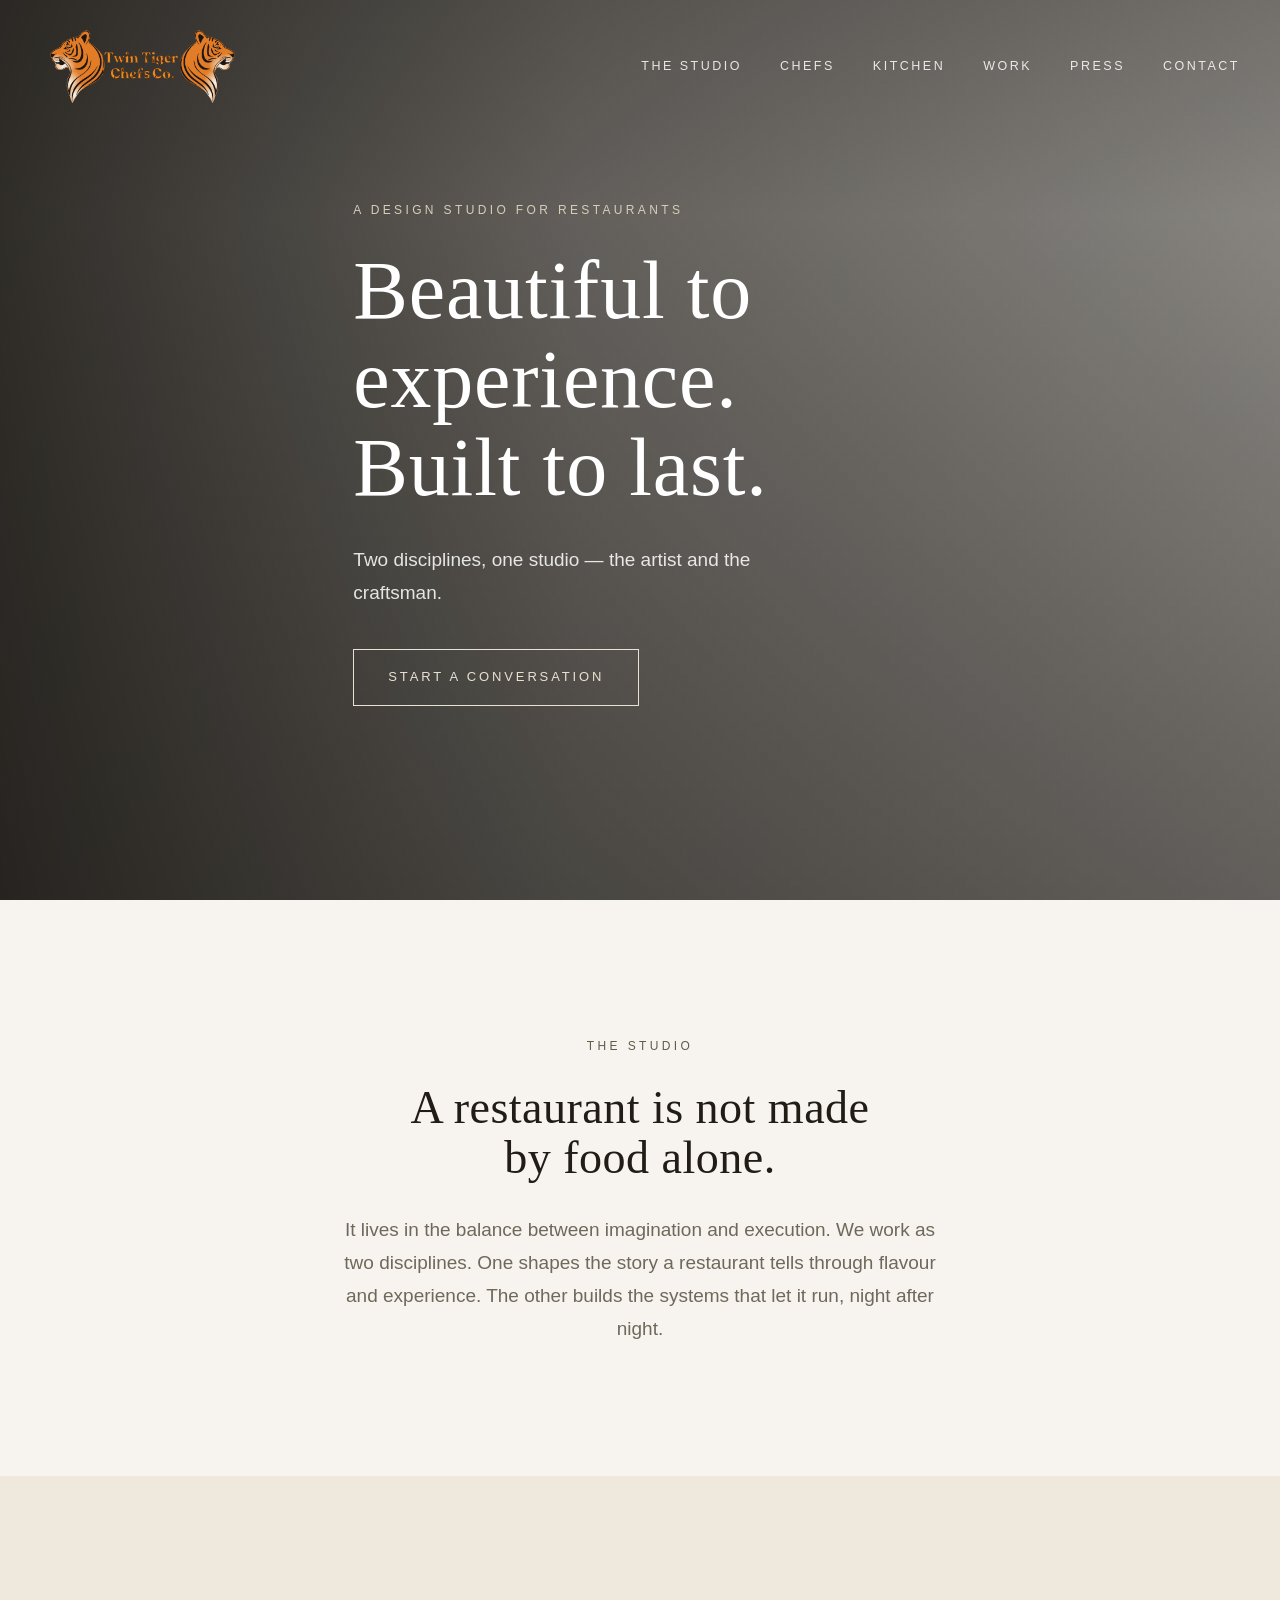
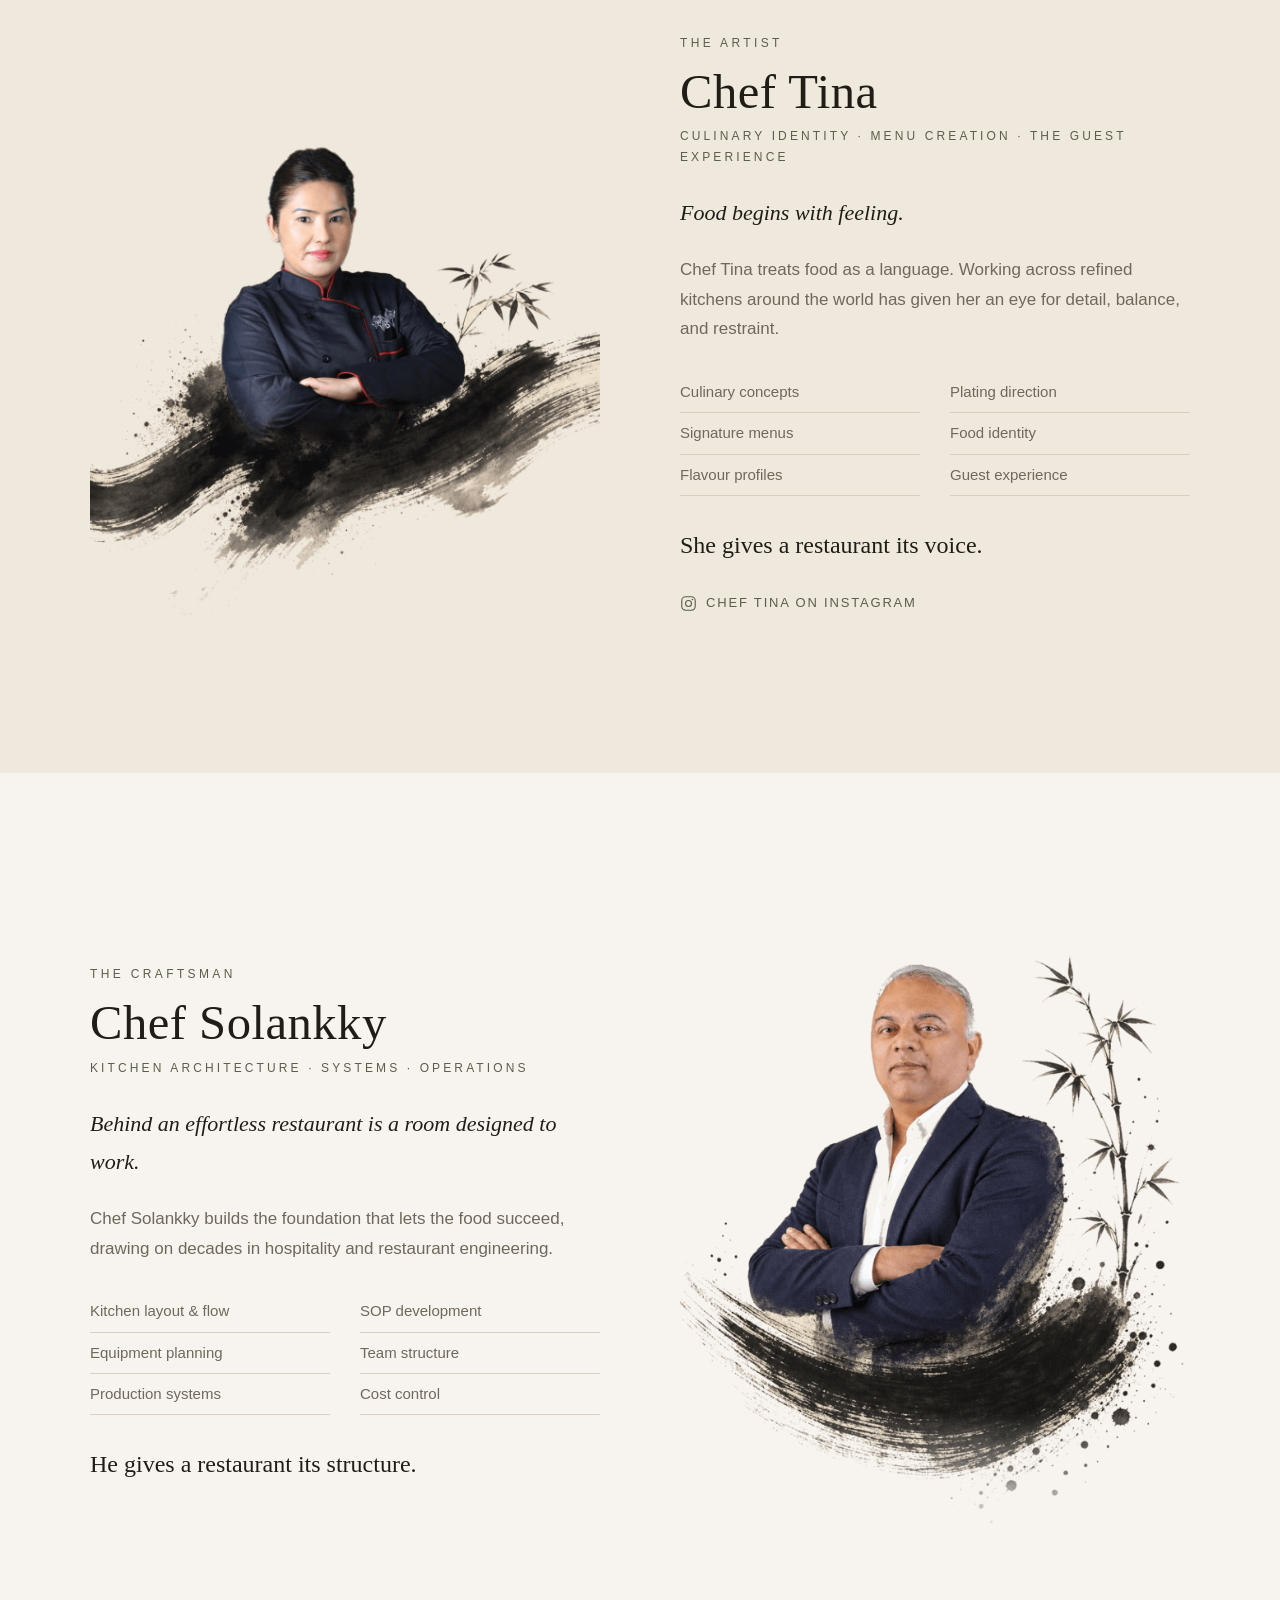
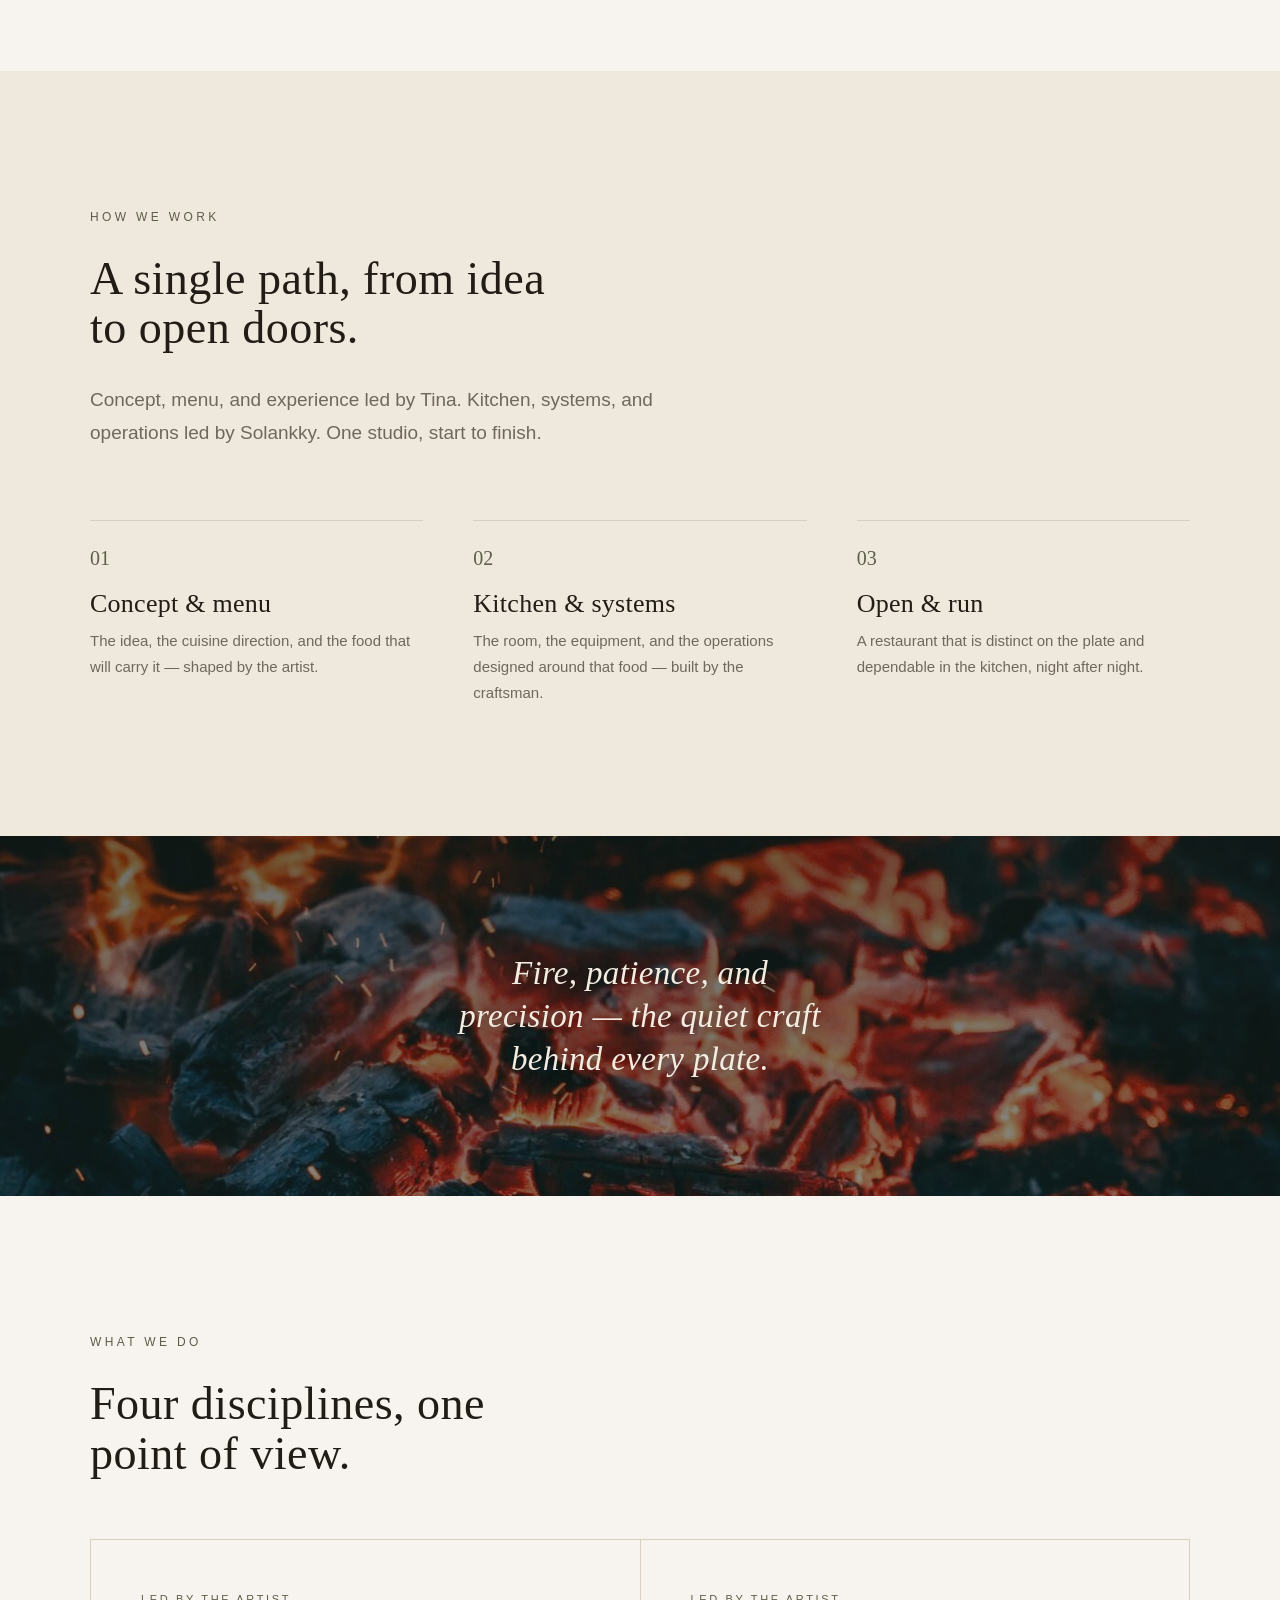
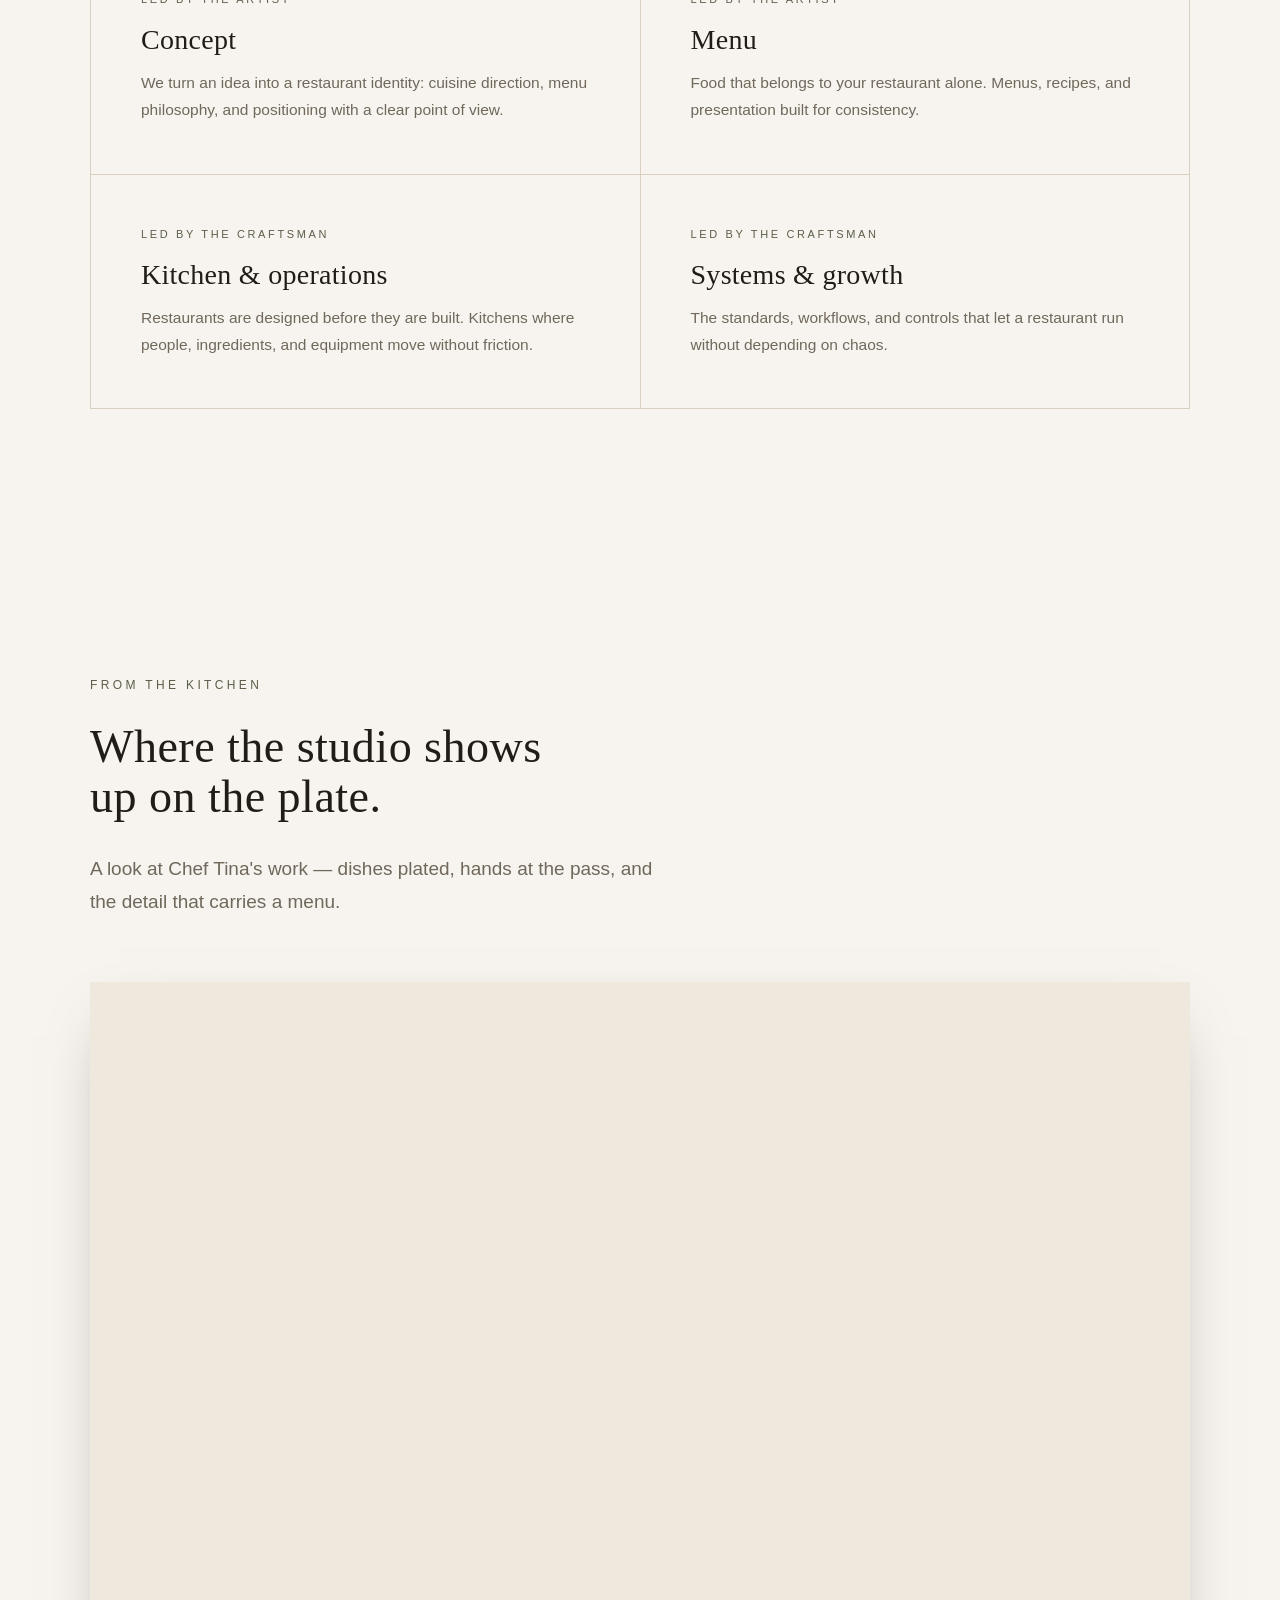
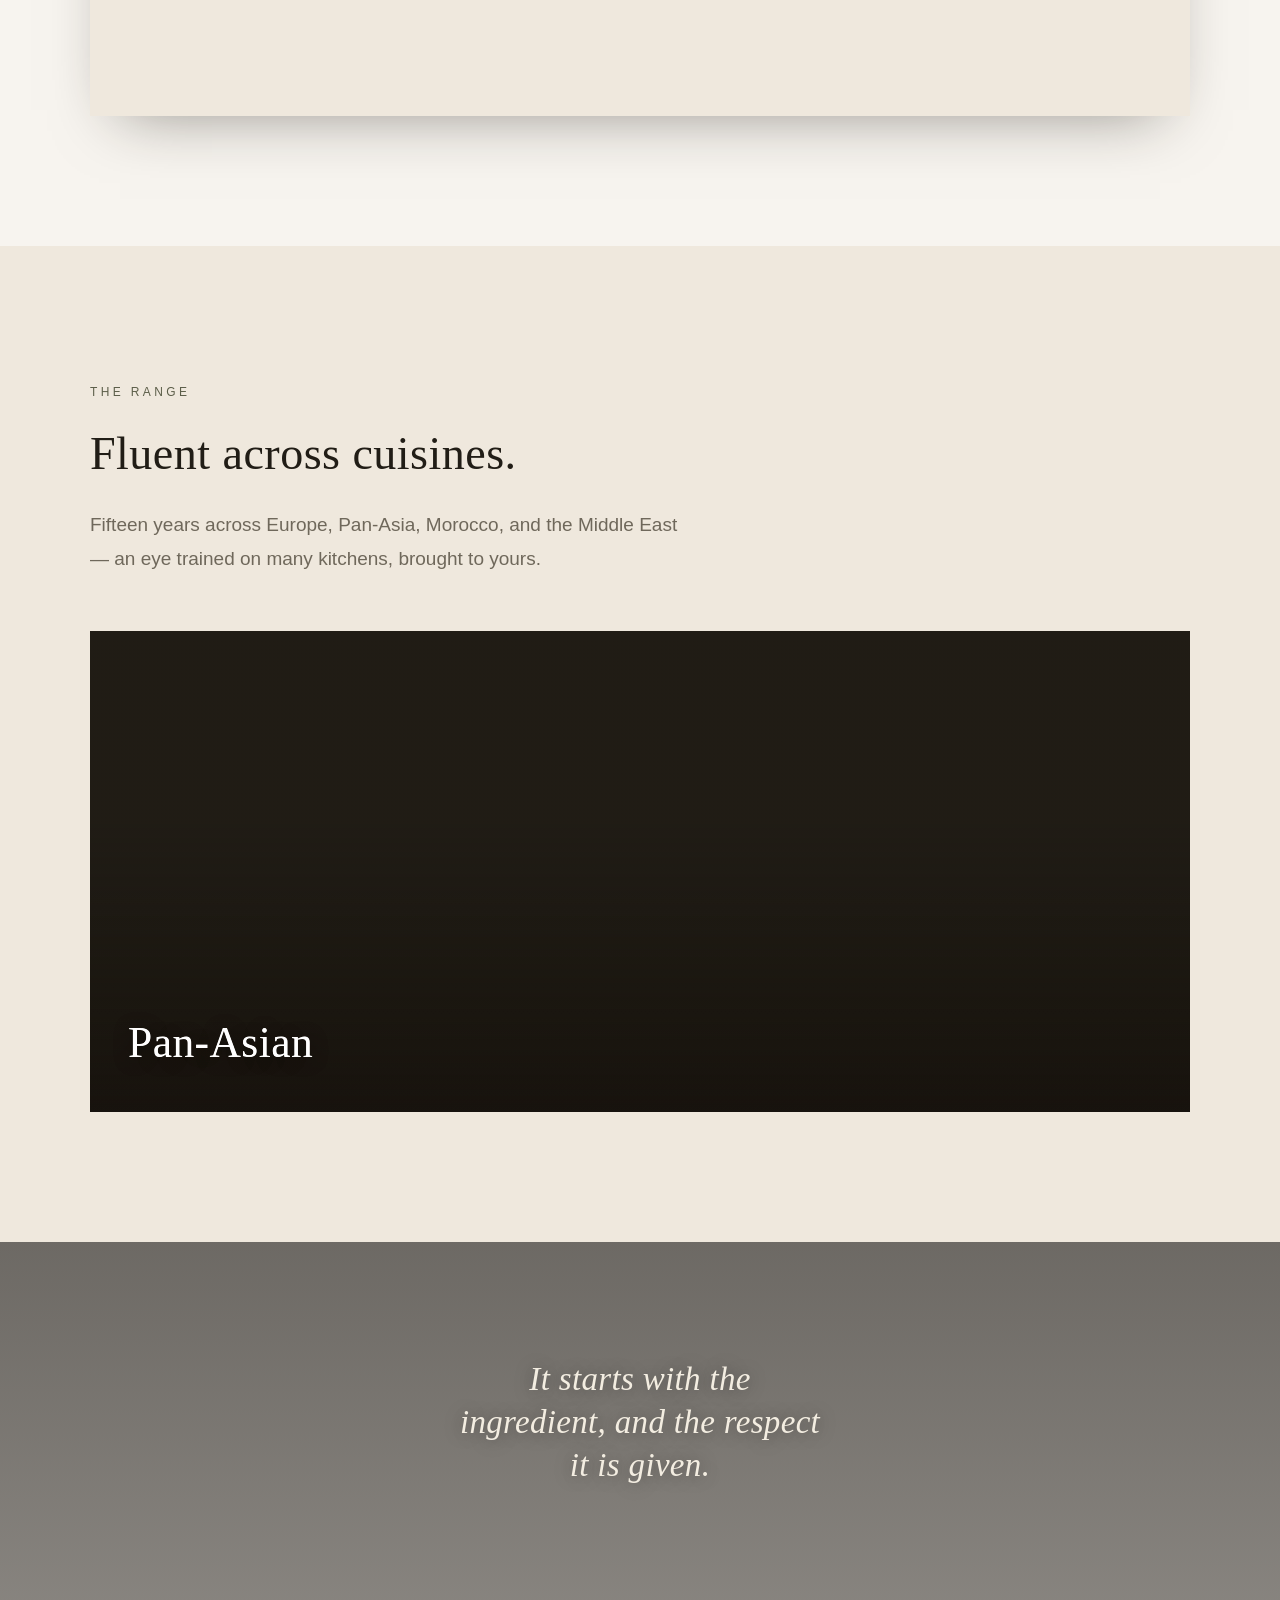
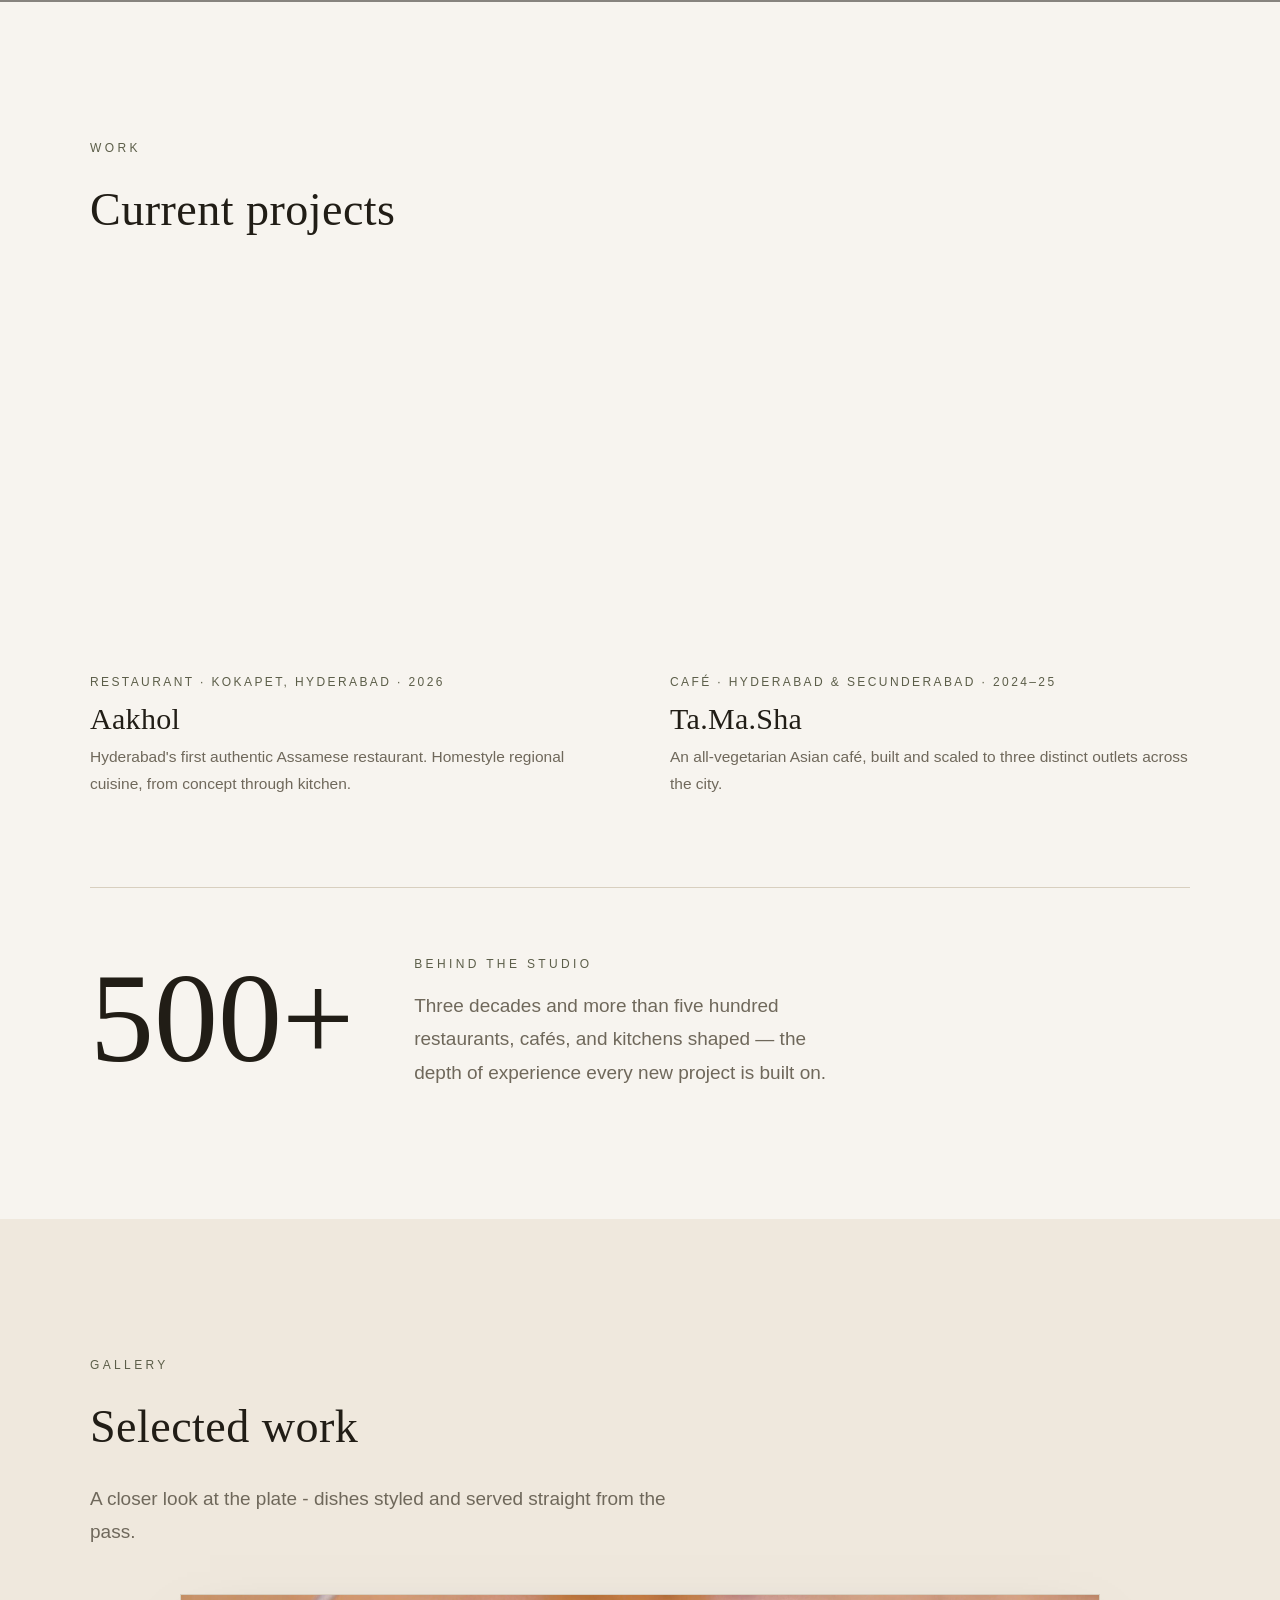
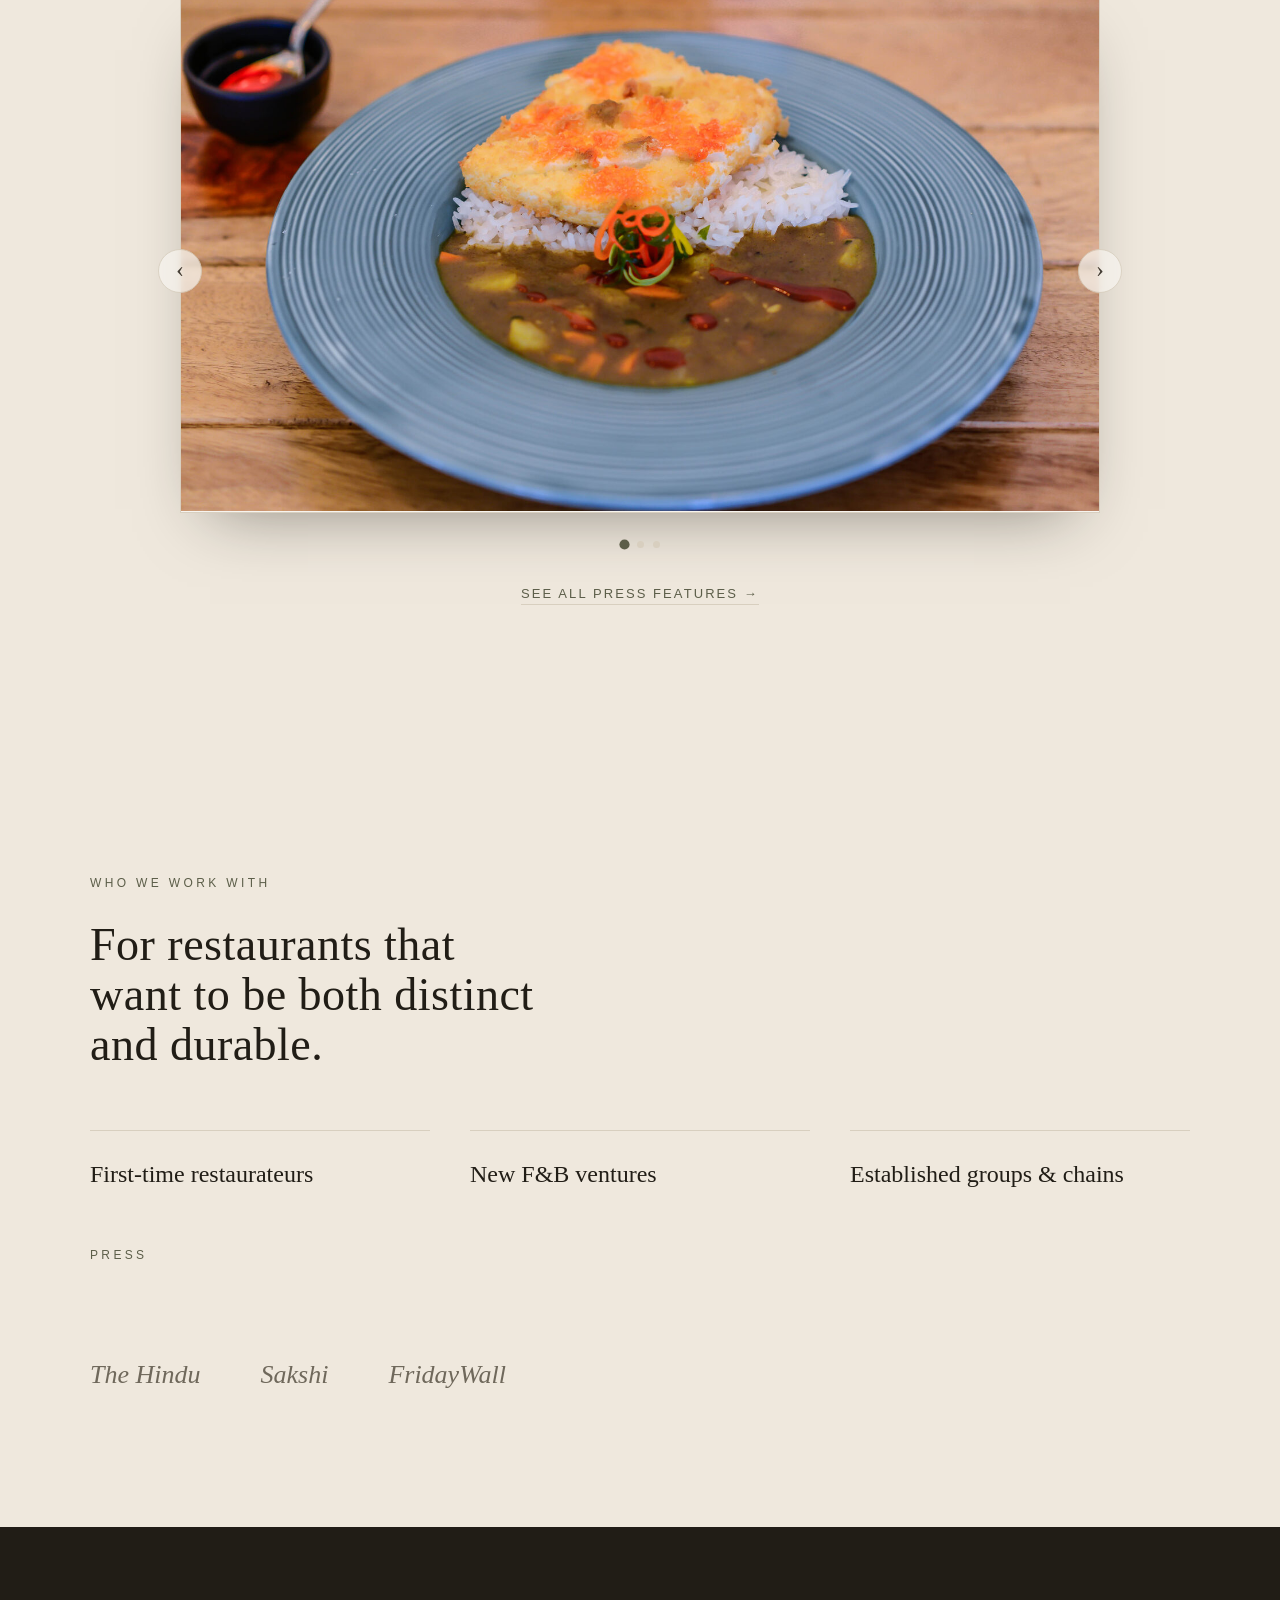
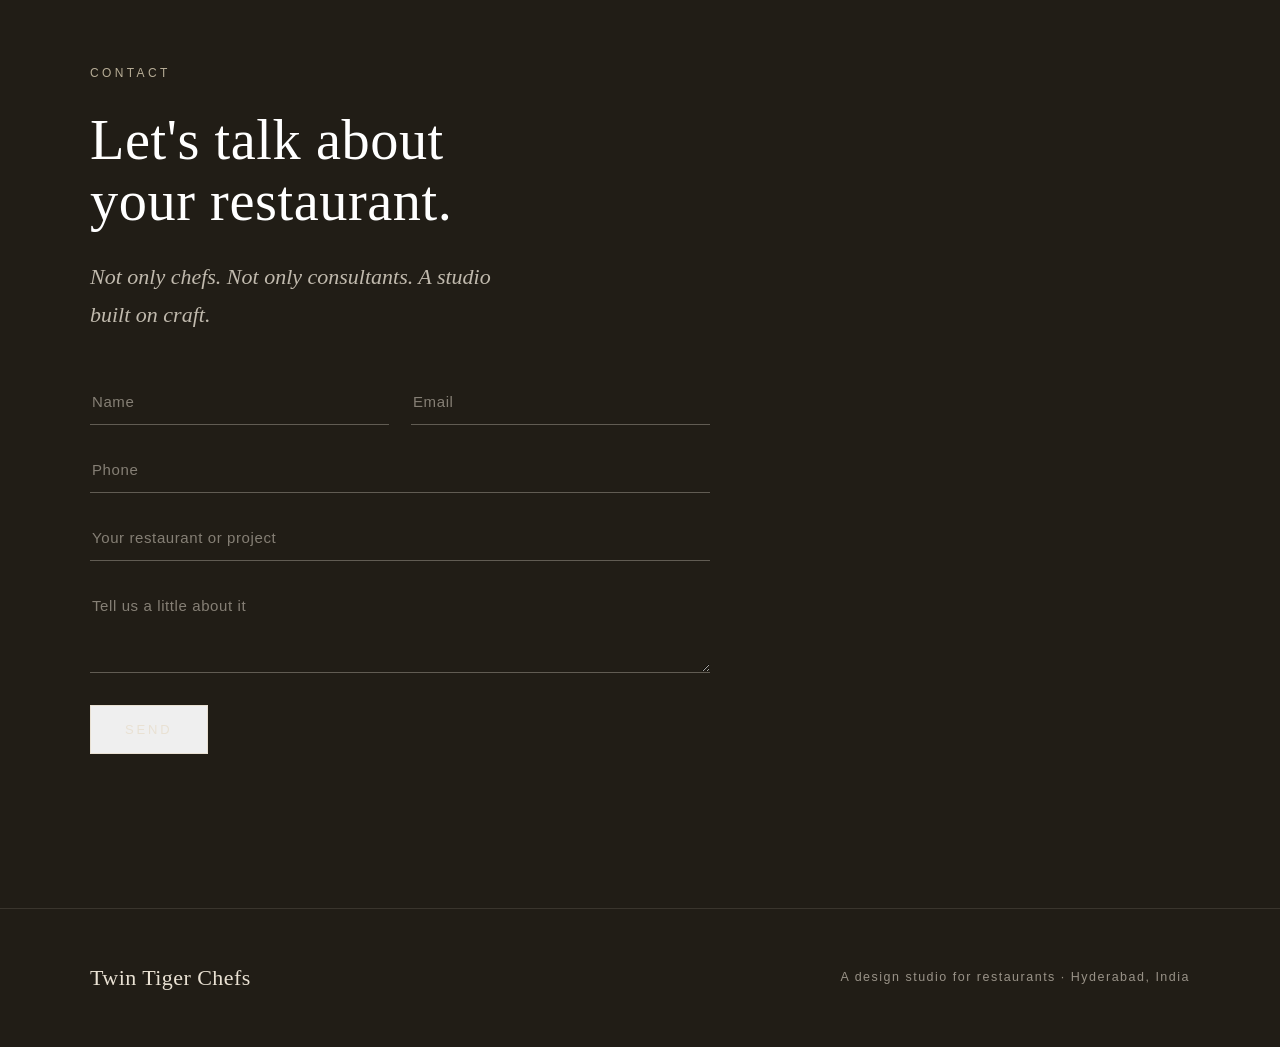
==== commit bf6ab96e: "Sync from production: update index/styles, add press page (keep Sunil form key)" ====
--- a/index.html
+++ b/index.html
@@ -12,14 +12,14 @@
 <meta property="og:site_name" content="Twin Tiger Chefs">
 <meta property="og:title" content="Twin Tiger Chefs — A design studio for restaurants">
 <meta property="og:description" content="Two disciplines, one studio — the artist and the craftsman. A design studio for restaurants.">
-<meta property="og:url" content="https://sgodithi.github.io/twintigerchef/">
-<meta property="og:image" content="https://sgodithi.github.io/twintigerchef/assets/social-card.jpg">
+<meta property="og:url" content="https://akss121275.github.io/twintigerchef/">
+<meta property="og:image" content="https://akss121275.github.io/twintigerchef/assets/social-card.jpg">
 <meta property="og:image:width" content="1200">
 <meta property="og:image:height" content="630">
 <meta name="twitter:card" content="summary_large_image">
 <meta name="twitter:title" content="Twin Tiger Chefs — A design studio for restaurants">
 <meta name="twitter:description" content="Two disciplines, one studio — the artist and the craftsman. A design studio for restaurants.">
-<meta name="twitter:image" content="https://sgodithi.github.io/twintigerchef/assets/social-card.jpg">
+<meta name="twitter:image" content="https://akss121275.github.io/twintigerchef/assets/social-card.jpg">
 <link rel="stylesheet" href="fonts.css">
 <link rel="stylesheet" href="styles.css">
 <script>document.documentElement.className='';if(location.search.indexOf('reveal')>-1)document.documentElement.classList.add('reveal-all');</script>
@@ -40,6 +40,7 @@
     </div>
     <a href="#gallery">Kitchen</a>
     <a href="#work">Work</a>
+    <a href="press.html">Press</a>
     <a href="#contact">Contact</a>
   </nav>
 </header>
@@ -47,8 +48,7 @@
 <!-- ===== HERO (carousel) ===== -->
 <section class="hero" id="top" style="padding:0">
   <div class="slides" id="heroSlides">
-    <div class="slide on" style="background-image:url('assets/hero/handshake.jpg')"></div>
-    <div class="slide" style="background-image:url('assets/hero/h1.jpg')"></div>
+    <div class="slide on" style="background-image:url('assets/hero/h1.jpg')"></div>
     <div class="slide" style="background-image:url('assets/hero/h2.jpg')"></div>
     <div class="slide" style="background-image:url('assets/hero/h3.jpg')"></div>
     <div class="slide" style="background-image:url('assets/hero/h4.jpg')"></div>
@@ -92,6 +92,10 @@
         <li>Guest experience</li>
       </ul>
       <p class="close">She gives a restaurant its voice.</p>
+      <a class="ig-link" href="https://www.instagram.com/restaurant_swot.team" target="_blank" rel="noopener" aria-label="Chef Tina on Instagram">
+        <svg viewBox="0 0 24 24" width="17" height="17" fill="none" stroke="currentColor" stroke-width="1.6" stroke-linecap="round" stroke-linejoin="round" aria-hidden="true"><rect x="2.5" y="2.5" width="19" height="19" rx="5.5"/><circle cx="12" cy="12" r="4.2"/><circle cx="17.6" cy="6.4" r="1.15" fill="currentColor" stroke="none"/></svg>
+        <span>Chef Tina on Instagram</span>
+      </a>
     </div>
   </div>
 </section>
@@ -120,6 +124,20 @@
 </section>
 
 <!-- ===== HOW WE WORK ===== -->
+<section id="how" style="background:var(--sand)">
+  <div class="wrap">
+    <div class="lead reveal"><span class="eyebrow">How We Work</span>
+      <h2>A single path, from idea to open doors.</h2>
+      <p>Concept, menu, and experience led by Tina. Kitchen, systems, and operations led by Solankky. One studio, start to finish.</p>
+    </div>
+    <div class="steps">
+      <div class="step reveal"><span class="n">01</span><h3>Concept &amp; menu</h3><p>The idea, the cuisine direction, and the food that will carry it — shaped by the artist.</p></div>
+      <div class="step reveal"><span class="n">02</span><h3>Kitchen &amp; systems</h3><p>The room, the equipment, and the operations designed around that food — built by the craftsman.</p></div>
+      <div class="step reveal"><span class="n">03</span><h3>Open &amp; run</h3><p>A restaurant that is distinct on the plate and dependable in the kitchen, night after night.</p></div>
+    </div>
+  </div>
+</section>
+
 
 <!-- ===== TEXTURE BREAK ===== -->
 <div class="texture" style="background-image:url('assets/texture/embers.jpg')">
@@ -130,8 +148,7 @@
 <section id="services">
   <div class="wrap">
     <div class="lead reveal"><span class="eyebrow">What We Do</span>
-      <h2>A single path, from idea to open doors.</h2>
-      <p>Concept, menu, and experience led by Tina. Kitchen, systems, and operations led by Solankky. One studio, start to finish — four disciplines, one point of view.</p>
+      <h2>Four disciplines, one point of view.</h2>
     </div>
     <div class="svc reveal">
       <div class="cell"><div class="lead-by">Led by the artist</div><h3>Concept</h3><p>We turn an idea into a restaurant identity: cuisine direction, menu philosophy, and positioning with a clear point of view.</p></div>
@@ -145,9 +162,9 @@
 <!-- ===== KITCHEN / GALLERY ===== -->
 <section id="gallery">
   <div class="wrap">
-    <div class="lead reveal"><span class="eyebrow">Gallery</span>
-      <h2>A closer look at the work.</h2>
-      <p>A curated mix of moments — the people behind the pass, the plates they send out, and the spaces built around them.</p>
+    <div class="lead reveal"><span class="eyebrow">From the Kitchen</span>
+      <h2>Where the studio shows up on the plate.</h2>
+      <p>A look at Chef Tina's work — dishes plated, hands at the pass, and the detail that carries a menu.</p>
     </div>
     <div class="gallery-show reveal" id="galleryShow">
       <div class="gslide on" style="background-image:url('assets/gallery/g4.jpg')"></div>
@@ -216,6 +233,30 @@
   </div>
 </section>
 
+
+<!-- ===== SELECTED WORK / GALLERY (sliding carousel) ===== -->
+<section id="workgallery" style="background:var(--sand)">
+  <div class="wrap">
+    <div class="lead reveal"><span class="eyebrow">Gallery</span>
+      <h2>Selected work</h2>
+      <p>A closer look at the plate - dishes styled and served straight from the pass.</p>
+    </div>
+    <div class="wgal reveal" id="wgal">
+      <div class="wgal-viewport">
+        <div class="wgal-track" id="wgalTrack">
+          <div class="wgal-slide"><img src="assets/work/work-01.jpg" alt="Plated dish from the pass" loading="lazy"></div>
+          <div class="wgal-slide"><img src="assets/work/work-02.jpg" alt="Plated dish from the pass" loading="lazy"></div>
+          <div class="wgal-slide"><img src="assets/work/work-17.jpg" alt="Plated dish from the pass" loading="lazy"></div>
+        </div>
+      </div>
+      <button class="wgal-arrow prev" id="wgalPrev" type="button" aria-label="Previous slide">&#8249;</button>
+      <button class="wgal-arrow next" id="wgalNext" type="button" aria-label="Next slide">&#8250;</button>
+      <div class="wgal-dots" id="wgalDots" aria-hidden="true"></div>
+    </div>
+    <p class="wgal-more"><a href="press.html">See all press features &#8594;</a></p>
+  </div>
+</section>
+
 <!-- ===== WHO WE WORK WITH ===== -->
 <section id="who" style="background:var(--sand)">
   <div class="wrap">
@@ -229,6 +270,9 @@
     </div>
     <div class="press reveal">
       <span class="eyebrow" style="width:100%">Press</span>
+      <span class="p">The Hindu</span>
+      <span class="p">Sakshi</span>
+      <span class="p">FridayWall</span>
     </div>
   </div>
 </section>
@@ -296,6 +340,43 @@
 initCarousel('#heroSlides .slide','slide',6000);
 initCarousel('#cuisineShow .cslide','cslide',4500);
 initCarousel('#galleryShow .gslide','gslide',5000);
+
+// Selected-work sliding carousel — auto-advance, arrows, dots, swipe
+(function(){
+  var track=document.getElementById('wgalTrack');
+  if(!track) return;
+  var slides=Array.prototype.slice.call(track.children);
+  var n=slides.length; if(n<1) return;
+  var dotsWrap=document.getElementById('wgalDots');
+  var i=0, timer=null, INT=4500;
+  var dots=slides.map(function(s,j){
+    var b=document.createElement('button');
+    b.type='button'; b.setAttribute('aria-label','Go to slide '+(j+1));
+    b.addEventListener('click',function(){go(j);reset();});
+    dotsWrap.appendChild(b); return b;
+  });
+  function render(){
+    track.style.transform='translateX('+(-i*100)+'%)';
+    dots.forEach(function(d,j){d.classList.toggle('on',j===i);});
+  }
+  function go(j){i=(j+n)%n;render();}
+  function next(){go(i+1);} function prev(){go(i-1);}
+  function start(){ if(n>1) timer=setInterval(next,INT); }
+  function reset(){clearInterval(timer);start();}
+  var nx=document.getElementById('wgalNext'), pv=document.getElementById('wgalPrev');
+  if(nx) nx.addEventListener('click',function(){next();reset();});
+  if(pv) pv.addEventListener('click',function(){prev();reset();});
+  var x0=null;
+  track.addEventListener('touchstart',function(e){x0=e.touches[0].clientX;},{passive:true});
+  track.addEventListener('touchend',function(e){
+    if(x0===null)return; var dx=e.changedTouches[0].clientX-x0;
+    if(Math.abs(dx)>40){ if(dx<0) next(); else prev(); reset(); } x0=null;
+  },{passive:true});
+  var wg=document.getElementById('wgal');
+  if(wg){ wg.addEventListener('mouseenter',function(){clearInterval(timer);});
+          wg.addEventListener('mouseleave',function(){reset();}); }
+  render(); start();
+})();
 
 // Reveal on scroll (skipped when ?reveal is present, e.g. for full-page capture)
 if(!document.documentElement.classList.contains('reveal-all')){
@@ -347,3 +428,7 @@
 </html>
 
 
+
+
+
+
--- a/styles.css
+++ b/styles.css
@@ -1,5 +1,5 @@
 /* ============================================================
-   Twin Tiger Studio - static site styles
+   Twin Tiger Studio — static site styles
    Palette, type, and spacing are defined once in :root below.
    Change brand name in index.html (BRAND const, one place).
    ============================================================ */
@@ -299,47 +299,58 @@
   font-size:12px;letter-spacing:.18em;text-transform:uppercase;white-space:nowrap;
 }
 .navdrop-menu a:hover{opacity:1;background:var(--sand)}
-
-
-
-
-
-
-
-/* ===== Chef sections: painted editorial composition (reference redesign) ===== */
-#tina,#solanky{position:relative;overflow:hidden;
-  background:linear-gradient(180deg,#efe4cf 0%,#e9ddc4 100%) !important}
-/* recompose to centered editorial */
-#tina .wrap,#solanky .wrap{position:relative;z-index:1}
-#tina::after,#solanky::after{content:'';position:absolute;inset:0;z-index:0;pointer-events:none;background:url("data:image/svg+xml,%3Csvg%20xmlns%3D%27http%3A%2F%2Fwww.w3.org%2F2000%2Fsvg%27%20viewBox%3D%270%200%20120%20120%27%3E%3Cfilter%20id%3D%27n%27%3E%3CfeTurbulence%20type%3D%27fractalNoise%27%20baseFrequency%3D%270.9%27%20numOctaves%3D%272%27%20stitchTiles%3D%27stitch%27%20result%3D%27t%27%2F%3E%3CfeColorMatrix%20in%3D%27t%27%20type%3D%27saturate%27%20values%3D%270%27%2F%3E%3C%2Ffilter%3E%3Crect%20width%3D%27120%27%20height%3D%27120%27%20filter%3D%27url%28%23n%29%27%2F%3E%3C%2Fsvg%3E") repeat;background-size:150px 150px;opacity:.34;mix-blend-mode:multiply}
-#tina .split,#solanky .split{display:block;max-width:720px;margin:0 auto;text-align:center;gap:0}
-#tina .media,#solanky .media{position:relative;overflow:visible;max-width:440px;margin:0 auto 10px;z-index:1}
-#tina .split .media .ph,#solanky .split .media .ph{aspect-ratio:4/5;width:100%;overflow:visible;background-color:transparent}
-/* soft grounding shadow so the figure sits on the parchment, not floating */
-#tina .media::after,#solanky .media::after{content:'';position:absolute;z-index:2;pointer-events:none;
-  left:50%;bottom:8px;transform:translateX(-50%);
-  width:50%;height:40px;background:rgba(0,0,0,.36);filter:blur(22px);border-radius:50%}
-/* portrait: essentially untouched - only the very bottom softened so the hard PNG edge doesn't catch */
-#tina .ph.photo,#solanky .ph.photo{position:relative;z-index:1;background-color:transparent;background-size:contain !important;background-position:center bottom;background-repeat:no-repeat;
-  -webkit-mask-image:linear-gradient(to bottom,#000 82%,rgba(0,0,0,.72) 90%,rgba(0,0,0,.32) 96%,transparent 100%);
-  mask-image:linear-gradient(to bottom,#000 82%,rgba(0,0,0,.72) 90%,rgba(0,0,0,.32) 96%,transparent 100%);
-  -webkit-mask-size:100% 100%;mask-size:100% 100%;-webkit-mask-repeat:no-repeat;mask-repeat:no-repeat;-webkit-mask-position:center bottom;mask-position:center bottom}
-#solanky .ph.photo{transform:scaleX(-1)}
-/* centered text column */
-#tina .txt,#solanky .txt{position:relative;z-index:2;text-align:center;max-width:640px;margin:0 auto}
-#tina .eyebrow,#solanky .eyebrow{display:block;margin:0 auto}
-#tina .eyebrow::after,#solanky .eyebrow::after{content:'';display:block;width:48px;height:1px;background:var(--accent);opacity:.5;margin:14px auto 20px}
-#tina .split h2,#solanky .split h2{font-size:clamp(40px,5vw,60px);margin-bottom:14px}
-#tina .split .role,#solanky .split .role{margin:0 auto 4px;max-width:46ch;line-height:1.9}
-#tina .split .kicker,#solanky .split .kicker{margin-top:22px}
-#tina .split .kicker::before,#solanky .split .kicker::before{content:'';display:block;width:210px;height:16px;margin:2px auto 22px;
-  background:url("data:image/svg+xml,%3Csvg%20xmlns%3D%27http%3A%2F%2Fwww.w3.org%2F2000%2Fsvg%27%20viewBox%3D%270%200%20220%2016%27%3E%3Cg%20stroke%3D%27%238a7b52%27%20stroke-width%3D%271%27%20opacity%3D%270.55%27%3E%3Cline%20x1%3D%2714%27%20y1%3D%278%27%20x2%3D%2792%27%20y2%3D%278%27%2F%3E%3Cline%20x1%3D%27128%27%20y1%3D%278%27%20x2%3D%27206%27%20y2%3D%278%27%2F%3E%3C%2Fg%3E%3Cg%20fill%3D%27%238a7b52%27%20opacity%3D%270.8%27%3E%3Cpath%20d%3D%27M110%2C1.5%20L116%2C8%20L110%2C14.5%20L104%2C8%20Z%27%2F%3E%3Cpath%20d%3D%27M97%2C8%20L101%2C5%20L101%2C11%20Z%27%2F%3E%3Cpath%20d%3D%27M123%2C8%20L119%2C5%20L119%2C11%20Z%27%2F%3E%3C%2Fg%3E%3C%2Fsvg%3E") center/contain no-repeat}
-#tina .split p:not(.kicker):not(.close),#solanky .split p:not(.kicker):not(.close){max-width:52ch;margin-left:auto;margin-right:auto}
-#tina .split ul,#solanky .split ul{columns:2;column-gap:44px;max-width:460px;margin:34px auto;text-align:left}
-#tina .split .close,#solanky .split .close{margin-top:26px}
-@media(max-width:720px){
-  #tina .split ul,#solanky .split ul{columns:1;max-width:260px}
-  #tina .media,#solanky .media{max-width:88%}
-}
-
-
+/* ===== Selected-work sliding carousel ===== */
+#workgallery .lead{margin-bottom:46px}
+.wgal{position:relative;max-width:920px;margin:0 auto}
+.wgal-viewport{overflow:hidden;border:1px solid var(--line);
+  box-shadow:0 26px 64px -30px rgba(33,29,22,.5);background:var(--bone)}
+.wgal-track{display:flex;transition:transform .8s cubic-bezier(.65,0,.35,1);will-change:transform}
+.wgal-slide{flex:0 0 100%;aspect-ratio:16/9;background:var(--sand)}
+.wgal-slide img{width:100%;height:100%;object-fit:cover;display:block}
+.wgal-arrow{position:absolute;top:50%;transform:translateY(-50%);z-index:3;
+  width:44px;height:44px;border-radius:50%;border:1px solid var(--line);
+  background:rgba(247,244,239,.9);color:var(--ink);font-family:var(--serif);font-size:24px;line-height:1;
+  cursor:pointer;display:flex;align-items:center;justify-content:center;padding-bottom:3px;
+  -webkit-backdrop-filter:blur(3px);backdrop-filter:blur(3px);opacity:.82;
+  transition:background .35s ease,color .35s ease,opacity .35s ease,border-color .35s ease}
+.wgal:hover .wgal-arrow{opacity:1}
+.wgal-arrow:hover{background:var(--ink);color:var(--bone);border-color:var(--ink)}
+.wgal-arrow.prev{left:-22px}
+.wgal-arrow.next{right:-22px}
+.wgal-dots{display:flex;flex-wrap:wrap;gap:9px;justify-content:center;margin-top:28px}
+.wgal-dots button{width:7px;height:7px;border-radius:50%;border:0;padding:0;cursor:pointer;
+  background:var(--line);transition:background .35s ease,transform .35s ease}
+.wgal-dots button:hover{background:var(--muted)}
+.wgal-dots button.on{background:var(--accent);transform:scale(1.45)}
+@media(max-width:980px){.wgal{max-width:100%}.wgal-arrow.prev{left:12px}.wgal-arrow.next{right:12px}}
+@media(max-width:640px){.wgal-arrow{width:38px;height:38px;font-size:20px}.wgal-arrow.prev{left:8px}.wgal-arrow.next{right:8px}}
+
+/* ===== Press page ===== */
+.press-page{padding-top:150px}
+.press-page .lead{margin-bottom:50px}
+.press-grid{column-count:2;column-gap:26px}
+@media(max-width:760px){.press-grid{column-count:1}.press-page{padding-top:120px}}
+.press-item{display:block;break-inside:avoid;margin:0 0 26px;background:var(--bone);
+  border:1px solid var(--line);box-shadow:0 18px 44px -26px rgba(33,29,22,.4);
+  overflow:hidden;text-decoration:none;
+  transition:box-shadow .35s ease,transform .35s ease}
+.press-item:hover{box-shadow:0 26px 60px -24px rgba(33,29,22,.55);transform:translateY(-3px)}
+.press-item img{display:block;width:100%;height:auto}
+.press-cap{padding:15px 18px 18px;font-family:var(--sans);font-size:12px;line-height:1.5;
+  color:var(--muted);letter-spacing:.16em;text-transform:uppercase}
+.press-cap strong{display:block;margin-bottom:6px;color:var(--ink);font-weight:600;
+  font-family:var(--serif);font-size:18px;line-height:1.3;letter-spacing:.01em;text-transform:none}
+
+/* See all press link under homepage carousel */
+.wgal-more{text-align:center;margin-top:30px}
+.wgal-more a{font-family:var(--sans);font-size:13px;letter-spacing:.16em;text-transform:uppercase;
+  color:var(--accent);text-decoration:none;border-bottom:1px solid var(--line);padding-bottom:3px;
+  transition:color .3s ease,border-color .3s ease}
+.wgal-more a:hover{color:var(--ink);border-color:var(--ink)}
+
+/* ===== Chef Instagram link ===== */
+.ig-link{display:inline-flex;align-items:center;gap:9px;margin-top:26px;
+  font-family:var(--sans);font-size:13px;letter-spacing:.14em;text-transform:uppercase;
+  color:var(--accent);text-decoration:none;transition:color .3s ease}
+.ig-link:hover{color:var(--ink)}
+.ig-link svg{flex:none;display:block}
